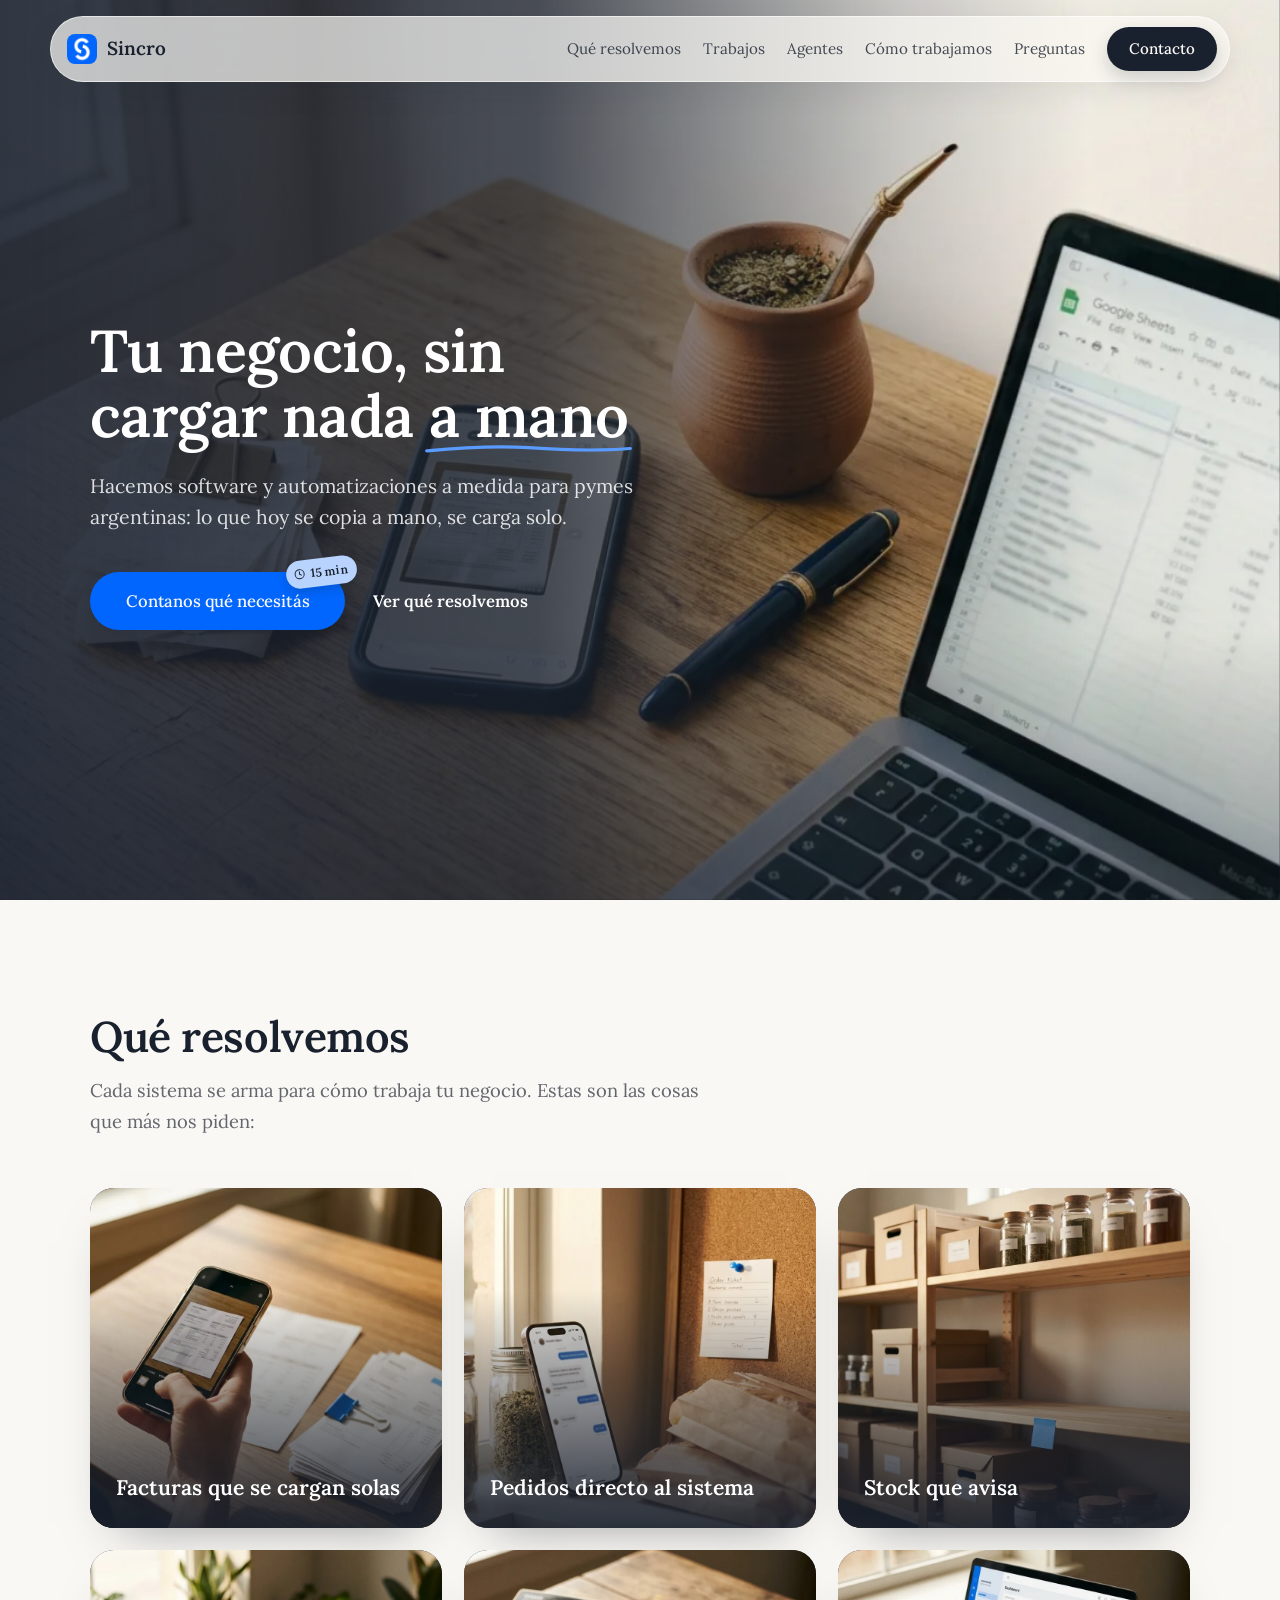
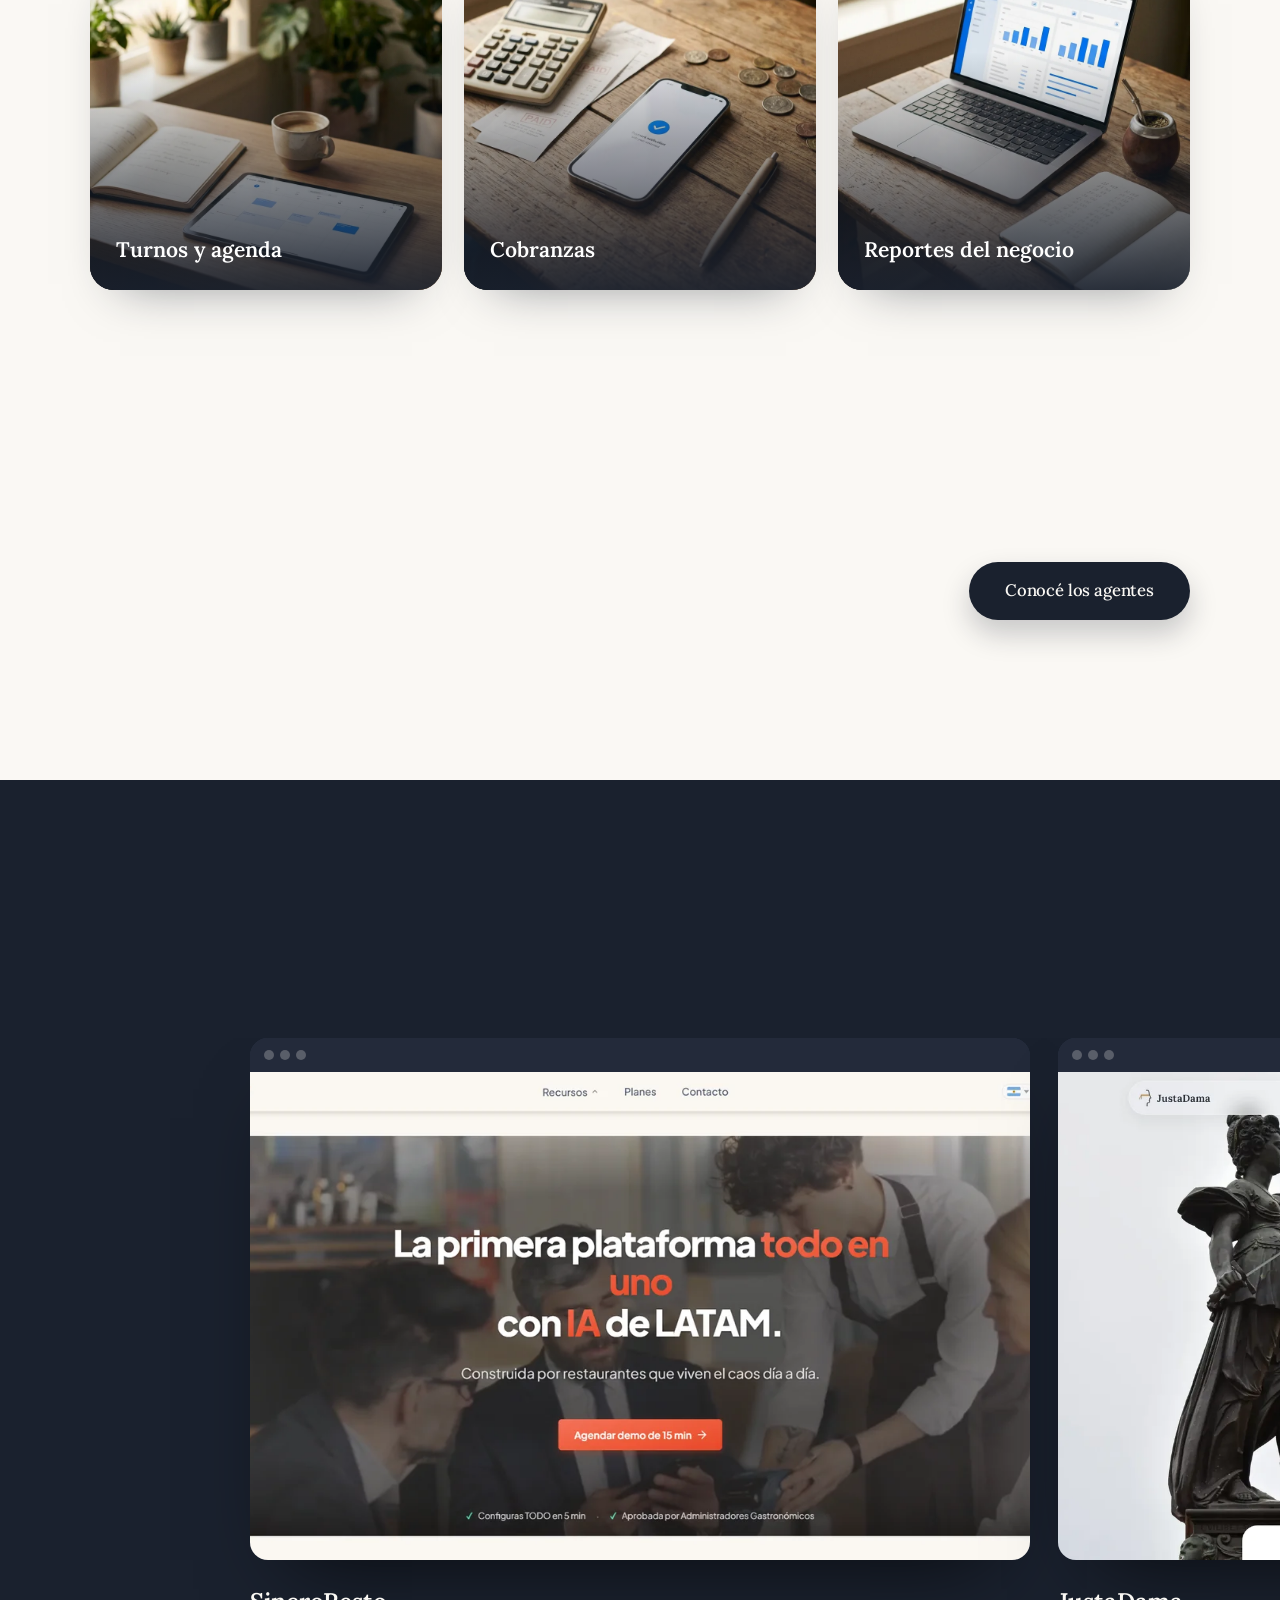
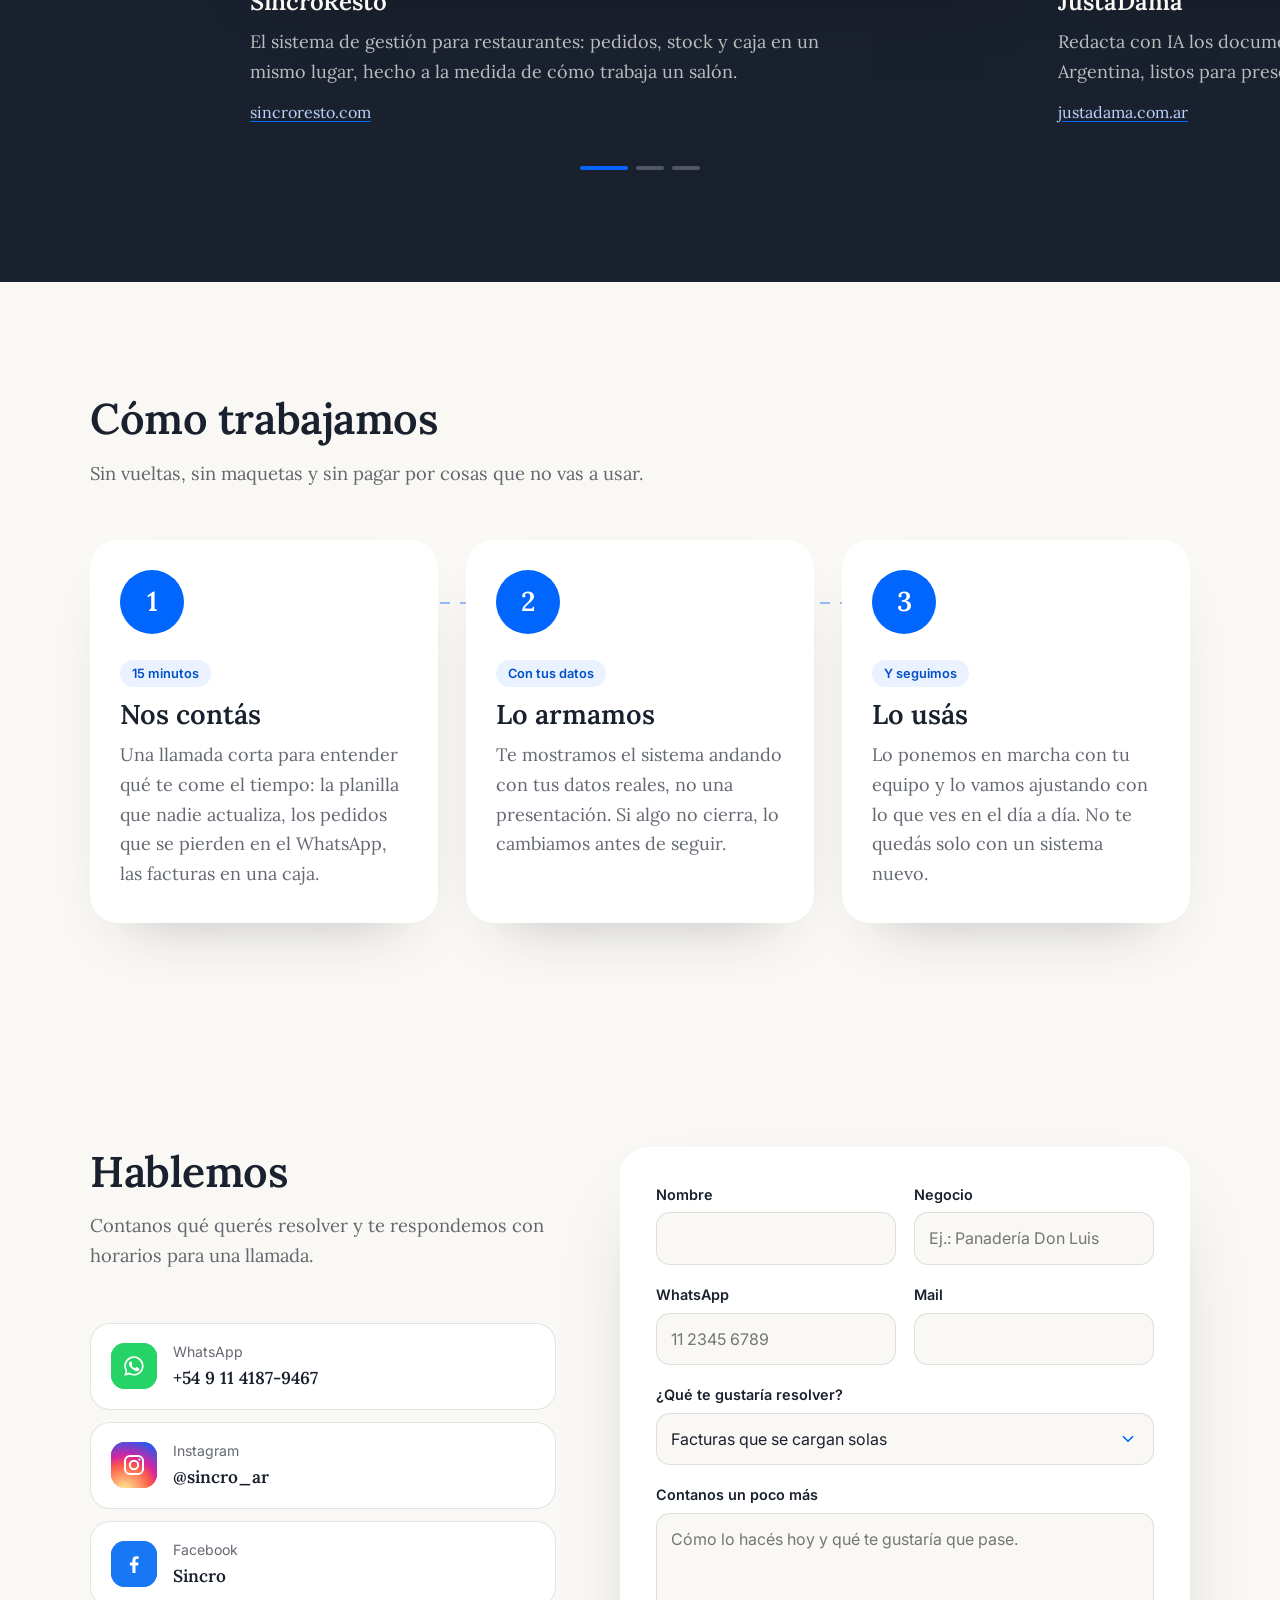
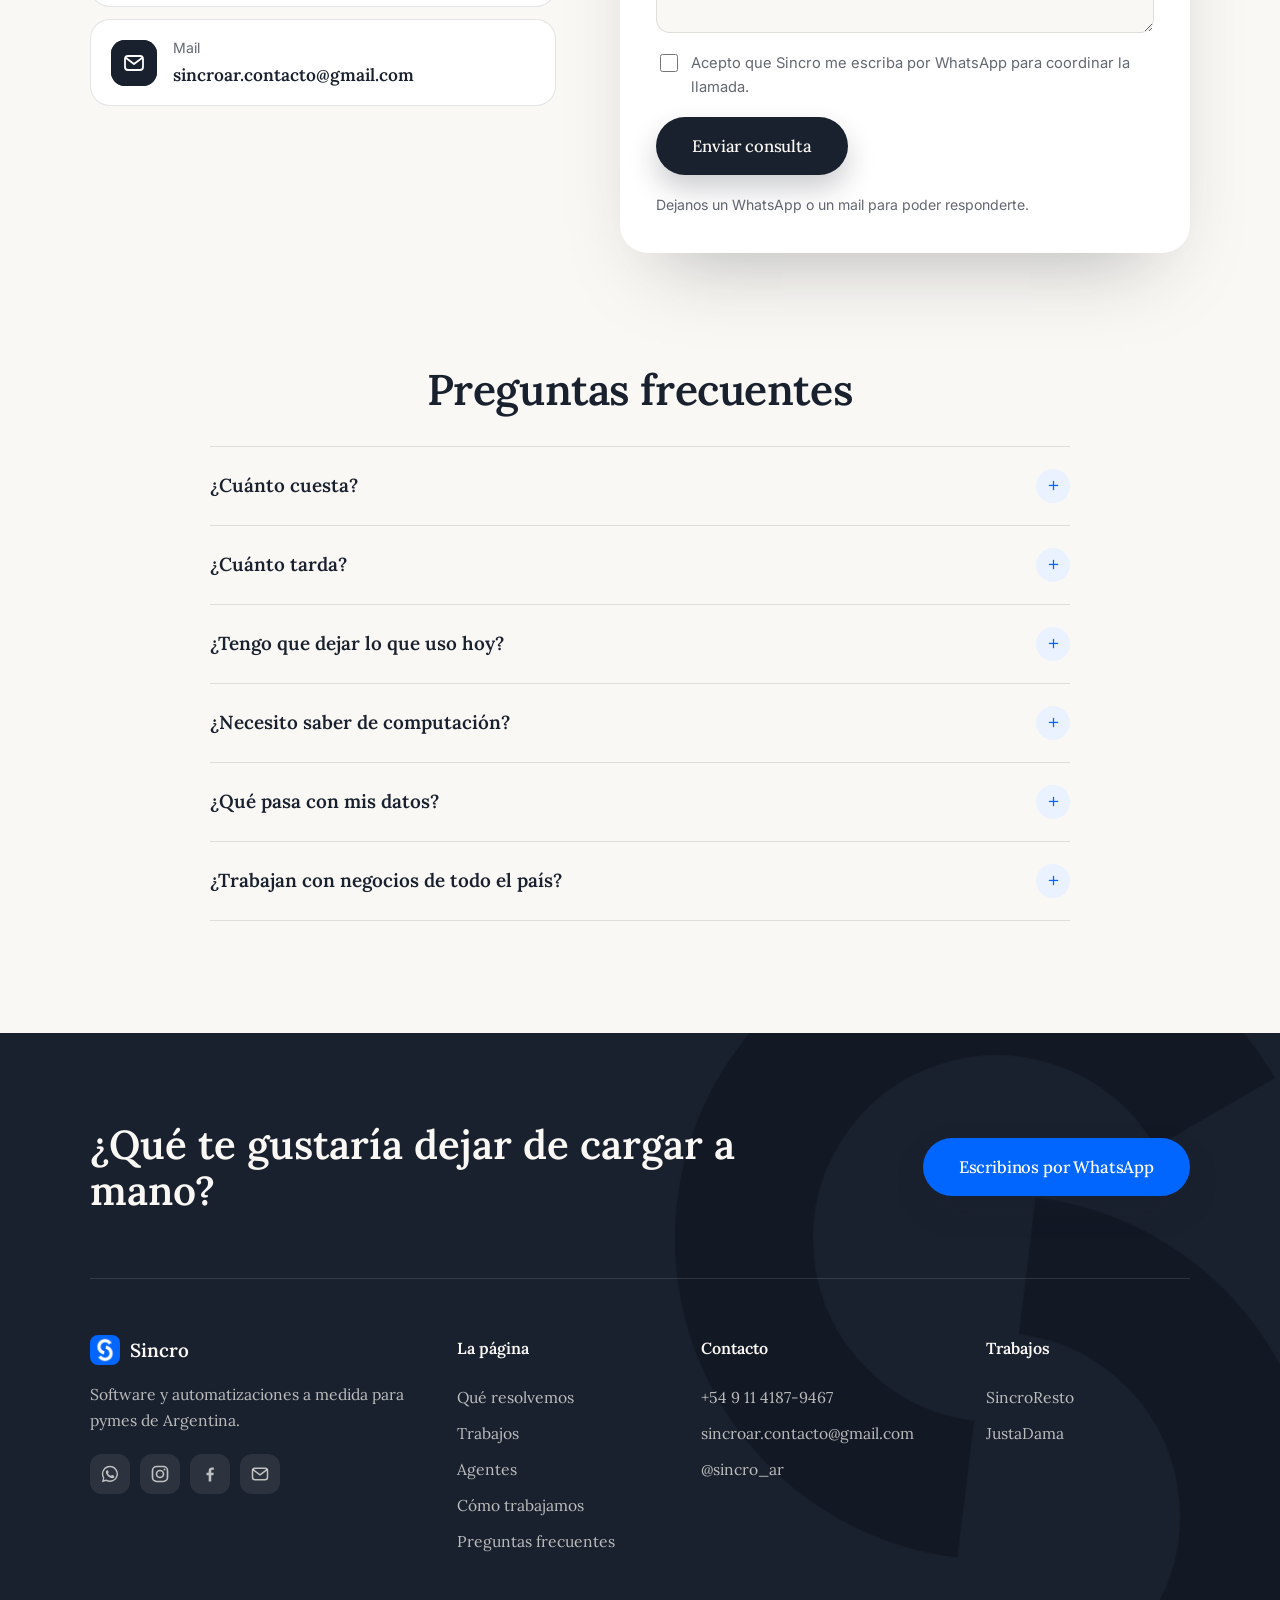
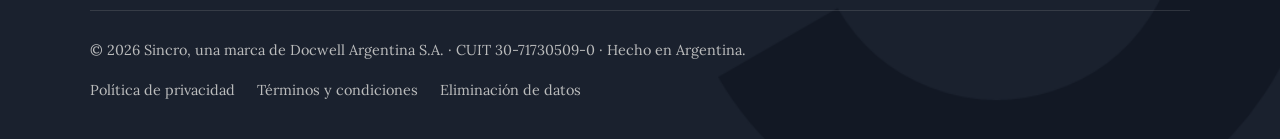
==== index.html @ 7d00ec8a "web: sección Agentes (página nueva, link en nav y pie, adelanto en el inicio) Co-Authored-By: claude" ====
<!doctype html>
<html lang="es-AR">
<head>
<meta charset="utf-8">
<meta name="viewport" content="width=device-width, initial-scale=1">
<title>Sincro, software a medida para pymes</title>
<meta name="description" content="Sincro hace software y automatizaciones a medida para pymes argentinas: facturas que se cargan solas, pedidos desde WhatsApp, stock, turnos y cobranzas.">
<link rel="icon" href="logo.png">
<link rel="preconnect" href="https://fonts.googleapis.com">
<link rel="preconnect" href="https://fonts.gstatic.com" crossorigin>
<link href="https://fonts.googleapis.com/css2?family=Inter:wght@400;500;600&family=Lora:wght@400;500;600&display=swap" rel="stylesheet">
<link rel="stylesheet" href="estilo.css?v=3">
<script>document.documentElement.classList.add("js")</script>
<style>
  /* ---- Hero: la foto a todo el ancho y el texto encima ---- */
  .hero { position: relative; min-height: min(100svh, 900px); display: flex; align-items: center; color: #fff; overflow: hidden; background: var(--tinta); }
  .hero picture, .hero .foto { position: absolute; inset: 0; width: 100%; height: 100%; }
  .hero .foto { object-fit: cover; object-position: 60% 50%; }
  .hero::after {
    content: ''; position: absolute; inset: 0; pointer-events: none;
    background:
      linear-gradient(90deg, rgba(26, 33, 46, 0.9) 0%, rgba(26, 33, 46, 0.78) 42%, rgba(26, 33, 46, 0.2) 70%, rgba(26, 33, 46, 0) 85%),
      linear-gradient(0deg, rgba(26, 33, 46, 0.35) 0%, rgba(26, 33, 46, 0) 30%);
  }
  .hero .contenedor { position: relative; z-index: 1; width: 100%; padding-top: 120px; padding-bottom: 72px; }
  .hero-texto { max-width: 580px; }
  .hero h1 {
    margin: 0 0 22px; font-weight: 600; letter-spacing: -0.01em; line-height: 1.1;
    font-size: clamp(2.4rem, 4vw + 0.5rem, 3.9rem);
  }
  .trazo { position: relative; display: inline-block; }
  .trazo::after {
    content: ''; position: absolute; left: -2%; right: -2%; bottom: -0.1em; height: 0.16em; pointer-events: none;
    background: url("data:image/svg+xml,%3Csvg xmlns='http://www.w3.org/2000/svg' viewBox='0 0 300 20' preserveAspectRatio='none'%3E%3Cpath d='M3 13.5C55 7 110 4 150 7.5C195 11.5 245 15 297 9' fill='none' stroke='%235a9bff' stroke-width='6' stroke-linecap='round'/%3E%3C/svg%3E") no-repeat center / 100% 100%;
  }
  .bajada { margin: 0 0 40px; font-size: clamp(1.04rem, 1vw + 0.7rem, 1.22rem); line-height: 1.6; color: rgba(255, 255, 255, 0.84); max-width: 30em; }
  .acciones { display: flex; align-items: center; gap: 28px; flex-wrap: wrap; }
  .hero .boton { background: var(--azul); }
  .hero .boton::before { background: #fff; }
  .hero .boton::after { background: #0150c8; }
  .hero .enlace { color: #fff; }

  /* ---- Secciones ---- */
  .bloque { padding: 112px 0; }
  .bloque h2 { margin: 0 0 14px; font-weight: 600; letter-spacing: -0.01em; line-height: 1.15; font-size: clamp(2rem, 2.6vw + 0.6rem, 2.75rem); }
  .intro { margin: 0 0 52px; font-size: 1.15rem; color: var(--tinta-suave); max-width: 34em; }

  /* Que resolvemos: seis fotos; la que esta debajo del mouse se agranda y cuenta mas */
  .resolvemos { list-style: none; padding: 0; margin: 0; display: grid; grid-template-columns: repeat(3, 1fr); gap: 22px; }
  .resolvemos li {
    position: relative; aspect-ratio: 4 / 5; border-radius: 24px; overflow: hidden; color: #fff;
    isolation: isolate; background: linear-gradient(160deg, #2a3a5c, var(--tinta));
    box-shadow: 0 24px 48px -30px rgba(26, 33, 46, 0.5);
    transition: transform 0.45s cubic-bezier(0.2, 0.8, 0.2, 1), box-shadow 0.45s ease;
  }
  .resolvemos li::before {
    content: ''; position: absolute; inset: 0; z-index: -1;
    background: var(--foto, none) center / cover;
    transition: transform 0.9s cubic-bezier(0.22, 1, 0.36, 1), filter 0.6s ease;
  }
  .resolvemos li::after {
    content: ''; position: absolute; inset: 0;
    background: linear-gradient(0deg, rgba(26, 33, 46, 0.92) 0%, rgba(26, 33, 46, 0.35) 45%, rgba(26, 33, 46, 0) 70%);
  }
  .resolvemos .texto { position: absolute; left: 0; right: 0; bottom: 0; z-index: 1; padding: 26px 26px 28px; }
  .resolvemos b { display: block; font-size: 1.32rem; font-weight: 600; line-height: 1.2; }
  .resolvemos span { display: block; color: rgba(255, 255, 255, 0.86); font-size: 1rem; line-height: 1.5; max-height: 0; opacity: 0; overflow: hidden; transition: max-height 0.45s ease, opacity 0.3s ease, margin 0.45s ease; }
  .resolvemos li:hover span { max-height: 9em; opacity: 1; margin-top: 10px; }
  /* Con mouse: la tarjeta de abajo crece y empuja a las demas, pero la seccion no cambia:
     la grilla mide siempre 702px de alto y el ancho del contenedor, y las tarjetas se reparten ese lugar */
  @media (min-width: 901px) and (hover: hover) {
    .resolvemos {
      height: 702px; grid-template-columns: minmax(0, 1fr) minmax(0, 1fr) minmax(0, 1fr); grid-template-rows: minmax(0, 1fr) minmax(0, 1fr);
      transition: grid-template-columns 0.8s cubic-bezier(0.22, 1, 0.36, 1), grid-template-rows 0.8s cubic-bezier(0.22, 1, 0.36, 1);
    }
    .resolvemos li { aspect-ratio: auto; min-width: 0; min-height: 0; transition: box-shadow 0.6s ease, opacity 0.9s ease, transform 1s cubic-bezier(0.22, 1, 0.36, 1); }
    .resolvemos:has(li:nth-child(3n+1):hover) { grid-template-columns: minmax(0, 2.4fr) minmax(0, 0.8fr) minmax(0, 0.8fr); }
    .resolvemos:has(li:nth-child(3n+2):hover) { grid-template-columns: minmax(0, 0.8fr) minmax(0, 2.4fr) minmax(0, 0.8fr); }
    .resolvemos:has(li:nth-child(3n):hover) { grid-template-columns: minmax(0, 0.8fr) minmax(0, 0.8fr) minmax(0, 2.4fr); }
    .resolvemos:has(li:nth-child(-n+3):hover) { grid-template-rows: minmax(0, 2fr) minmax(0, 1fr); }
    .resolvemos:has(li:nth-child(n+4):hover) { grid-template-rows: minmax(0, 1fr) minmax(0, 2fr); }
    .resolvemos li:hover::before { transform: scale(1.06); }
    .resolvemos:has(li:hover) li:not(:hover)::before { filter: brightness(0.75) saturate(0.8); }
    .resolvemos li:hover { box-shadow: 0 40px 70px -30px rgba(26, 33, 46, 0.6); }
    .resolvemos b { transition: font-size 0.7s cubic-bezier(0.22, 1, 0.36, 1); }
    .resolvemos li:hover b { font-size: 1.7rem; }
    .resolvemos span { transition: max-height 0.6s cubic-bezier(0.22, 1, 0.36, 1) 0.1s, opacity 0.45s ease 0.18s, margin 0.6s cubic-bezier(0.22, 1, 0.36, 1); }
  }
  /* En el celular no hay mouse: la descripcion queda a la vista */
  @media (hover: none) { .resolvemos span { max-height: none; opacity: 1; margin-top: 8px; } }
  @media (prefers-reduced-motion: reduce) { .resolvemos li, .resolvemos span { transition: none; } }

  /* Ya funcionando: un carrusel con lo que hicimos */
  .caso { background: var(--tinta); color: var(--papel); overflow: hidden; }
  .caso h2 { color: var(--papel); }
  .caso .intro { color: rgba(250, 248, 244, 0.72); }
  .caso-cabeza { display: flex; justify-content: space-between; align-items: end; gap: 24px; flex-wrap: wrap; }
  .flechas { display: flex; gap: 10px; margin-bottom: 52px; }
  .flechas button {
    width: 52px; height: 52px; border-radius: 50%; border: 1px solid rgba(250, 248, 244, 0.3); background: transparent; color: var(--papel);
    display: grid; place-items: center; cursor: pointer; transition: background 0.2s ease, border-color 0.2s ease;
  }
  .flechas button:hover:not(:disabled) { background: var(--azul); border-color: var(--azul); }
  .flechas button:disabled { opacity: 0.35; cursor: default; }
  .flechas svg { width: 20px; height: 20px; }
  .pista { display: grid; grid-auto-flow: column; grid-auto-columns: var(--obra); gap: 28px; overflow-x: auto; scroll-snap-type: x mandatory; scrollbar-width: none; padding-bottom: 4px; }
  /* Los trabajos siguen hasta el borde de la pantalla */
  /* Los trabajos van de borde a borde de la pantalla: el que pasa sigue a la vista a la izquierda */
  .caso { --borde: calc(clamp(20px, 5vw, 40px) + max(0px, (100vw - var(--ancho)) / 2)); }
  .pista { --obra: min(780px, 82vw); margin: 0 calc(-1 * var(--borde)); padding: 0 calc((100vw - var(--obra)) / 2) 4px; }
  .pista::-webkit-scrollbar { display: none; }
  .pista:focus-visible { outline: 2px solid var(--azul); outline-offset: 6px; border-radius: 18px; }
  .obra { scroll-snap-align: center; display: grid; gap: 22px; align-content: start; }
  .ventana { border-radius: 18px; overflow: hidden; background: #2a3245; box-shadow: 0 40px 80px -40px rgba(0, 0, 0, 0.7); }
  .ventana .puntos { display: flex; gap: 6px; padding: 12px 14px; background: #232a3a; }
  .ventana .puntos i { width: 10px; height: 10px; border-radius: 50%; background: rgba(250, 248, 244, 0.25); }
  .ventana img { display: block; width: 100%; height: auto; aspect-ratio: 16 / 10; object-fit: cover; object-position: top; }
  .ventana .pronto { aspect-ratio: 16 / 10; display: grid; place-items: center; font-size: 2.4rem; font-weight: 600; color: rgba(250, 248, 244, 0.55); background: radial-gradient(circle at 30% 30%, #1d4fa8, #232a3a 70%); }
  .obra h3 { margin: 0 0 6px; font-size: 1.5rem; font-weight: 600; }
  .obra p { margin: 0 0 10px; color: rgba(250, 248, 244, 0.72); max-width: 34em; }
  .obra a { color: var(--azul-claro); font-size: 1rem; }
  .indicador { display: flex; justify-content: center; gap: 8px; margin-top: 36px; }
  .indicador button { width: 28px; height: 4px; border-radius: 4px; border: 0; padding: 0; background: rgba(250, 248, 244, 0.25); cursor: pointer; transition: background 0.2s ease, width 0.3s ease; }
  .indicador button[aria-current="true"] { background: var(--azul); width: 48px; }

  /* Como trabajamos: tres pasos grandes, unidos por una linea */
  .pasos { list-style: none; padding: 0; margin: 0; display: grid; grid-template-columns: repeat(3, 1fr); gap: 28px; position: relative; }
  .pasos::before { content: ''; position: absolute; top: 62px; left: 10%; right: 10%; height: 2px; background: repeating-linear-gradient(90deg, var(--azul) 0 10px, transparent 10px 20px); opacity: 0.4; }
  .pasos li { position: relative; background: #fff; border-radius: 28px; padding: 30px 30px 34px; box-shadow: 0 30px 60px -40px rgba(26, 33, 46, 0.35); }
  .pasos .num {
    display: grid; place-items: center; width: 64px; height: 64px; margin-bottom: 26px; border-radius: 50%;
    background: var(--azul); color: #fff; font-size: 1.7rem; font-weight: 600; box-shadow: 0 0 0 8px #fff;
  }
  .pasos .cuando { display: block; width: fit-content; margin-bottom: 12px; padding: 3px 12px; border-radius: 999px; background: #eaf2ff; color: #0150c8; font-family: var(--ui); font-size: 0.8rem; font-weight: 600; }
  .pasos b { display: block; font-size: 1.7rem; font-weight: 600; line-height: 1.15; margin-bottom: 10px; }
  .pasos p { margin: 0; color: var(--tinta-suave); }

  /* Hablemos: el formulario, las redes y las preguntas */
  .contacto-grilla { display: grid; grid-template-columns: 0.9fr 1.1fr; gap: 64px; align-items: start; }
  .form { background: #fff; border-radius: 28px; padding: 36px; box-shadow: 0 40px 80px -40px rgba(26, 33, 46, 0.35); display: grid; grid-template-columns: 1fr 1fr; gap: 18px; font-family: var(--ui); }
  .campo { display: grid; gap: 6px; align-content: start; }
  .campo.ancho, .consentimiento, .form .enviar, .form .nota { grid-column: 1 / -1; }
  .campo label { font-size: 0.9rem; font-weight: 600; }
  .campo input, .campo select, .campo textarea {
    font: inherit; font-size: 1rem; color: var(--tinta); background: var(--papel);
    border: 1px solid var(--linea); border-radius: 14px; padding: 12px 14px; width: 100%;
    transition: border-color 0.2s ease, box-shadow 0.2s ease;
  }
  .campo textarea { min-height: 120px; resize: vertical; }
  .campo input:focus, .campo select:focus, .campo textarea:focus { outline: none; border-color: var(--azul); box-shadow: 0 0 0 4px rgba(1, 102, 254, 0.15); }
  /* El select: cerrado con flecha propia en todos los navegadores; abierto, con la lista
     estilada en los que ya dejan (Chrome y Edge, appearance: base-select) */
  .campo select {
    appearance: none; -webkit-appearance: none; cursor: pointer; padding-right: 46px;
    background: var(--papel) url("data:image/svg+xml,%3Csvg xmlns='http://www.w3.org/2000/svg' viewBox='0 0 24 24' fill='none' stroke='%230166fe' stroke-width='2.2' stroke-linecap='round' stroke-linejoin='round'%3E%3Cpath d='M6 9l6 6 6-6'/%3E%3C/svg%3E") no-repeat right 16px center / 18px;
  }
  .campo select:hover { border-color: var(--azul); }
  .campo option { background: #fff; color: var(--tinta); }
  @supports (appearance: base-select) {
    .campo select, .campo ::picker(select) { appearance: base-select; }
    .campo select { display: flex; align-items: center; background-image: none; padding-right: 14px; }
    .campo select::picker-icon { content: ''; width: 18px; height: 18px; margin-left: auto; background: url("data:image/svg+xml,%3Csvg xmlns='http://www.w3.org/2000/svg' viewBox='0 0 24 24' fill='none' stroke='%230166fe' stroke-width='2.2' stroke-linecap='round' stroke-linejoin='round'%3E%3Cpath d='M6 9l6 6 6-6'/%3E%3C/svg%3E") no-repeat center / contain; transition: transform 0.3s ease; }
    .campo select:open::picker-icon { transform: rotate(180deg); }
    .campo ::picker(select) {
      border: 1px solid var(--linea); border-radius: 18px; padding: 6px; margin-top: 6px;
      background: #fff; box-shadow: 0 24px 48px -20px rgba(26, 33, 46, 0.35);
      opacity: 0; transform: translateY(-6px);
      transition: opacity 0.2s ease, transform 0.25s ease, overlay 0.25s allow-discrete, display 0.25s allow-discrete;
    }
    .campo ::picker(select):popover-open { opacity: 1; transform: none; }
    @starting-style { .campo ::picker(select):popover-open { opacity: 0; transform: translateY(-6px); } }
    .campo option { padding: 10px 14px; border-radius: 12px; font-size: 0.98rem; transition: background 0.15s ease; }
    .campo option:hover, .campo option:focus-visible { background: #eaf2ff; outline: none; }
    .campo option:checked { background: var(--azul); color: #fff; font-weight: 600; }
    .campo option::checkmark { display: none; }
  }
  .trampa { position: absolute; left: -9999px; width: 1px; height: 1px; overflow: hidden; }
  .form .enviar:disabled { opacity: 0.6; cursor: wait; }
  .consentimiento { display: flex; gap: 10px; align-items: flex-start; font-size: 0.92rem; color: var(--tinta-suave); }
  .consentimiento input { margin-top: 3px; accent-color: var(--azul); width: 18px; height: 18px; flex: none; }
  .form .enviar { justify-self: start; border: 0; cursor: pointer; font-family: var(--serif); }
  .form .nota { margin: 0; font-size: 0.88rem; color: var(--tinta-suave); }
  .form .nota[data-estado="ok"] { color: #0150c8; font-weight: 600; }

  .redes { display: grid; gap: 12px; }
  .red {
    display: flex; align-items: center; gap: 16px; padding: 16px 20px; border-radius: 20px; text-decoration: none;
    background: #fff; border: 1px solid var(--linea); transition: transform 0.2s ease, border-color 0.2s ease, box-shadow 0.2s ease;
  }
  .red:hover { transform: translateY(-2px); border-color: var(--azul); box-shadow: 0 16px 30px -20px rgba(1, 102, 254, 0.5); }
  .red:focus-visible { border-radius: 20px; }
  /* El icono late y cada tanto pasa un brillo por la tarjeta, para que se note */
  .red { position: relative; overflow: hidden; isolation: isolate; }
  .red::after {
    content: ''; position: absolute; top: 0; bottom: 0; left: -60%; width: 40%; pointer-events: none;
    background: linear-gradient(100deg, transparent, rgba(1, 102, 254, 0.12), transparent); transform: skewX(-18deg);
  }
  .red .icono { position: relative; }
  .red .icono::before { content: ''; position: absolute; inset: 0; border-radius: inherit; background: inherit; z-index: -1; }
  @media (prefers-reduced-motion: no-preference) {
    .red.wa::after, .red.ig::after, .red.fb::after { animation: brillo 4.5s ease-in-out infinite; }
    .red.ig::after { animation-delay: 0.3s; }
    .red.fb::after { animation-delay: 0.6s; }
    .red.wa .icono::before, .red.ig .icono::before, .red.fb .icono::before { animation: late 2.4s ease-out infinite; }
    .red.ig .icono::before { animation-delay: 0.6s; }
    .red.fb .icono::before { animation-delay: 1.2s; }
    .red:hover .icono { animation: sacude 0.6s ease; }
  }
  @keyframes brillo { 0%, 60% { left: -60%; } 85%, 100% { left: 130%; } }
  @keyframes late { 0% { transform: scale(1); opacity: 0.55; } 100% { transform: scale(1.7); opacity: 0; } }
  @keyframes sacude { 0%, 100% { transform: rotate(0); } 25% { transform: rotate(-12deg) scale(1.1); } 60% { transform: rotate(9deg) scale(1.1); } }
  .red .icono { flex: none; width: 46px; height: 46px; border-radius: 14px; display: grid; place-items: center; color: #fff; }
  .red .icono svg { width: 24px; height: 24px; }
  .red.ig .icono { background: radial-gradient(circle at 30% 107%, #fdf497 0%, #fd5949 45%, #d6249f 60%, #285aeb 90%); }
  .red.fb .icono { background: #1877f2; }
  .red.wa .icono { background: #25d366; }
  .red.mail .icono { background: var(--tinta); }
  .red small { display: block; color: var(--tinta-suave); font-size: 0.88rem; font-family: var(--ui); }
  .red b { font-size: 1.08rem; font-weight: 600; overflow-wrap: anywhere; }

  .faq { margin: 112px auto 0; max-width: 860px; }
  .faq h2 { margin: 0 0 32px; text-align: center; }
  .faq details { border-top: 1px solid var(--linea); }
  .faq details:last-child { border-bottom: 1px solid var(--linea); }
  .faq summary { list-style: none; cursor: pointer; display: flex; justify-content: space-between; align-items: center; gap: 20px; padding: 22px 0; font-size: 1.18rem; font-weight: 600; }
  .faq summary::-webkit-details-marker { display: none; }
  .faq summary::after { content: '+'; flex: none; width: 34px; height: 34px; border-radius: 50%; display: grid; place-items: center; background: #eaf2ff; color: var(--azul); font-size: 1.3rem; font-weight: 500; transition: transform 0.25s ease; }
  .faq details[open] summary::after { transform: rotate(45deg); }
  .faq summary:focus-visible { outline: 2px solid var(--azul); outline-offset: 2px; border-radius: 8px; }
  .faq details p { margin: 0; padding-bottom: 24px; color: var(--tinta-suave); max-width: 40em; }
  .faq .respuesta { overflow: hidden; }

  /* ---- Al scrollear: cada seccion entra a su manera ---- */
  @media (prefers-reduced-motion: no-preference) {
    .js [data-aparece] { opacity: 0; transform: translateY(36px); transition: opacity 0.9s ease, transform 1s cubic-bezier(0.22, 1, 0.36, 1); transition-delay: calc(var(--orden, 0) * 120ms); }
    .js [data-aparece="izq"] { transform: translateX(-48px); }
    .js [data-aparece="der"] { transform: translateX(80px); }
    .js [data-aparece="zoom"] { transform: scale(0.94); }
    .js [data-aparece].visto { opacity: 1; transform: none; }
    /* las tarjetas de Que resolvemos: apenas vistas, el hover vuelve a ser inmediato */
    .js .resolvemos li[data-aparece] { transition: box-shadow 0.6s ease, opacity 0.9s ease calc(var(--orden, 0) * 120ms), transform 1s cubic-bezier(0.22, 1, 0.36, 1) calc(var(--orden, 0) * 120ms); }
    /* la linea punteada de los pasos se dibuja de izquierda a derecha y los numeros saltan */
    .js .pasos::before { transform: scaleX(0); transform-origin: left; transition: transform 1.6s cubic-bezier(0.22, 1, 0.36, 1) 0.4s; }
    .js .pasos.visto::before { transform: scaleX(1); }
    .js .pasos .num { transform: scale(0); transition: transform 0.7s cubic-bezier(0.34, 1.56, 0.64, 1); transition-delay: calc(var(--orden, 0) * 260ms + 0.5s); }
    .js .pasos.visto .num { transform: scale(1); }
    /* el hero entra al cargar */
    .hero .foto { animation: acerca 2.4s cubic-bezier(0.22, 1, 0.36, 1) both; }
    .hero-texto > * { animation: sube 1s cubic-bezier(0.22, 1, 0.36, 1) both; }
    .hero-texto > :nth-child(2) { animation-delay: 0.15s; }
    .hero-texto > :nth-child(3) { animation-delay: 0.3s; }
  }
  @keyframes acerca { from { transform: scale(1.08); } to { transform: none; } }
  @keyframes sube { from { opacity: 0; transform: translateY(24px); } to { opacity: 1; transform: none; } }

  @media (max-width: 900px) {
    .hero { align-items: flex-end; min-height: 100svh; }
    .hero .foto { object-position: 45% 50%; }
    .hero::after { background: linear-gradient(0deg, rgba(26, 33, 46, 0.94) 0%, rgba(26, 33, 46, 0.75) 45%, rgba(26, 33, 46, 0.1) 80%); }
    .resolvemos { grid-template-columns: 1fr 1fr; gap: 14px; }
    .resolvemos .texto { padding: 18px; }
    .resolvemos b { font-size: 1.08rem; }
    .resolvemos span { font-size: 0.9rem; }
    .pasos, .contacto-grilla { grid-template-columns: 1fr; }
    .pasos::before { display: none; }
    .contacto-grilla { gap: 32px; }
    .faq { margin-top: 80px; }
    .faq h2 { text-align: left; }
    .form { grid-template-columns: 1fr; padding: 26px; }
    .bloque { padding: 80px 0; }
  }
  @media (max-width: 560px) { .resolvemos { grid-template-columns: 1fr; } .resolvemos li { aspect-ratio: 5 / 4; } }
</style>
</head>
<body>
<header class="barra">
  <div class="barra-adentro">
    <a class="marca" href="#"><img src="logo.png" alt="">Sincro</a>
    <nav aria-label="Principal">
      <a href="#resolvemos">Qué resolvemos</a>
      <a href="#trabajos">Trabajos</a>
      <a href="agentes.html">Agentes</a>
      <a href="#como">Cómo trabajamos</a>
      <a href="#preguntas">Preguntas</a>
      <a class="pildora" href="#contacto">Contacto</a>
    </nav>
  </div>
</header>

<main>
  <section class="hero">
    <picture>
      <source type="image/webp" srcset="hero-800.webp 800w, hero.webp 1376w" sizes="100vw">
      <img class="foto" src="hero.jpg" width="1376" height="768" fetchpriority="high" alt="">
    </picture>
    <div class="contenedor">
      <div class="hero-texto">
        <h1>Tu negocio, sin cargar nada <span class="trazo">a mano</span></h1>
        <p class="bajada">Hacemos software y automatizaciones a medida para pymes argentinas: lo que hoy se copia a mano, se carga solo.</p>
        <div class="acciones">
          <div class="boton-envuelto">
            <span class="etiqueta" aria-hidden="true">
              <svg viewBox="0 0 24 24" fill="none" stroke="currentColor" stroke-width="1.8"><circle cx="12" cy="12" r="8.4"/><path d="M12 7.6v4.6l3.1 1.9" stroke-linecap="round" stroke-linejoin="round"/></svg>
              15 min
            </span>
            <a class="boton" href="#contacto">Contanos qué necesitás</a>
          </div>
          <a class="enlace" href="#resolvemos">Ver qué resolvemos</a>
        </div>
      </div>
    </div>
  </section>

  <section class="bloque" id="resolvemos">
    <div class="contenedor">
      <h2 data-aparece>Qué resolvemos</h2>
      <p class="intro">Cada sistema se arma para cómo trabaja tu negocio. Estas son las cosas que más nos piden:</p>
      <ul class="resolvemos">
        <li style="--foto: url(resuelve-facturas.webp); --orden: 0" data-aparece><div class="texto"><b>Facturas que se cargan solas</b><span>Nos reenviás la foto o el PDF por WhatsApp o mail y queda cargada con proveedor, monto y vencimiento. Sin tipear nada.</span></div></li>
        <li style="--foto: url(resuelve-pedidos.webp); --orden: 1" data-aparece><div class="texto"><b>Pedidos directo al sistema</b><span>Los pedidos que entran por WhatsApp o mail se registran solos, con cliente y productos, listos para preparar.</span></div></li>
        <li style="--foto: url(resuelve-stock.webp); --orden: 2" data-aparece><div class="texto"><b>Stock que avisa</b><span>Te enterás cuando algo se está por terminar o por vencer, antes de quedarte sin.</span></div></li>
        <li style="--foto: url(resuelve-turnos.webp); --orden: 3" data-aparece><div class="texto"><b>Turnos y agenda</b><span>Tus clientes reservan solos, les llega el recordatorio y las cancelaciones liberan el lugar. Chau cuaderno.</span></div></li>
        <li style="--foto: url(resuelve-cobranzas.webp); --orden: 4" data-aparece><div class="texto"><b>Cobranzas</b><span>Recordatorios de pago automáticos y una lista clara de quién debe, cuánto y desde cuándo.</span></div></li>
        <li style="--foto: url(resuelve-reportes.webp); --orden: 5" data-aparece><div class="texto"><b>Reportes del negocio</b><span>Ventas, gastos, lo que se debe y lo que se cobra, en una pantalla que se actualiza sola.</span></div></li>
      </ul>
    </div>
  </section>

  <section class="bloque" id="agentes">
    <div class="contenedor agentes-teaser">
      <div data-aparece>
        <h2>Agentes</h2>
        <p class="intro">Asistentes que trabajan dentro de tu sistema: uno para marketing, otro para contenido y pronto uno que atiende tus mensajes. Vos elegís cuánto hacen solos.</p>
      </div>
      <a class="boton" href="agentes.html">Conocé los agentes</a>
    </div>
  </section>

  <section class="bloque caso" id="trabajos">
    <div class="contenedor">
      <div class="caso-cabeza" data-aparece="izq">
        <div>
          <h2>Ya funcionando</h2>
          <p class="intro">Sistemas que hicimos y que se usan todos los días.</p>
        </div>
        <div class="flechas">
          <button type="button" data-ir="-1" aria-label="Trabajo anterior"><svg viewBox="0 0 24 24" fill="none" stroke="currentColor" stroke-width="2" stroke-linecap="round" stroke-linejoin="round"><path d="M15 5l-7 7 7 7"/></svg></button>
          <button type="button" data-ir="1" aria-label="Trabajo siguiente"><svg viewBox="0 0 24 24" fill="none" stroke="currentColor" stroke-width="2" stroke-linecap="round" stroke-linejoin="round"><path d="M9 5l7 7-7 7"/></svg></button>
        </div>
      </div>
      <div class="pista" tabindex="0" aria-label="Trabajos" data-aparece="der" style="--orden: 1">
        <article class="obra">
          <div class="ventana"><div class="puntos"><i></i><i></i><i></i></div><img src="caso-sincroresto.webp" width="1200" height="750" loading="lazy" alt="Inicio de SincroResto"></div>
          <div><h3>SincroResto</h3><p>El sistema de gestión para restaurantes: pedidos, stock y caja en un mismo lugar, hecho a la medida de cómo trabaja un salón.</p><a href="https://sincroresto.com" target="_blank" rel="noopener">sincroresto.com</a></div>
        </article>
        <article class="obra">
          <div class="ventana"><div class="puntos"><i></i><i></i><i></i></div><img src="caso-justadama.webp" width="1200" height="750" loading="lazy" alt="Inicio de JustaDama"></div>
          <div><h3>JustaDama</h3><p>Redacta con IA los documentos para constituir una sociedad en Argentina, listos para presentar.</p><a href="https://justadama.com.ar" target="_blank" rel="noopener">justadama.com.ar</a></div>
        </article>
        <article class="obra">
          <div class="ventana"><div class="puntos"><i></i><i></i><i></i></div><div class="pronto" role="img" aria-label="Tokeo">Tokeo</div></div>
          <div><h3>Tokeo</h3><p>Muy pronto.</p></div>
        </article>
      </div>
      <div class="indicador" aria-label="Elegir trabajo"></div>
    </div>
  </section>

  <section class="bloque" id="como">
    <div class="contenedor">
      <h2 data-aparece>Cómo trabajamos</h2>
      <p class="intro">Sin vueltas, sin maquetas y sin pagar por cosas que no vas a usar.</p>
      <ol class="pasos" data-solo-marca>
        <li style="--orden: 0" data-aparece><span class="num" aria-hidden="true">1</span><span class="cuando">15 minutos</span><b>Nos contás</b><p>Una llamada corta para entender qué te come el tiempo: la planilla que nadie actualiza, los pedidos que se pierden en el WhatsApp, las facturas en una caja.</p></li>
        <li style="--orden: 1" data-aparece><span class="num" aria-hidden="true">2</span><span class="cuando">Con tus datos</span><b>Lo armamos</b><p>Te mostramos el sistema andando con tus datos reales, no una presentación. Si algo no cierra, lo cambiamos antes de seguir.</p></li>
        <li style="--orden: 2" data-aparece><span class="num" aria-hidden="true">3</span><span class="cuando">Y seguimos</span><b>Lo usás</b><p>Lo ponemos en marcha con tu equipo y lo vamos ajustando con lo que ves en el día a día. No te quedás solo con un sistema nuevo.</p></li>
      </ol>
    </div>
  </section>

  <section class="bloque" id="contacto">
    <div class="contenedor">
      <div class="contacto-grilla">
        <div>
          <h2 data-aparece>Hablemos</h2>
          <p class="intro">Contanos qué querés resolver y te respondemos con horarios para una llamada.</p>
          <div class="redes">
            <a class="red wa" style="--orden: 0" data-aparece="izq" href="https://wa.me/5491141879467?text=Hola%20Sincro%2C%20quiero%20consultar%20por%20un%20sistema%20para%20mi%20negocio" target="_blank" rel="noopener">
              <span class="icono" aria-hidden="true"><svg viewBox="0 0 24 24" fill="currentColor"><path d="M12 2.2a9.7 9.7 0 0 0-8.4 14.6L2.3 21.8l5.1-1.3A9.7 9.7 0 1 0 12 2.2zm0 17.7c-1.5 0-3-.4-4.2-1.2l-.3-.2-3 .8.8-2.9-.2-.3A8 8 0 1 1 12 19.9zm4.4-6c-.2-.1-1.4-.7-1.7-.8-.2-.1-.4-.1-.5.1l-.8.9c-.1.2-.3.2-.5.1-.2-.1-1-.4-1.9-1.2-.7-.6-1.2-1.4-1.3-1.6-.1-.2 0-.4.1-.5l.4-.4.2-.4v-.4l-.8-1.8c-.2-.5-.4-.4-.5-.4h-.5c-.2 0-.4.1-.7.3-.2.3-.9.9-.9 2.1s.9 2.4 1 2.6c.1.2 1.8 2.8 4.4 3.9.6.3 1.1.4 1.5.5.6.2 1.2.2 1.6.1.5-.1 1.4-.6 1.6-1.1.2-.6.2-1 .1-1.1l-.3-.2z"/></svg></span>
              <span><small>WhatsApp</small><b>+54 9 11 4187-9467</b></span>
            </a>
            <a class="red ig" style="--orden: 1" data-aparece="izq" href="https://www.instagram.com/sincro_ar/" target="_blank" rel="noopener">
              <span class="icono" aria-hidden="true"><svg viewBox="0 0 24 24" fill="none" stroke="currentColor" stroke-width="2"><rect x="3" y="3" width="18" height="18" rx="5"/><circle cx="12" cy="12" r="4.2"/><circle cx="17.4" cy="6.6" r="1.1" fill="currentColor" stroke="none"/></svg></span>
              <span><small>Instagram</small><b>@sincro_ar</b></span>
            </a>
            <a class="red fb" style="--orden: 2" data-aparece="izq" href="https://www.facebook.com/profile.php?id=61595291607526" target="_blank" rel="noopener">
              <span class="icono" aria-hidden="true"><svg viewBox="0 0 24 24" fill="currentColor"><path d="M13.5 21v-7.6h2.6l.4-3h-3V8.5c0-.9.3-1.5 1.5-1.5h1.6V4.3c-.3 0-1.2-.1-2.3-.1-2.3 0-3.9 1.4-3.9 4v2.2H7.8v3h2.6V21h3.1z"/></svg></span>
              <span><small>Facebook</small><b>Sincro</b></span>
            </a>
            <a class="red mail" style="--orden: 3" data-aparece="izq" href="mailto:sincroar.contacto@gmail.com?subject=Consulta%20desde%20la%20web">
              <span class="icono" aria-hidden="true"><svg viewBox="0 0 24 24" fill="none" stroke="currentColor" stroke-width="1.8" stroke-linejoin="round"><rect x="3" y="5" width="18" height="14" rx="3"/><path d="M4 7l8 6 8-6" stroke-linecap="round"/></svg></span>
              <span><small>Mail</small><b>sincroar.contacto@gmail.com</b></span>
            </a>
          </div>
        </div>

        <form class="form" id="form-contacto" novalidate data-aparece="zoom" style="--orden: 1">
          <div class="campo"><label for="f-nombre">Nombre</label><input id="f-nombre" name="nombre" autocomplete="name" required></div>
          <div class="campo"><label for="f-negocio">Negocio</label><input id="f-negocio" name="negocio" autocomplete="organization" placeholder="Ej.: Panadería Don Luis"></div>
          <div class="campo"><label for="f-whatsapp">WhatsApp</label><input id="f-whatsapp" name="whatsapp" type="tel" autocomplete="tel" inputmode="tel" placeholder="11 2345 6789"></div>
          <div class="campo"><label for="f-mail">Mail</label><input id="f-mail" name="mail" type="email" autocomplete="email"></div>
          <div class="campo ancho"><label for="f-tema">¿Qué te gustaría resolver?</label>
            <select id="f-tema" name="tema">
              <option>Facturas que se cargan solas</option>
              <option>Pedidos directo al sistema</option>
              <option>Stock que avisa</option>
              <option>Turnos y agenda</option>
              <option>Cobranzas</option>
              <option>Reportes del negocio</option>
              <option>Otra cosa</option>
            </select>
          </div>
          <div class="campo ancho"><label for="f-mensaje">Contanos un poco más</label><textarea id="f-mensaje" name="mensaje" placeholder="Cómo lo hacés hoy y qué te gustaría que pase."></textarea></div>
          <div class="trampa" aria-hidden="true"><label>Tu sitio web <input name="sitio" tabindex="-1" autocomplete="off"></label></div>
          <label class="consentimiento"><input type="checkbox" name="acepta_whatsapp">Acepto que Sincro me escriba por WhatsApp para coordinar la llamada.</label>
          <button class="boton enviar" type="submit">Enviar consulta</button>
          <p class="nota" aria-live="polite">Dejanos un WhatsApp o un mail para poder responderte.</p>
        </form>
      </div>

      <div class="faq" id="preguntas">
        <h2 data-aparece>Preguntas frecuentes</h2>
        <div>
          <details data-aparece><summary>¿Cuánto cuesta?</summary><div class="respuesta"><p>Depende de lo que haya que armar. Después de la llamada te pasamos un presupuesto por escrito, antes de empezar, y no pagás por funciones que no vas a usar.</p></div></details>
          <details data-aparece><summary>¿Cuánto tarda?</summary><div class="respuesta"><p>Depende del sistema. En la llamada te decimos plazos concretos, y en el camino te vamos mostrando avances andando con tus datos.</p></div></details>
          <details data-aparece><summary>¿Tengo que dejar lo que uso hoy?</summary><div class="respuesta"><p>No. Nos adaptamos a lo que ya usás: tu WhatsApp, tus planillas, tu mail o tu sistema de facturación. La idea es sacarte trabajo, no sumarte otro programa.</p></div></details>
          <details data-aparece><summary>¿Necesito saber de computación?</summary><div class="respuesta"><p>No. Lo armamos para que lo use cualquiera de tu equipo, y te acompañamos en la puesta en marcha.</p></div></details>
          <details data-aparece><summary>¿Qué pasa con mis datos?</summary><div class="respuesta"><p>Tus datos son tuyos y se usan solo para que el sistema funcione. Podés leer el detalle en la <a href="privacidad.html">política de privacidad</a>.</p></div></details>
          <details data-aparece><summary>¿Trabajan con negocios de todo el país?</summary><div class="respuesta"><p>Sí. Las llamadas y la puesta en marcha se hacen a distancia, así que da igual dónde esté tu negocio.</p></div></details>
        </div>
      </div>
    </div>
  </section>
</main>

<footer class="pie">
  <div class="contenedor">
    <div class="pie-llamado">
      <p>¿Qué te gustaría dejar de cargar a mano?</p>
      <a class="boton" href="https://wa.me/5491141879467?text=Hola%20Sincro%2C%20quiero%20consultar%20por%20un%20sistema%20para%20mi%20negocio" target="_blank" rel="noopener">Escribinos por WhatsApp</a>
    </div>
    <div class="pie-columnas">
      <div class="pie-marca">
        <a class="marca" href="#"><img src="logo.png" alt="">Sincro</a>
        <p>Software y automatizaciones a medida para pymes de Argentina.</p>
        <div class="pie-redes">
          <a href="https://wa.me/5491141879467?text=Hola%20Sincro%2C%20quiero%20consultar%20por%20un%20sistema%20para%20mi%20negocio" target="_blank" rel="noopener" aria-label="WhatsApp"><svg viewBox="0 0 24 24" fill="currentColor"><path d="M12 2.2a9.7 9.7 0 0 0-8.4 14.6L2.3 21.8l5.1-1.3A9.7 9.7 0 1 0 12 2.2zm0 17.7c-1.5 0-3-.4-4.2-1.2l-.3-.2-3 .8.8-2.9-.2-.3A8 8 0 1 1 12 19.9zm4.4-6c-.2-.1-1.4-.7-1.7-.8-.2-.1-.4-.1-.5.1l-.8.9c-.1.2-.3.2-.5.1-.2-.1-1-.4-1.9-1.2-.7-.6-1.2-1.4-1.3-1.6-.1-.2 0-.4.1-.5l.4-.4.2-.4v-.4l-.8-1.8c-.2-.5-.4-.4-.5-.4h-.5c-.2 0-.4.1-.7.3-.2.3-.9.9-.9 2.1s.9 2.4 1 2.6c.1.2 1.8 2.8 4.4 3.9.6.3 1.1.4 1.5.5.6.2 1.2.2 1.6.1.5-.1 1.4-.6 1.6-1.1.2-.6.2-1 .1-1.1l-.3-.2z"/></svg></a>
          <a href="https://www.instagram.com/sincro_ar/" target="_blank" rel="noopener" aria-label="Instagram"><svg viewBox="0 0 24 24" fill="none" stroke="currentColor" stroke-width="2"><rect x="3" y="3" width="18" height="18" rx="5"/><circle cx="12" cy="12" r="4.2"/><circle cx="17.4" cy="6.6" r="1.1" fill="currentColor" stroke="none"/></svg></a>
          <a href="https://www.facebook.com/profile.php?id=61595291607526" target="_blank" rel="noopener" aria-label="Facebook"><svg viewBox="0 0 24 24" fill="currentColor"><path d="M13.5 21v-7.6h2.6l.4-3h-3V8.5c0-.9.3-1.5 1.5-1.5h1.6V4.3c-.3 0-1.2-.1-2.3-.1-2.3 0-3.9 1.4-3.9 4v2.2H7.8v3h2.6V21h3.1z"/></svg></a>
          <a href="mailto:sincroar.contacto@gmail.com" aria-label="Mail"><svg viewBox="0 0 24 24" fill="none" stroke="currentColor" stroke-width="1.8" stroke-linejoin="round"><rect x="3" y="5" width="18" height="14" rx="3"/><path d="M4 7l8 6 8-6" stroke-linecap="round"/></svg></a>
        </div>
      </div>
      <nav aria-label="Secciones">
        <h3>La página</h3>
        <a href="#resolvemos">Qué resolvemos</a>
        <a href="#trabajos">Trabajos</a>
        <a href="agentes.html">Agentes</a>
        <a href="#como">Cómo trabajamos</a>
        <a href="#preguntas">Preguntas frecuentes</a>
      </nav>
      <div>
        <h3>Contacto</h3>
        <a href="https://wa.me/5491141879467?text=Hola%20Sincro%2C%20quiero%20consultar%20por%20un%20sistema%20para%20mi%20negocio" target="_blank" rel="noopener">+54 9 11 4187-9467</a>
        <a href="mailto:sincroar.contacto@gmail.com">sincroar.contacto@gmail.com</a>
        <a href="https://www.instagram.com/sincro_ar/" target="_blank" rel="noopener">@sincro_ar</a>
      </div>
      <div>
        <h3>Trabajos</h3>
        <a href="https://sincroresto.com" target="_blank" rel="noopener">SincroResto</a>
        <a href="https://justadama.com.ar" target="_blank" rel="noopener">JustaDama</a>
      </div>
    </div>
    <div class="pie-final">
      <span>© 2026 Sincro, una marca de Docwell Argentina S.A. · CUIT 30-71730509-0 · Hecho en Argentina.</span>
      <nav class="pie-legal" aria-label="Legales">
        <a href="privacidad.html">Política de privacidad</a>
        <a href="terminos.html">Términos y condiciones</a>
        <a href="eliminacion-de-datos.html">Eliminación de datos</a>
      </nav>
    </div>
  </div>
</footer>

<script>
  // Al scrollear: lo que entra en pantalla aparece (una sola vez).
  (function () {
    const cosas = document.querySelectorAll('[data-aparece], [data-solo-marca]');
    if (!('IntersectionObserver' in window)) { cosas.forEach((c) => c.classList.add('visto')); return; }
    const ojo = new IntersectionObserver((entradas) => {
      entradas.forEach((e) => { if (e.isIntersecting) { e.target.classList.add('visto'); ojo.unobserve(e.target); } });
    }, { threshold: 0.15, rootMargin: '0px 0px -40px 0px' });
    cosas.forEach((c) => ojo.observe(c));
  })();

  // Carrusel: flechas, rayitas y cual se esta viendo.
  (function () {
    const pista = document.querySelector('.pista');
    const obras = [...pista.children];
    const indicador = document.querySelector('.indicador');
    const flechas = document.querySelectorAll('.flechas button');
    const paso = () => obras[1].offsetLeft - obras[0].offsetLeft;
    const ir = (i) => pista.scrollTo({ left: Math.max(0, Math.min(obras.length - 1, i)) * paso(), behavior: 'smooth' });
    const rayas = obras.map((obra, i) => {
      const b = document.createElement('button');
      b.type = 'button';
      b.setAttribute('aria-label', obra.querySelector('h3').textContent);
      b.addEventListener('click', () => ir(i));
      indicador.append(b);
      return b;
    });
    const marcar = () => {
      const fin = pista.scrollLeft + pista.clientWidth >= pista.scrollWidth - 4;
      const i = fin ? obras.length - 1 : Math.round(pista.scrollLeft / paso());
      rayas.forEach((r, j) => r.setAttribute('aria-current', String(j === i)));
      flechas[0].disabled = pista.scrollLeft <= 4;
      flechas[1].disabled = fin;
    };
    flechas.forEach((f) => f.addEventListener('click', () => ir(Math.round(pista.scrollLeft / paso()) + Number(f.dataset.ir))));
    pista.addEventListener('scroll', marcar, { passive: true });
    marcar();

    // Pasa solo cada 5 segundos, pero recien cuando llegas a esta seccion.
    // Se frena con el mouse encima de un trabajo y vuelve a contar si lo moves a mano.
    if (!matchMedia('(prefers-reduced-motion: reduce)').matches) {
      let visible = false;
      let encima = false;
      let reloj;
      const contar = () => {
        clearTimeout(reloj);
        if (!visible || encima) return;
        reloj = setTimeout(() => {
          if (document.hidden) return contar();
          const fin = pista.scrollLeft + pista.clientWidth >= pista.scrollWidth - 4;
          ir(fin ? 0 : Math.round(pista.scrollLeft / paso()) + 1);
          contar();
        }, 5000);
      };
      new IntersectionObserver(([e]) => { visible = e.isIntersecting; contar(); }, { threshold: 0.5 }).observe(pista);
      pista.addEventListener('mouseenter', () => { encima = true; contar(); });
      pista.addEventListener('mouseleave', () => { encima = false; contar(); });
      pista.addEventListener('touchstart', () => clearTimeout(reloj), { passive: true });
      pista.addEventListener('touchend', contar, { passive: true });
      document.querySelectorAll('.flechas button').forEach((f) => f.addEventListener('click', contar));
      indicador.addEventListener('click', contar);
    }
  })();

  // FAQ: la respuesta se despliega en vez de aparecer de golpe.
  (function () {
    const suave = !matchMedia('(prefers-reduced-motion: reduce)').matches;
    document.querySelectorAll('.faq details').forEach((d) => {
      const caja = d.querySelector('.respuesta');
      d.querySelector('summary').addEventListener('click', (e) => {
        if (!suave) return;
        e.preventDefault();
        if (d.dataset.moviendo) return;
        d.dataset.moviendo = '1';
        const abrir = !d.open;
        if (abrir) d.open = true;
        const alto = caja.scrollHeight;
        const anim = caja.animate(
          abrir ? [{ height: '0px', opacity: 0 }, { height: alto + 'px', opacity: 1 }] : [{ height: alto + 'px', opacity: 1 }, { height: '0px', opacity: 0 }],
          { duration: abrir ? 420 : 320, easing: 'cubic-bezier(0.22, 1, 0.36, 1)' },
        );
        anim.onfinish = () => { if (!abrir) d.open = false; delete d.dataset.moviendo; };
      });
    });
  })();

  // Formulario: va al bot de WhatsApp de Sincro (que se lo pasa a Homero). Si
  // el bot no contesta, se arma el mail con lo mismo para no perder la consulta.
  const FORMULARIO = 'https://wa.apps.punchi.dev/formulario';
  document.getElementById('form-contacto').addEventListener('submit', async (e) => {
    e.preventDefault();
    const f = e.target;
    const nota = f.querySelector('.nota');
    const boton = f.querySelector('.enviar');
    if (!f.nombre.value.trim() || (!f.whatsapp.value.trim() && !f.mail.value.trim())) {
      nota.dataset.estado = '';
      nota.textContent = 'Falta tu nombre y un WhatsApp o mail para poder responderte.';
      return;
    }
    const datos = {
      nombre: f.nombre.value,
      negocio: f.negocio.value,
      whatsapp: f.whatsapp.value,
      mail: f.mail.value,
      tema: f.tema.value,
      mensaje: f.mensaje.value,
      acepta_whatsapp: f.acepta_whatsapp.checked,
      sitio: f.sitio.value,
    };
    boton.disabled = true;
    nota.dataset.estado = '';
    nota.textContent = 'Enviando…';
    try {
      const r = await fetch(FORMULARIO, {
        method: 'POST',
        headers: { 'content-type': 'application/json' },
        body: JSON.stringify(datos),
        signal: AbortSignal.timeout(15000),
      });
      if (r.ok) {
        f.reset();
        nota.dataset.estado = 'ok';
        nota.textContent = datos.acepta_whatsapp
          ? '¡Listo! Te escribimos por WhatsApp en unos minutos.'
          : '¡Listo! Te respondemos en el día hábil.';
        return;
      }
      const { code } = await r.json().catch(() => ({}));
      if (code === 'demasiados_envios') {
        nota.textContent = 'Ya recibimos varias consultas desde acá. Probá en unos minutos o escribinos por WhatsApp.';
        return;
      }
      if (code === 'falta_contacto') {
        nota.textContent = 'Revisá el WhatsApp o el mail: no parecen válidos.';
        return;
      }
      throw new Error(code || String(r.status));
    } catch {
      const cuerpo = [
        'Nombre: ' + datos.nombre,
        'Negocio: ' + datos.negocio,
        'WhatsApp: ' + datos.whatsapp + (datos.acepta_whatsapp ? ' (acepta que le escriban por WhatsApp)' : ''),
        'Mail: ' + datos.mail,
        'Quiere resolver: ' + datos.tema,
        '',
        datos.mensaje,
      ].join('\n');
      location.href = 'mailto:sincroar.contacto@gmail.com?subject=' + encodeURIComponent('Consulta de ' + datos.nombre) + '&body=' + encodeURIComponent(cuerpo);
      nota.dataset.estado = 'ok';
      nota.textContent = 'No pudimos enviarla desde acá: se abrió tu mail con la consulta armada, solo falta tocar Enviar.';
    } finally {
      boton.disabled = false;
    }
  });
</script>
</body>
</html>
---- estilo.css ----
/* Sincro, con el lenguaje de JustaDama: papel, tinta y el azul del logo, todo en Lora. */
:root {
  --tinta: #1a212e;
  --tinta-suave: rgba(26, 33, 46, 0.68);
  --azul: #0166fe;
  --azul-claro: #b9d3ff;
  --papel: #faf8f4;
  --niebla: #d6d5d1;
  --linea: rgba(26, 33, 46, 0.12);
  --serif: 'Lora', Georgia, 'Times New Roman', serif;
  --ui: 'Inter', system-ui, -apple-system, 'Segoe UI', Roboto, Helvetica, Arial, sans-serif;
  --ancho: 1180px;
}

* { box-sizing: border-box; }
html { scroll-behavior: smooth; }
@media (prefers-reduced-motion: reduce) { html { scroll-behavior: auto; } }
body {
  margin: 0;
  background: var(--papel);
  color: var(--tinta);
  font-family: var(--serif);
  font-size: 18px;
  line-height: 1.65;
  -webkit-font-smoothing: antialiased;
}
a { color: var(--tinta); text-decoration-color: var(--azul); text-underline-offset: 3px; }
a:focus-visible, button:focus-visible { outline: 2px solid var(--azul); outline-offset: 4px; border-radius: 999px; }
.contenedor { max-width: var(--ancho); margin: 0 auto; padding: 0 clamp(20px, 5vw, 40px); }

/* ---- La barra: una pildora de vidrio que flota arriba ---- */
.barra {
  position: fixed; top: 16px; left: 0; right: 0; z-index: 50;
  display: flex; justify-content: center; padding: 0 16px;
}
.barra-adentro {
  display: flex; align-items: center; justify-content: space-between; gap: 24px;
  width: 100%; max-width: var(--ancho);
  padding: 10px 12px 10px 16px; border-radius: 999px;
  background: rgba(250, 248, 244, 0.72);
  border: 1px solid rgba(255, 255, 255, 0.6);
  box-shadow: 0 8px 30px rgba(26, 33, 46, 0.08);
  backdrop-filter: blur(18px) saturate(160%);
  -webkit-backdrop-filter: blur(18px) saturate(160%);
}
.marca { display: flex; align-items: center; gap: 10px; text-decoration: none; color: var(--tinta); font-size: 1.18rem; font-weight: 600; }
.marca img { width: 30px; height: 30px; border-radius: 8px; }
.barra nav { display: flex; align-items: center; gap: 22px; }
.barra nav a:not(.pildora) { text-decoration: none; font-size: 0.95rem; opacity: 0.8; }
.barra nav a:not(.pildora):hover { opacity: 1; }

/* ---- Botones ---- */
.pildora {
  position: relative; display: inline-flex; align-items: center;
  height: 44px; padding: 0 22px; border-radius: 999px;
  background: var(--tinta); color: var(--papel); text-decoration: none;
  font-size: 0.95rem; font-weight: 500;
  box-shadow: 0 8px 18px rgba(26, 33, 46, 0.18);
  transition: transform 0.25s ease, box-shadow 0.25s ease;
}
.pildora:hover { transform: translateY(-2px); box-shadow: 0 12px 24px rgba(26, 33, 46, 0.24); }

/* El boton grande: al pasar el mouse lo llena el azul, como en JustaDama */
.boton-envuelto { position: relative; display: inline-flex; }
.etiqueta {
  position: absolute; top: -14px; right: -12px; z-index: 3;
  display: inline-flex; align-items: center; gap: 4px;
  font-size: 0.74rem; font-weight: 600; letter-spacing: 0.02em;
  color: var(--tinta); background: var(--azul-claro);
  padding: 4px 10px 4px 7px; border-radius: 999px;
  transform: rotate(-7deg);
  box-shadow: 0 4px 10px rgba(26, 33, 46, 0.2);
  pointer-events: none;
}
.etiqueta svg { width: 13px; height: 13px; }
.boton {
  position: relative; display: inline-flex; align-items: center;
  height: 58px; padding: 0 36px; border-radius: 999px; overflow: hidden;
  background: var(--tinta); color: var(--papel); text-decoration: none;
  font-size: 1.04rem; font-weight: 500; letter-spacing: -0.01em;
  box-shadow: 0 14px 28px rgba(26, 33, 46, 0.22);
  transition: transform 0.25s ease, box-shadow 0.25s ease;
  isolation: isolate;
}
.boton::before, .boton::after {
  content: ''; position: absolute; left: 50%; top: 50%; z-index: -1;
  width: 150%; aspect-ratio: 1; border-radius: 50%;
  transform: translate(-50%, -50%) scale(0);
}
.boton::before { background: var(--azul); }
.boton::after { background: #2a3245; }
.boton:hover { transform: translateY(-2px); box-shadow: 0 18px 32px rgba(26, 33, 46, 0.28); }
@media (prefers-reduced-motion: no-preference) {
  .boton:hover::before { transform: translate(-50%, -50%) scale(1); transition: transform 1.1s cubic-bezier(0.19, 1, 0.22, 1); }
  .boton:hover::after { transform: translate(-50%, -50%) scale(1); transition: transform 1.1s cubic-bezier(0.19, 1, 0.22, 1) 0.15s; }
}

/* El link secundario: subrayado que crece desde el centro */
.enlace {
  position: relative; text-decoration: none; font-size: 1.04rem; font-weight: 600; color: var(--tinta);
}
.enlace::after {
  content: ''; position: absolute; left: 50%; bottom: -3px; width: 0; height: 2px;
  background: var(--azul); transition: width 0.3s ease, left 0.3s ease;
}
.enlace:hover::after, .enlace:focus-visible::after { width: 100%; left: 0; }

/* ---- Pie: un ultimo llamado, columnas y la linea final ---- */
.pie { background: var(--tinta); color: rgba(250, 248, 244, 0.72); font-size: 0.98rem; padding: 88px 0 36px; }
/* La S del logo, enorme de fondo y apenas mas oscura que el pie */
.pie { position: relative; overflow: hidden; isolation: isolate; }
.pie::before {
  content: ''; position: absolute; z-index: -1; right: -3vw; bottom: -14%; pointer-events: none;
  height: clamp(520px, 72vw, 1000px); aspect-ratio: 522 / 748;
  background: #121824;
  -webkit-mask: url(logo-s.png) center / contain no-repeat; mask: url(logo-s.png) center / contain no-repeat;
}
.pie a { color: rgba(250, 248, 244, 0.72); text-decoration: none; transition: color 0.2s ease; }
.pie a:hover { color: #fff; }
.pie-llamado { display: flex; justify-content: space-between; align-items: center; gap: 32px; flex-wrap: wrap; padding-bottom: 64px; border-bottom: 1px solid rgba(250, 248, 244, 0.12); }
.pie-llamado p { margin: 0; color: var(--papel); font-size: clamp(1.7rem, 2.4vw + 0.6rem, 2.6rem); font-weight: 600; line-height: 1.15; max-width: 16em; }
.pie-llamado .boton { background: var(--azul); color: #fff; }
.pie-llamado .boton::before { background: #fff; }
.pie-llamado .boton::after { background: #0150c8; }
.pie-columnas { display: grid; grid-template-columns: 1.6fr 1fr 1.2fr 1fr; gap: 40px; padding: 56px 0; }
.pie-columnas h3 { margin: 0 0 14px; color: var(--papel); font-size: 1rem; font-weight: 600; }
.pie-columnas > div, .pie-columnas nav { display: flex; flex-direction: column; gap: 10px; align-items: flex-start; }
.pie .marca { color: var(--papel); }
.pie-marca p { margin: 6px 0 10px; max-width: 22em; }
.pie-redes { display: flex; gap: 10px; }
.pie-redes a { width: 40px; height: 40px; border-radius: 12px; display: grid; place-items: center; background: rgba(250, 248, 244, 0.08); transition: background 0.2s ease, transform 0.2s ease; }
.pie-redes a:hover { background: var(--azul); transform: translateY(-2px); }
.pie-redes svg { width: 20px; height: 20px; }
.pie-final { display: flex; justify-content: space-between; gap: 16px; flex-wrap: wrap; padding-top: 28px; border-top: 1px solid rgba(250, 248, 244, 0.12); font-size: 0.9rem; }
@media (max-width: 900px) {
  .pie { padding-top: 64px; }
  .pie-columnas { grid-template-columns: 1fr 1fr; }
  .pie-marca { grid-column: 1 / -1; }
}

/* ---- Paginas legales ---- */
.legal { max-width: 760px; margin: 0 auto; padding: 140px clamp(20px, 5vw, 40px) 96px; }
.legal h1 { font-size: clamp(2.2rem, 3vw + 0.6rem, 3rem); font-weight: 600; letter-spacing: -0.01em; line-height: 1.12; margin: 0 0 10px; }
.legal h2 { font-size: 1.35rem; font-weight: 600; margin: 48px 0 10px; }
.legal p, .legal li { color: var(--tinta-suave); max-width: 38em; }
.legal li { margin-bottom: 6px; }
.legal .fecha { margin: 0 0 40px; font-family: var(--ui); font-size: 0.92rem; }
.barra nav a[aria-current="page"] { opacity: 1; text-decoration: underline; text-decoration-color: var(--azul); text-underline-offset: 6px; }
.pie-legal { display: flex; gap: 22px; flex-wrap: wrap; }

@media (max-width: 720px) {
  .barra nav a:not(.pildora) { display: none; }
}

/* ---- Agentes ---- */
.agentes-cabeza { padding: 150px 0 24px; }
.agentes-cabeza h1 { margin: 0 0 14px; font-size: clamp(2.2rem, 3vw + 0.6rem, 3.2rem); font-weight: 600; letter-spacing: -0.01em; line-height: 1.12; }
.agentes-cabeza p { margin: 0; max-width: 36em; font-size: 1.15rem; color: var(--tinta-suave); }
.agentes-lista { list-style: none; margin: 0; padding: 32px 0 24px; display: grid; grid-template-columns: repeat(auto-fit, minmax(min(100%, 340px), 1fr)); gap: 24px; }
.agente { display: flex; flex-direction: column; gap: 14px; padding: 30px 28px; background: #fff; border: 1px solid var(--linea); border-radius: 24px; box-shadow: 0 20px 40px -28px rgba(26, 33, 46, 0.35); }
.agente h2 { margin: 0; font-size: 1.5rem; font-weight: 600; line-height: 1.2; }
.agente ul { margin: 0; padding-left: 1.2em; display: grid; gap: 8px; color: var(--tinta-suave); }
.agente li::marker { color: var(--azul); }
.agente .pildora { align-self: flex-start; margin-top: auto; }
.estado { align-self: flex-start; font-family: var(--ui); font-size: 0.78rem; font-weight: 600; letter-spacing: 0.02em; padding: 4px 12px; border-radius: 999px; }
.estado.disponible { background: var(--azul-claro); color: var(--tinta); }
.estado.proximamente { background: var(--niebla); color: var(--tinta); }
.agentes-comun { margin: 24px 0 96px; padding: 32px 28px; border-radius: 24px; background: var(--tinta); color: var(--papel); }
.agentes-comun h2 { margin: 0 0 14px; font-size: 1.4rem; font-weight: 600; }
.agentes-comun ul { margin: 0; padding-left: 1.2em; display: grid; gap: 8px; }
.agentes-comun li { color: rgba(250, 248, 244, 0.85); }
.agentes-teaser { display: flex; justify-content: space-between; align-items: center; gap: 28px; flex-wrap: wrap; }
.agentes-teaser .intro { margin-bottom: 0; }
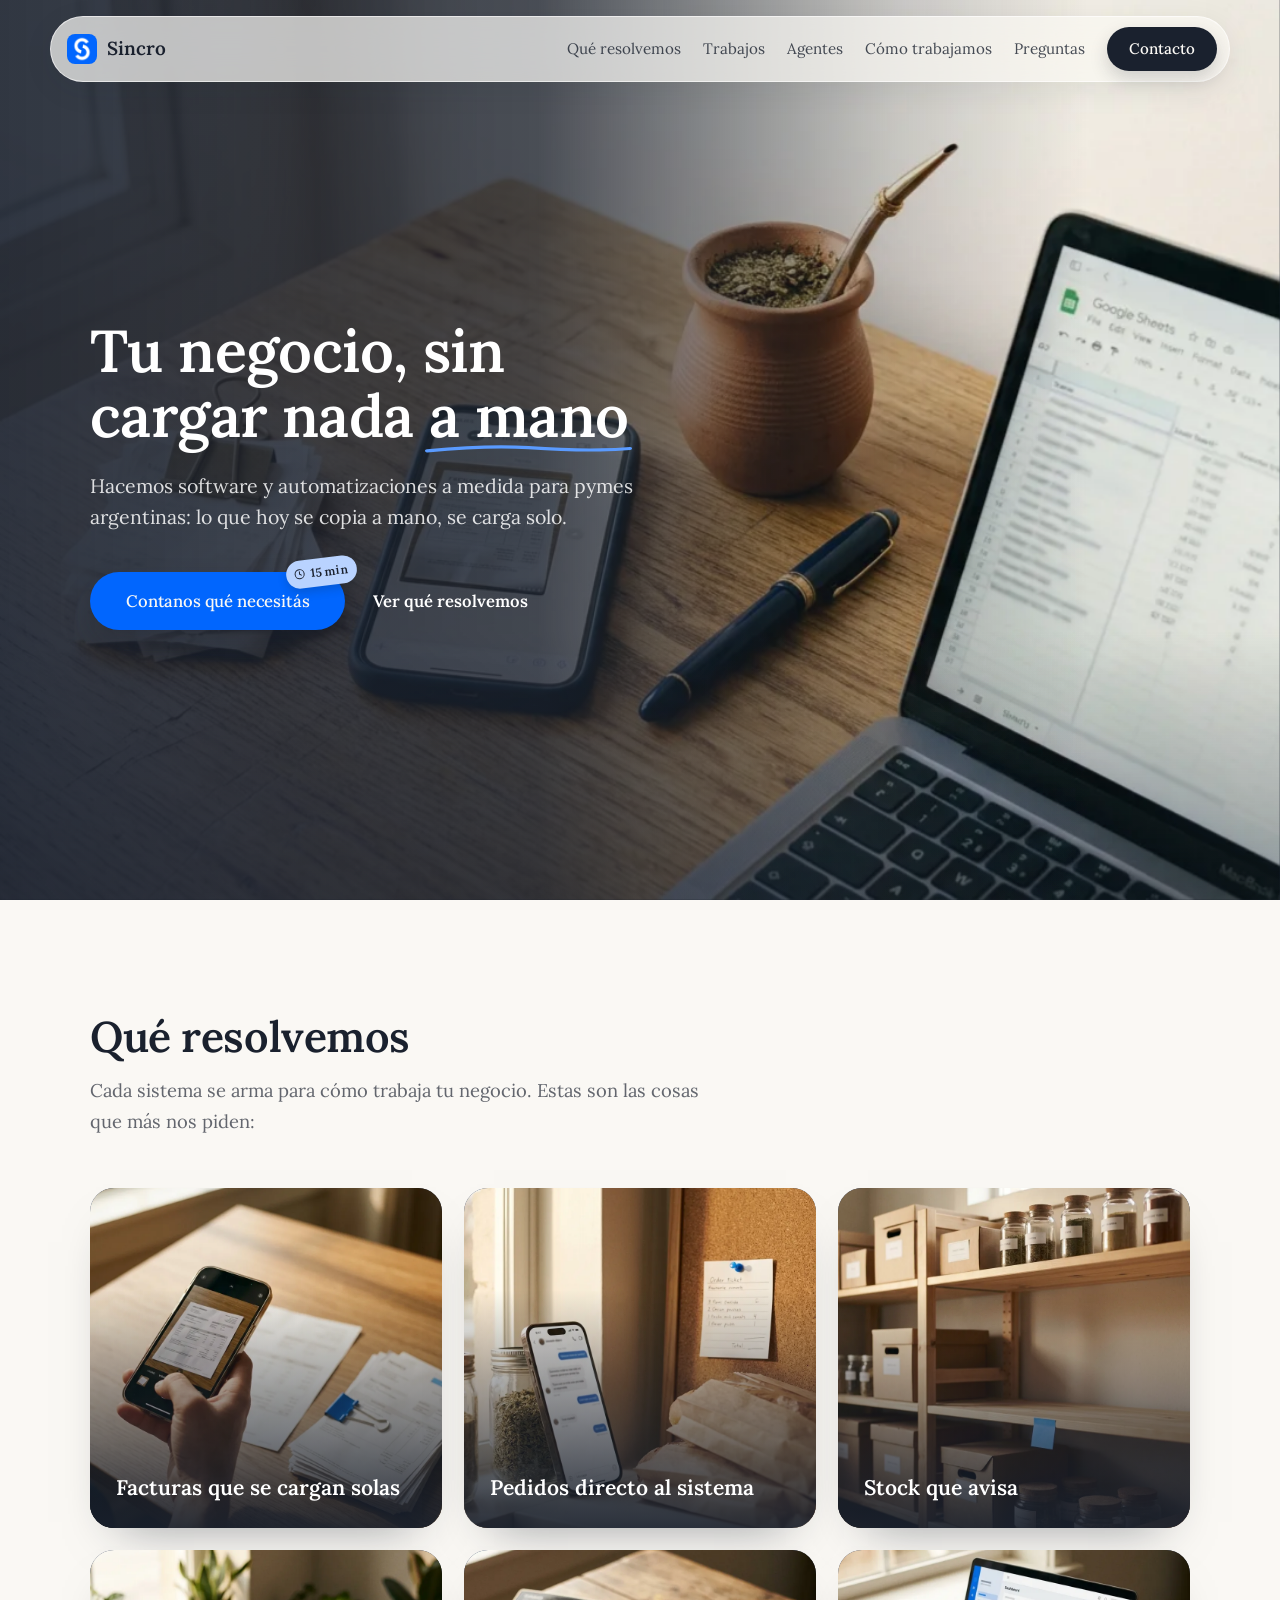
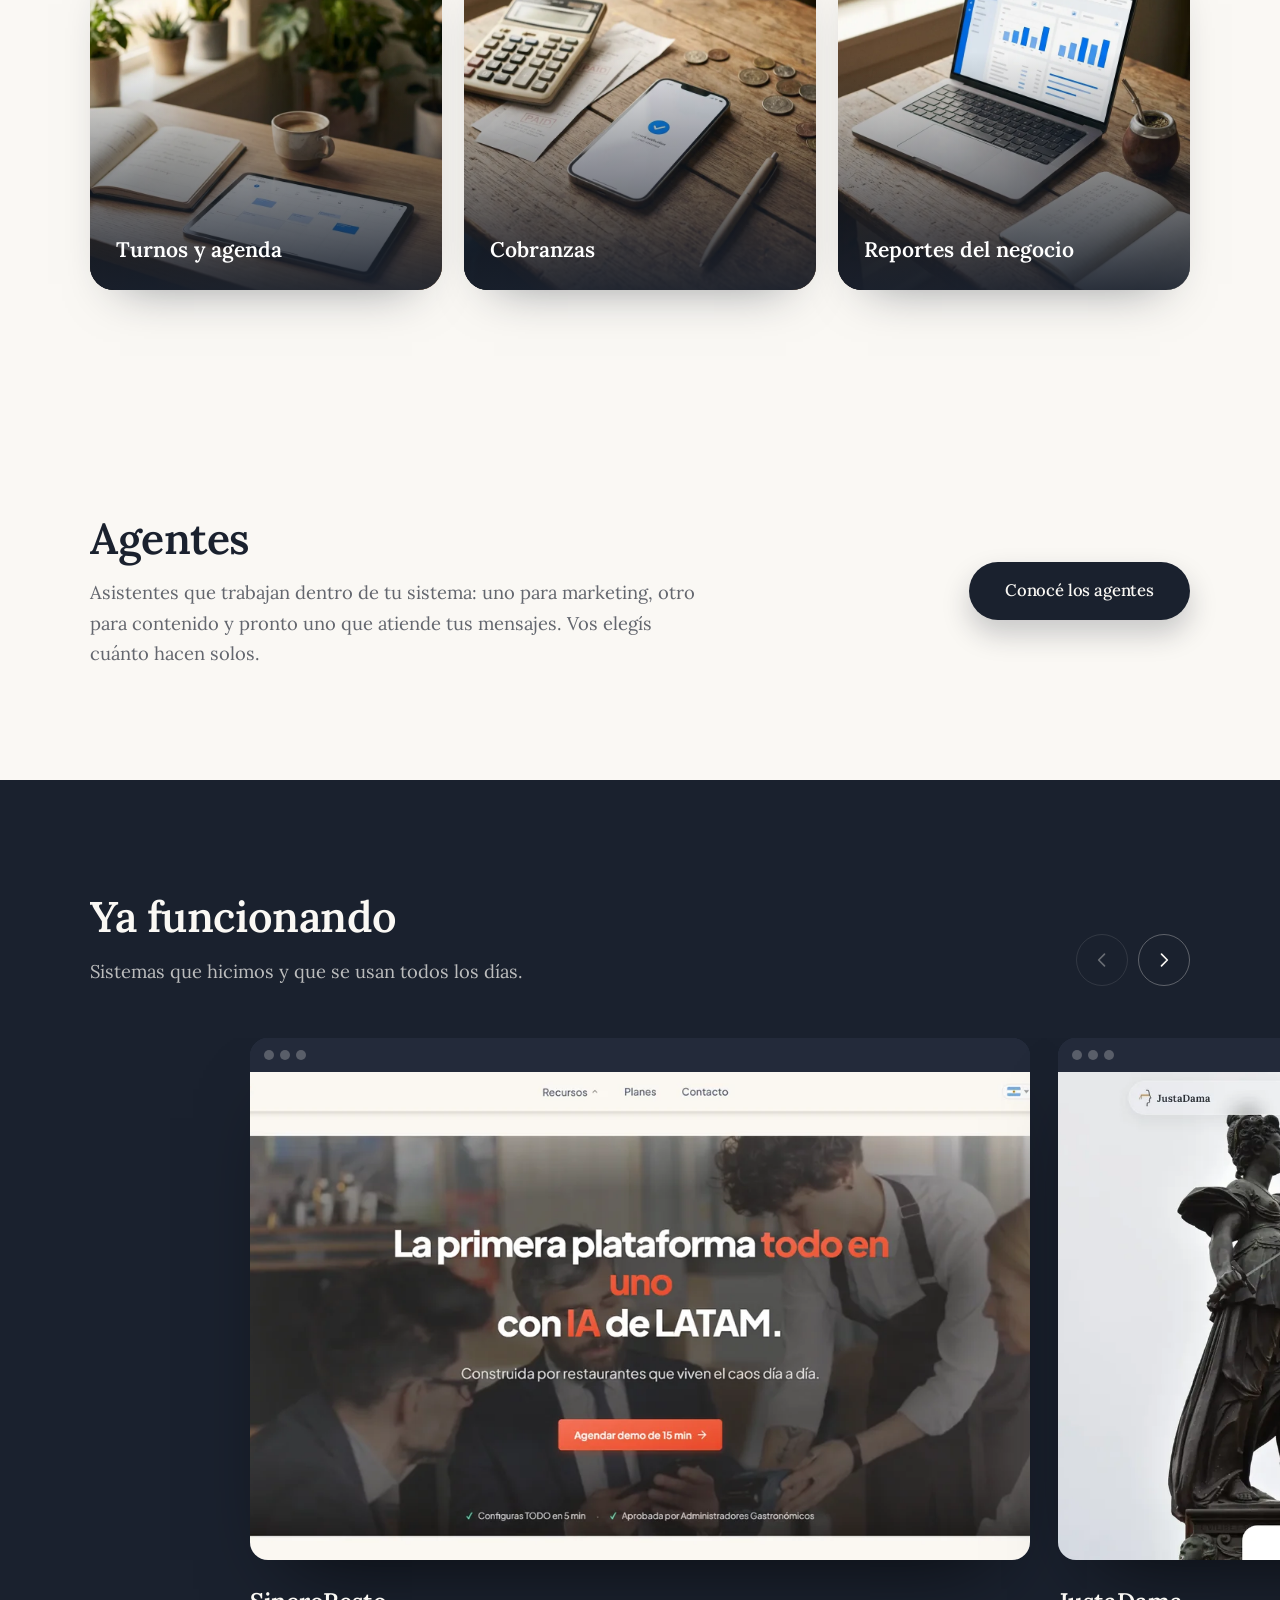
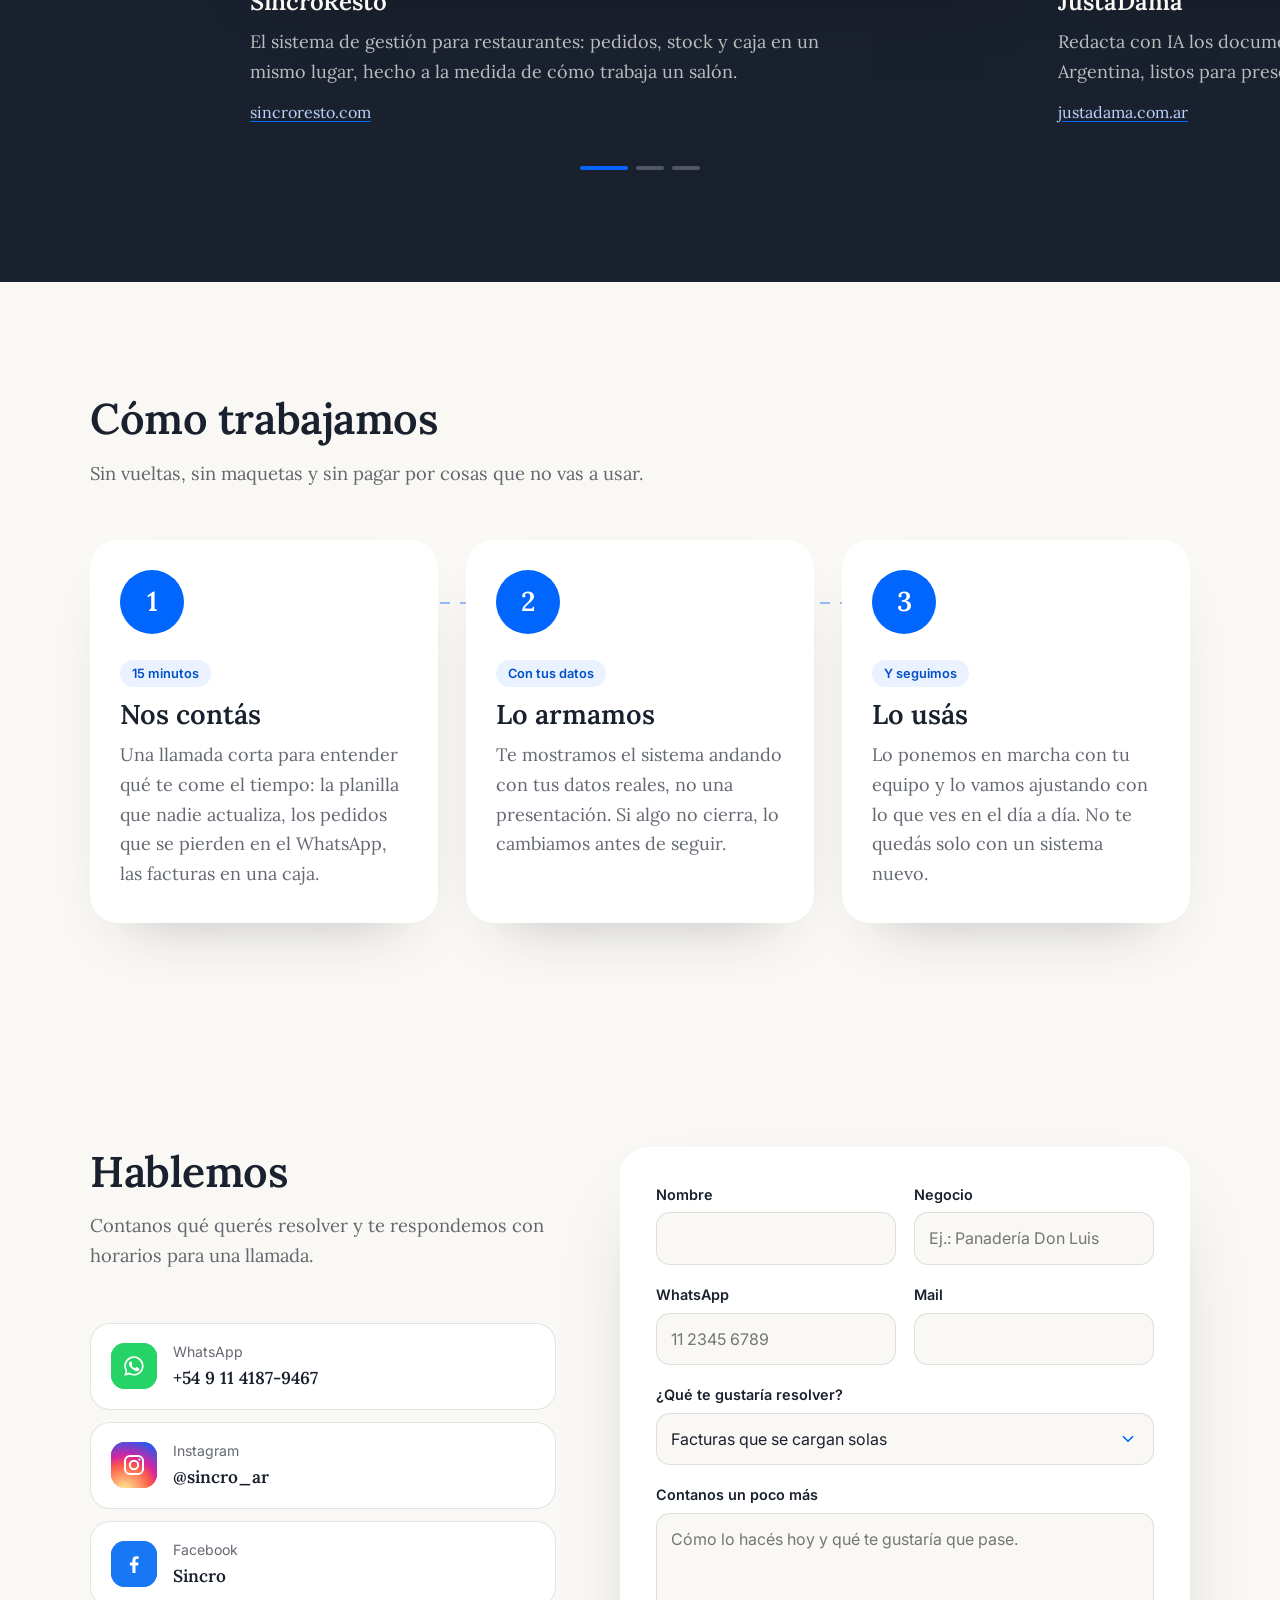
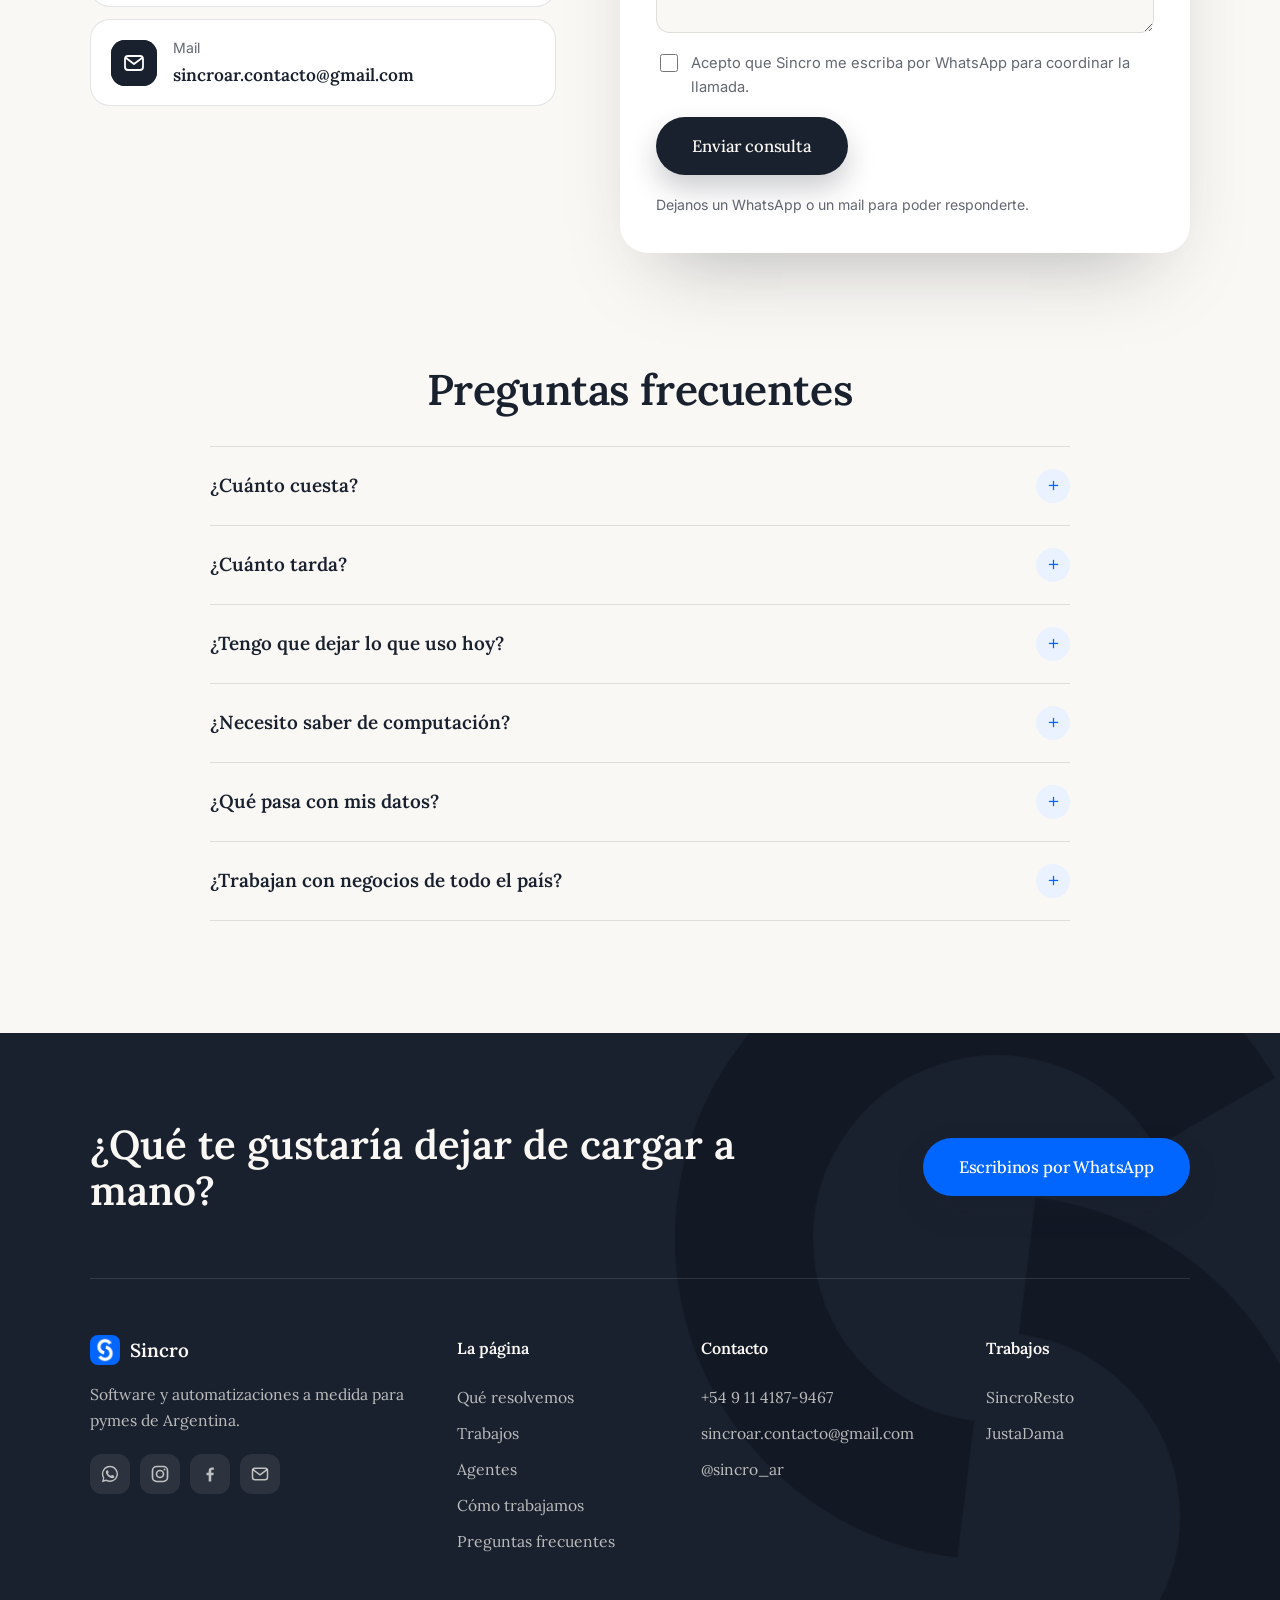
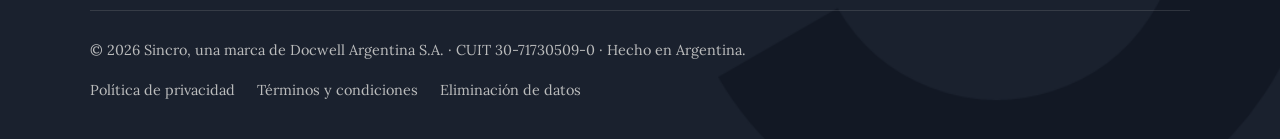
==== commit 25a35be5: "web: página Agentes visual (hero con maqueta, una sección por agente, preguntas) y Agentes en el men" ====
--- a/index.html
+++ b/index.html
@@ -9,7 +9,7 @@
 <link rel="preconnect" href="https://fonts.googleapis.com">
 <link rel="preconnect" href="https://fonts.gstatic.com" crossorigin>
 <link href="https://fonts.googleapis.com/css2?family=Inter:wght@400;500;600&family=Lora:wght@400;500;600&display=swap" rel="stylesheet">
-<link rel="stylesheet" href="estilo.css?v=3">
+<link rel="stylesheet" href="estilo.css?v=4">
 <script>document.documentElement.classList.add("js")</script>
 <style>
   /* ---- Hero: la foto a todo el ancho y el texto encima ---- */
@@ -279,7 +279,7 @@
     <nav aria-label="Principal">
       <a href="#resolvemos">Qué resolvemos</a>
       <a href="#trabajos">Trabajos</a>
-      <a href="agentes.html">Agentes</a>
+      <a class="movil-si" href="agentes.html">Agentes</a>
       <a href="#como">Cómo trabajamos</a>
       <a href="#preguntas">Preguntas</a>
       <a class="pildora" href="#contacto">Contacto</a>
--- a/estilo.css
+++ b/estilo.css
@@ -152,22 +152,10 @@
   .barra nav a:not(.pildora) { display: none; }
 }
 
-/* ---- Agentes ---- */
-.agentes-cabeza { padding: 150px 0 24px; }
-.agentes-cabeza h1 { margin: 0 0 14px; font-size: clamp(2.2rem, 3vw + 0.6rem, 3.2rem); font-weight: 600; letter-spacing: -0.01em; line-height: 1.12; }
-.agentes-cabeza p { margin: 0; max-width: 36em; font-size: 1.15rem; color: var(--tinta-suave); }
-.agentes-lista { list-style: none; margin: 0; padding: 32px 0 24px; display: grid; grid-template-columns: repeat(auto-fit, minmax(min(100%, 340px), 1fr)); gap: 24px; }
-.agente { display: flex; flex-direction: column; gap: 14px; padding: 30px 28px; background: #fff; border: 1px solid var(--linea); border-radius: 24px; box-shadow: 0 20px 40px -28px rgba(26, 33, 46, 0.35); }
-.agente h2 { margin: 0; font-size: 1.5rem; font-weight: 600; line-height: 1.2; }
-.agente ul { margin: 0; padding-left: 1.2em; display: grid; gap: 8px; color: var(--tinta-suave); }
-.agente li::marker { color: var(--azul); }
-.agente .pildora { align-self: flex-start; margin-top: auto; }
-.estado { align-self: flex-start; font-family: var(--ui); font-size: 0.78rem; font-weight: 600; letter-spacing: 0.02em; padding: 4px 12px; border-radius: 999px; }
-.estado.disponible { background: var(--azul-claro); color: var(--tinta); }
-.estado.proximamente { background: var(--niebla); color: var(--tinta); }
-.agentes-comun { margin: 24px 0 96px; padding: 32px 28px; border-radius: 24px; background: var(--tinta); color: var(--papel); }
-.agentes-comun h2 { margin: 0 0 14px; font-size: 1.4rem; font-weight: 600; }
-.agentes-comun ul { margin: 0; padding-left: 1.2em; display: grid; gap: 8px; }
-.agentes-comun li { color: rgba(250, 248, 244, 0.85); }
+/* ---- Agentes: adelanto en el inicio ---- */
 .agentes-teaser { display: flex; justify-content: space-between; align-items: center; gap: 28px; flex-wrap: wrap; }
 .agentes-teaser .intro { margin-bottom: 0; }
+@media (max-width: 720px) {
+  .barra nav a.movil-si:not(.pildora) { display: inline; }
+  .barra nav { gap: 14px; }
+}
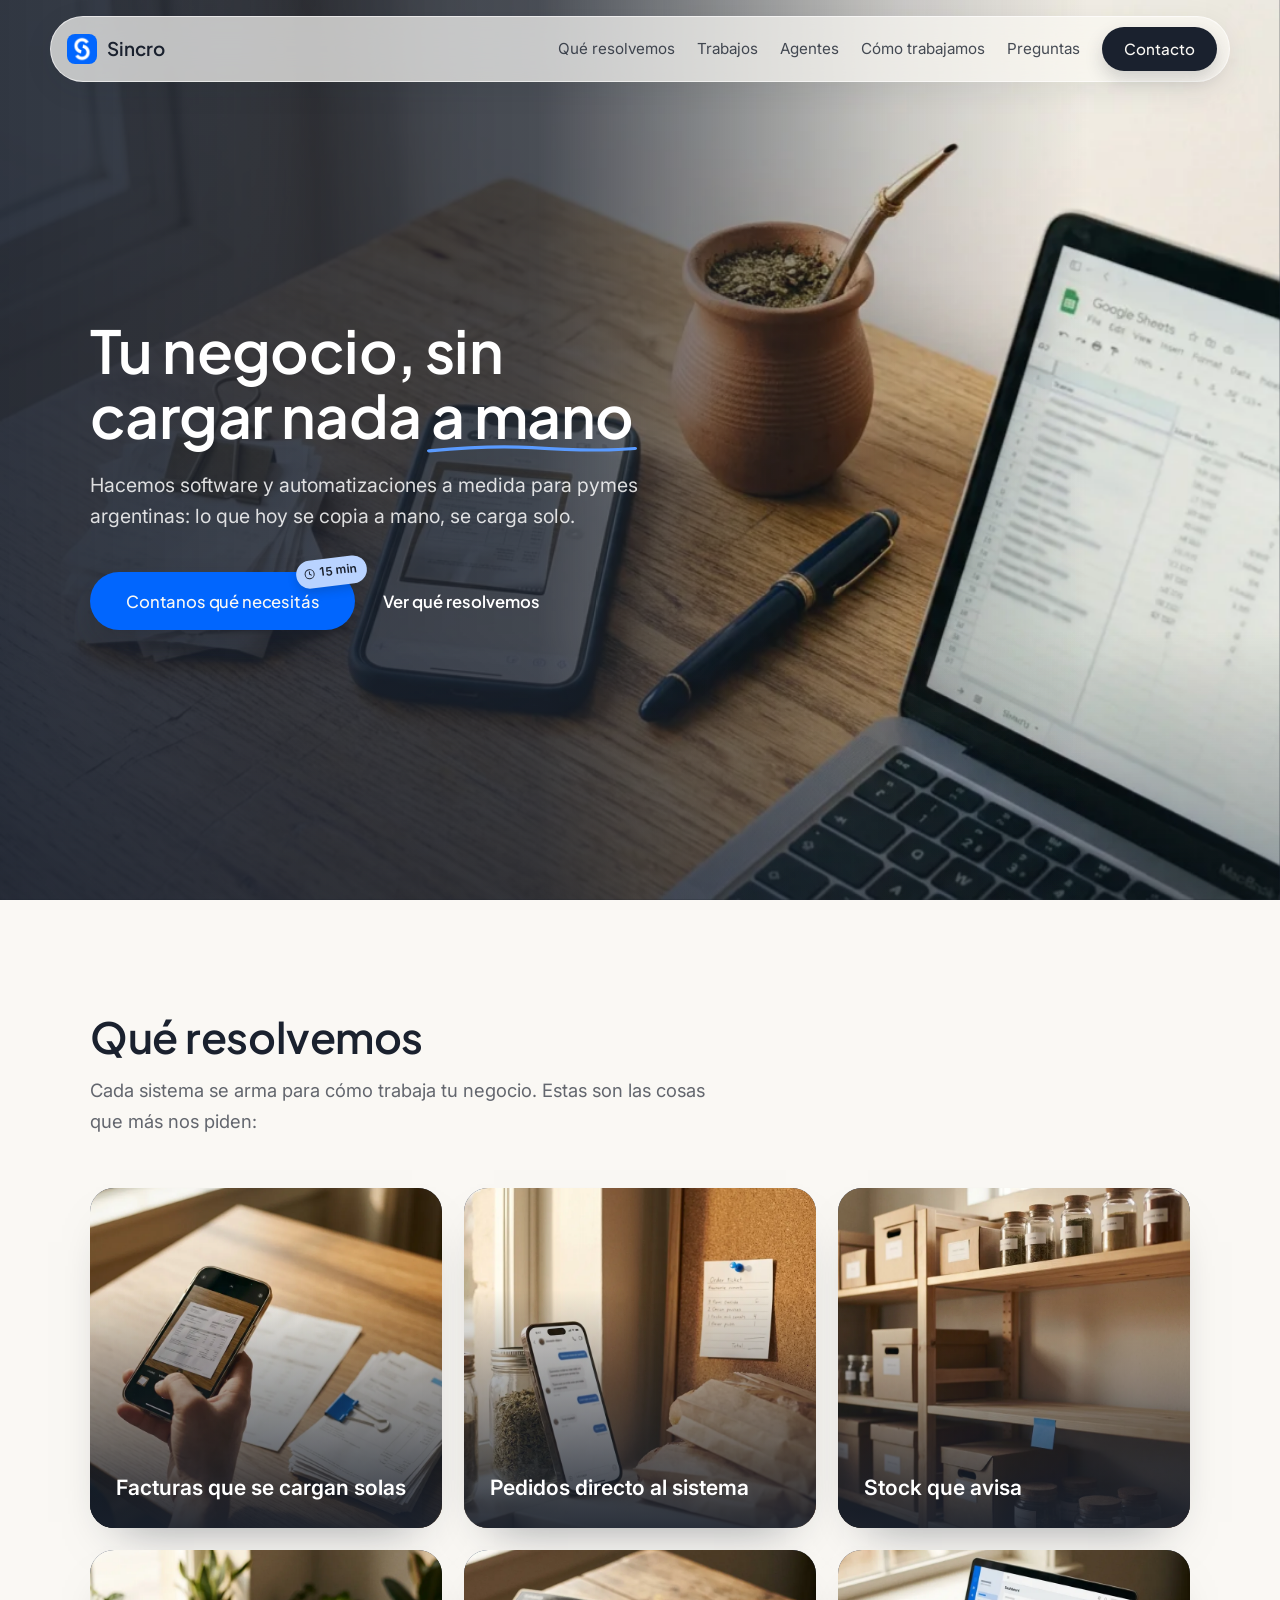
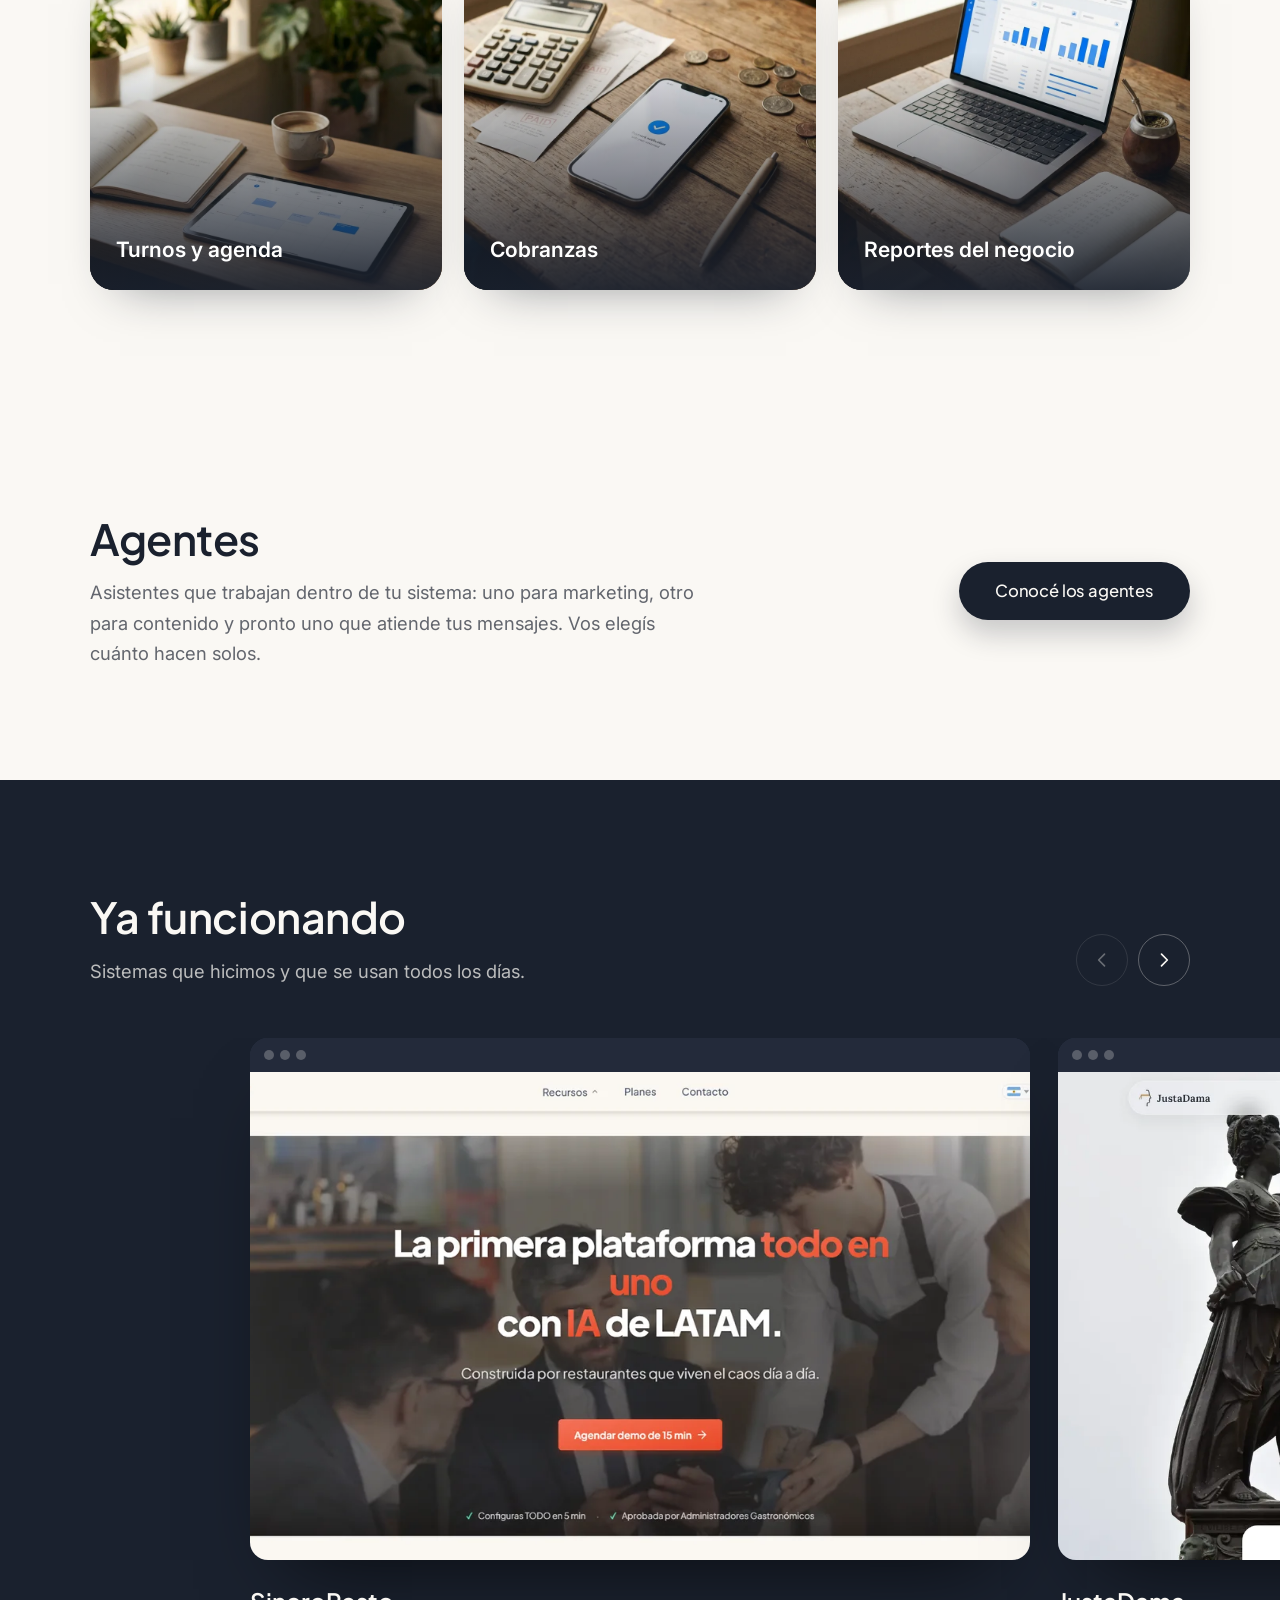
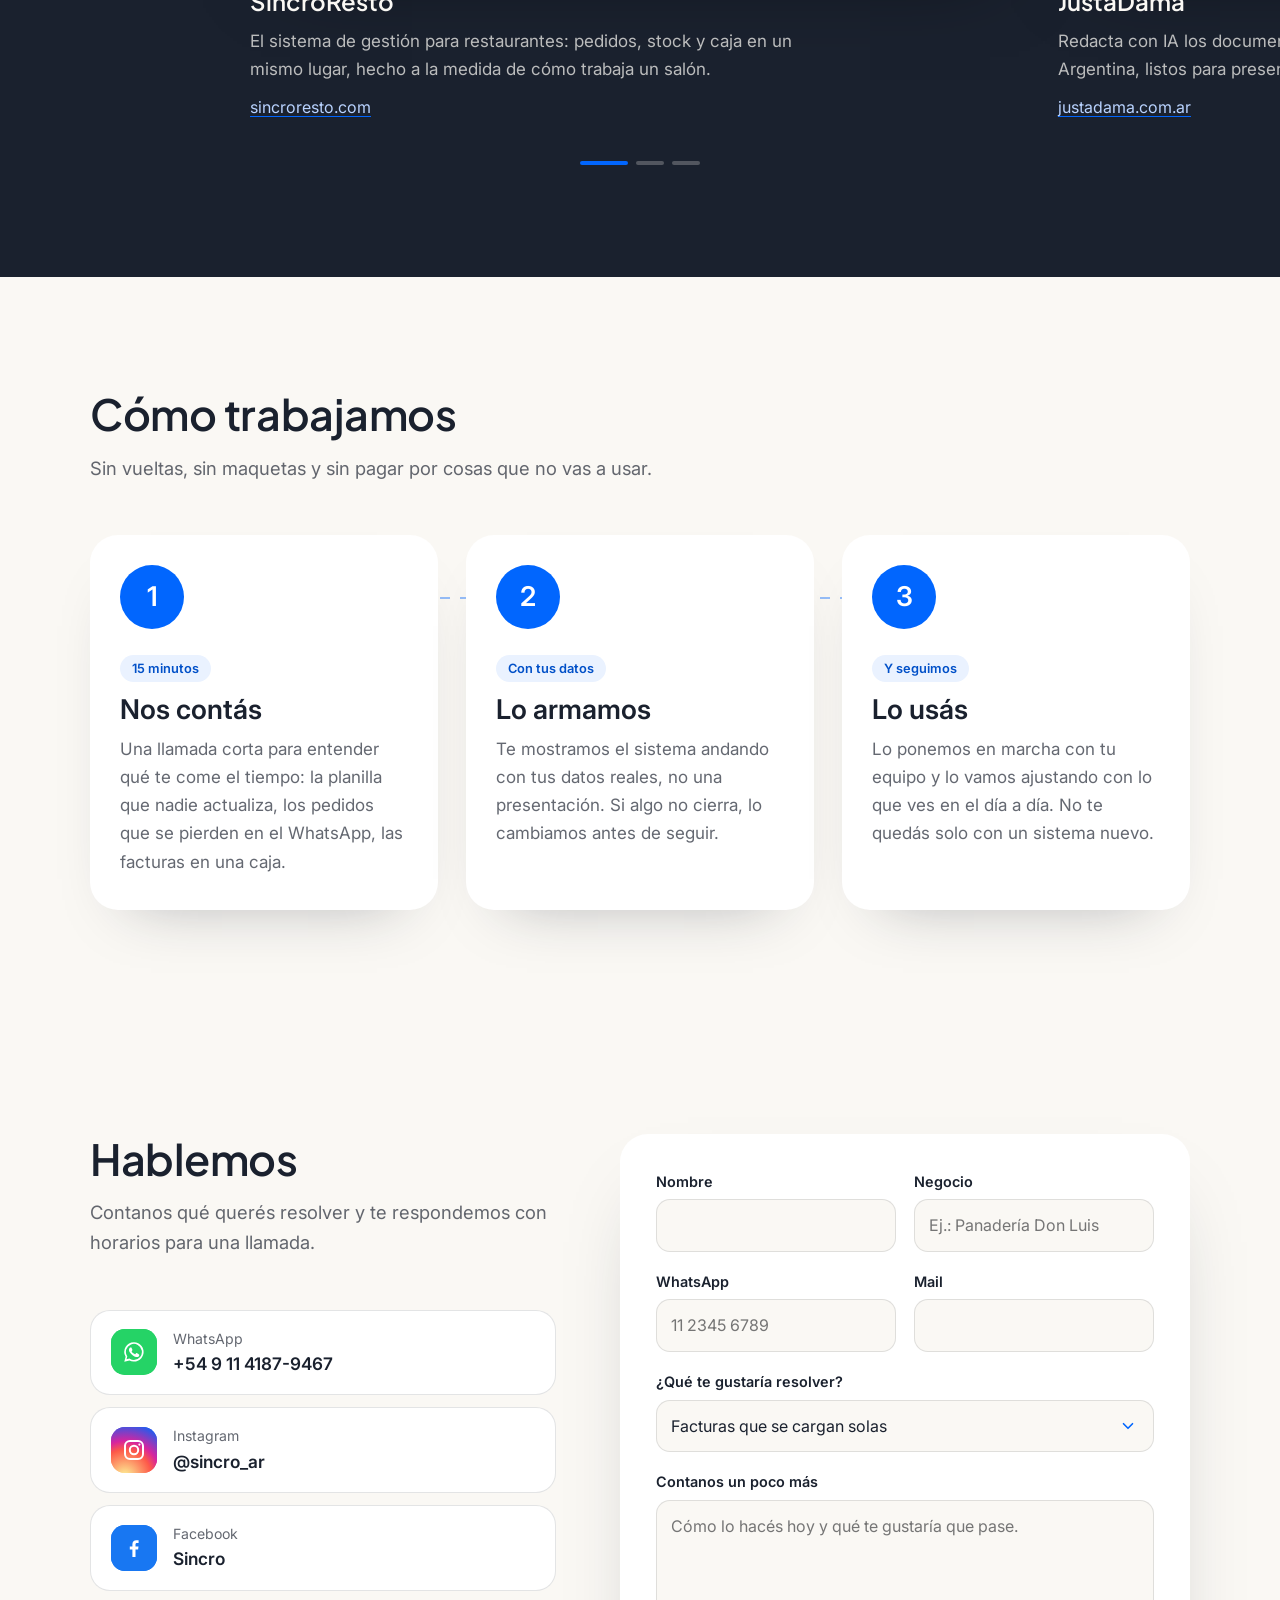
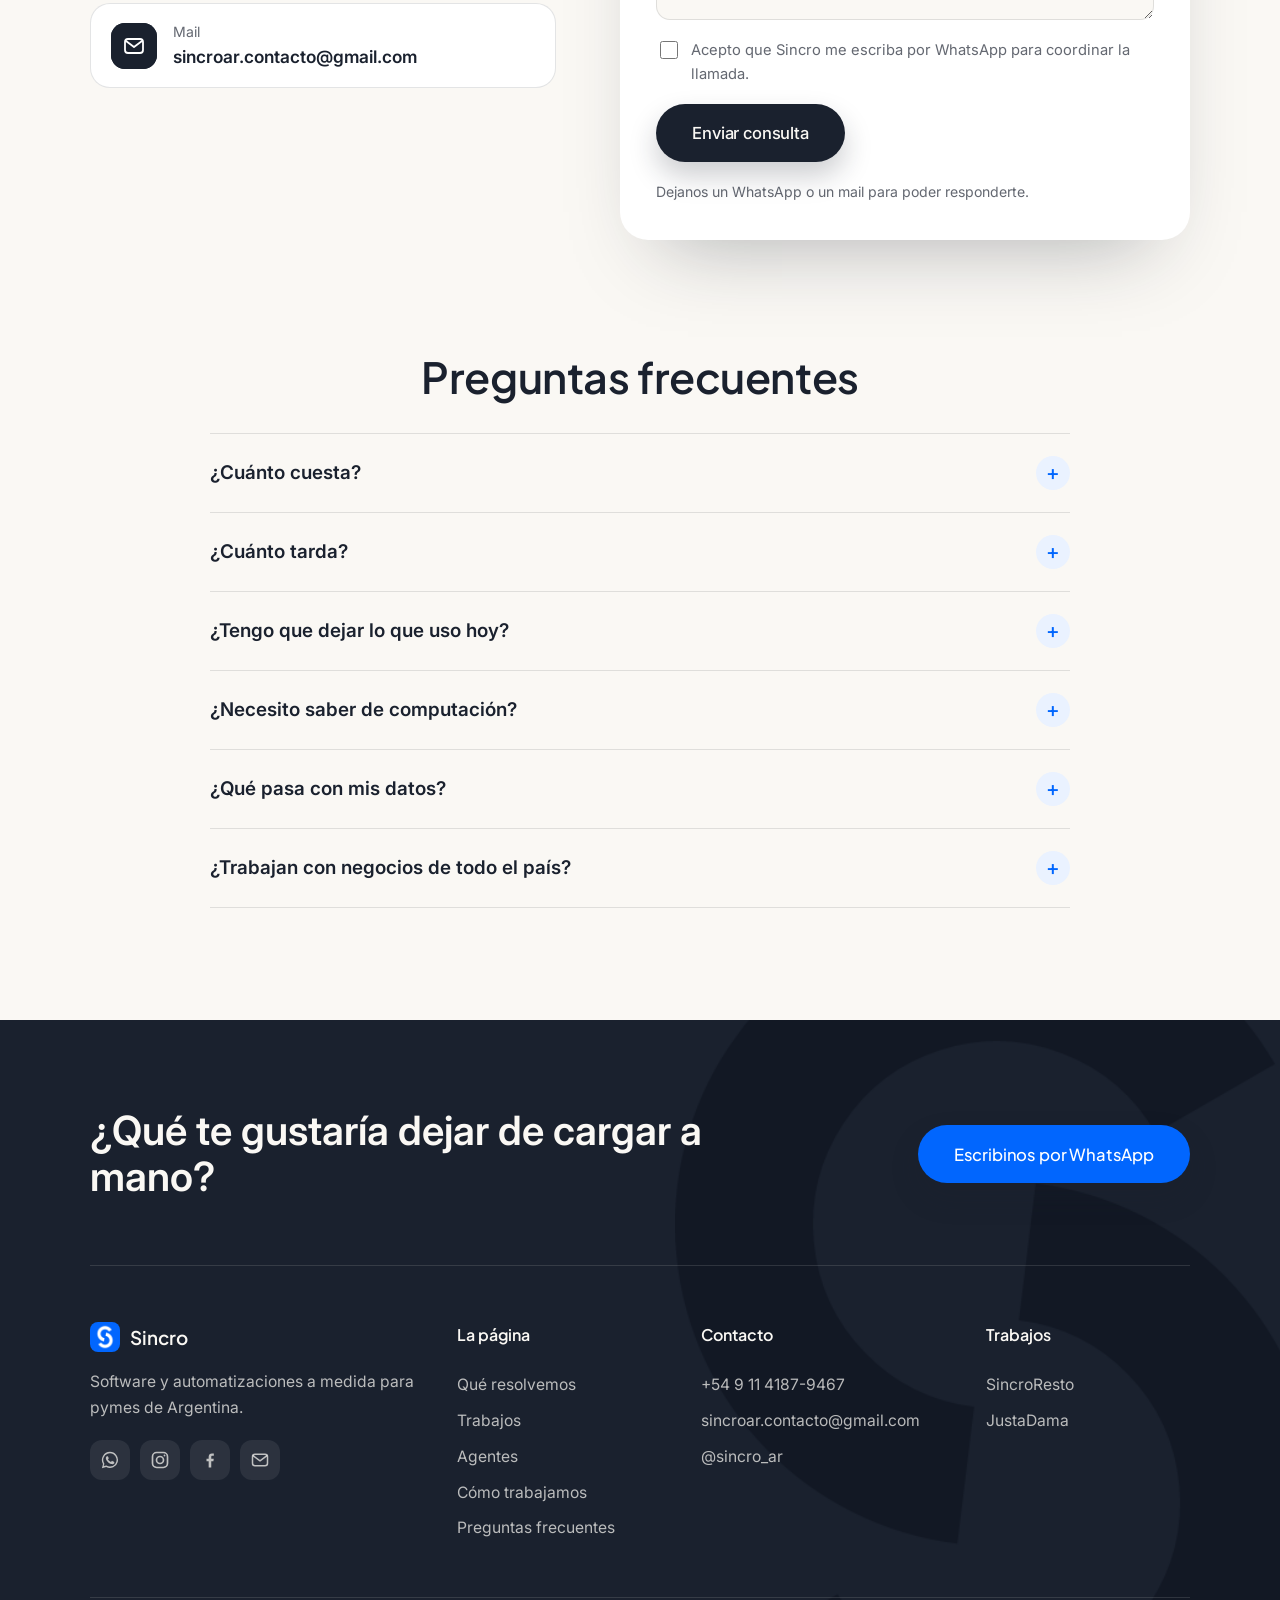
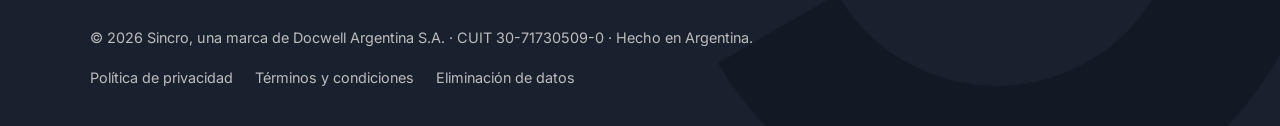
==== commit 40956a15: "web: tipografía nueva (Plus Jakarta Sans + Inter), hero oscuro con maqueta y secciones de agente más" ====
--- a/index.html
+++ b/index.html
@@ -8,8 +8,8 @@
 <link rel="icon" href="logo.png">
 <link rel="preconnect" href="https://fonts.googleapis.com">
 <link rel="preconnect" href="https://fonts.gstatic.com" crossorigin>
-<link href="https://fonts.googleapis.com/css2?family=Inter:wght@400;500;600&family=Lora:wght@400;500;600&display=swap" rel="stylesheet">
-<link rel="stylesheet" href="estilo.css?v=4">
+<link href="https://fonts.googleapis.com/css2?family=Inter:wght@400;500;600&family=Plus+Jakarta+Sans:wght@500;600;700&display=swap" rel="stylesheet">
+<link rel="stylesheet" href="estilo.css?v=5">
 <script>document.documentElement.classList.add("js")</script>
 <style>
   /* ---- Hero: la foto a todo el ancho y el texto encima ---- */
--- a/estilo.css
+++ b/estilo.css
@@ -1,4 +1,4 @@
-/* Sincro, con el lenguaje de JustaDama: papel, tinta y el azul del logo, todo en Lora. */
+/* Sincro, con el lenguaje de JustaDama: papel, tinta y el azul del logo, titulos en Plus Jakarta Sans y texto en Inter. */
 :root {
   --tinta: #1a212e;
   --tinta-suave: rgba(26, 33, 46, 0.68);
@@ -7,7 +7,8 @@
   --papel: #faf8f4;
   --niebla: #d6d5d1;
   --linea: rgba(26, 33, 46, 0.12);
-  --serif: 'Lora', Georgia, 'Times New Roman', serif;
+  --serif: 'Inter', system-ui, -apple-system, 'Segoe UI', Roboto, Helvetica, Arial, sans-serif;
+  --titulo: 'Plus Jakarta Sans', 'Inter', system-ui, -apple-system, 'Segoe UI', Roboto, Helvetica, Arial, sans-serif;
   --ui: 'Inter', system-ui, -apple-system, 'Segoe UI', Roboto, Helvetica, Arial, sans-serif;
   --ancho: 1180px;
 }
@@ -20,10 +21,11 @@
   background: var(--papel);
   color: var(--tinta);
   font-family: var(--serif);
-  font-size: 18px;
+  font-size: 17px;
   line-height: 1.65;
   -webkit-font-smoothing: antialiased;
 }
+h1, h2, h3, h4, .marca, .boton, .pildora, .enlace { font-family: var(--titulo); }
 a { color: var(--tinta); text-decoration-color: var(--azul); text-underline-offset: 3px; }
 a:focus-visible, button:focus-visible { outline: 2px solid var(--azul); outline-offset: 4px; border-radius: 999px; }
 .contenedor { max-width: var(--ancho); margin: 0 auto; padding: 0 clamp(20px, 5vw, 40px); }
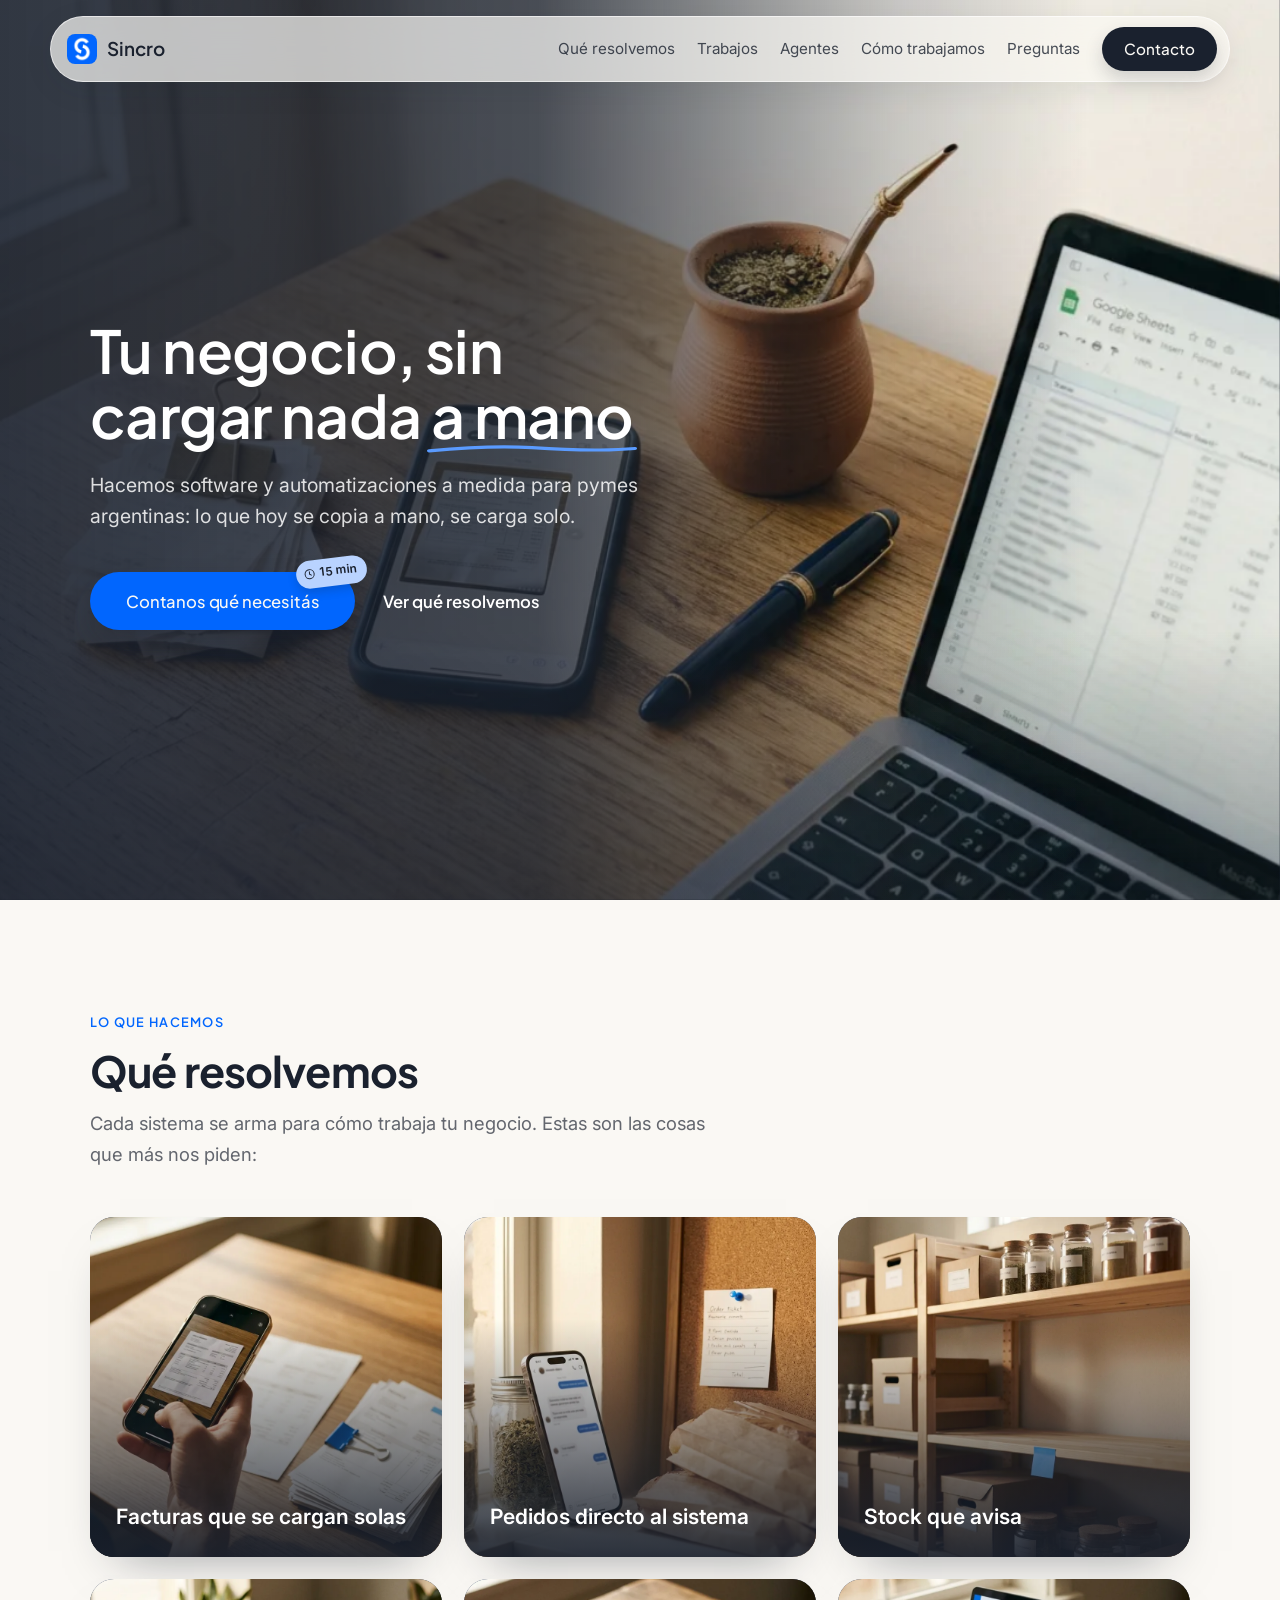
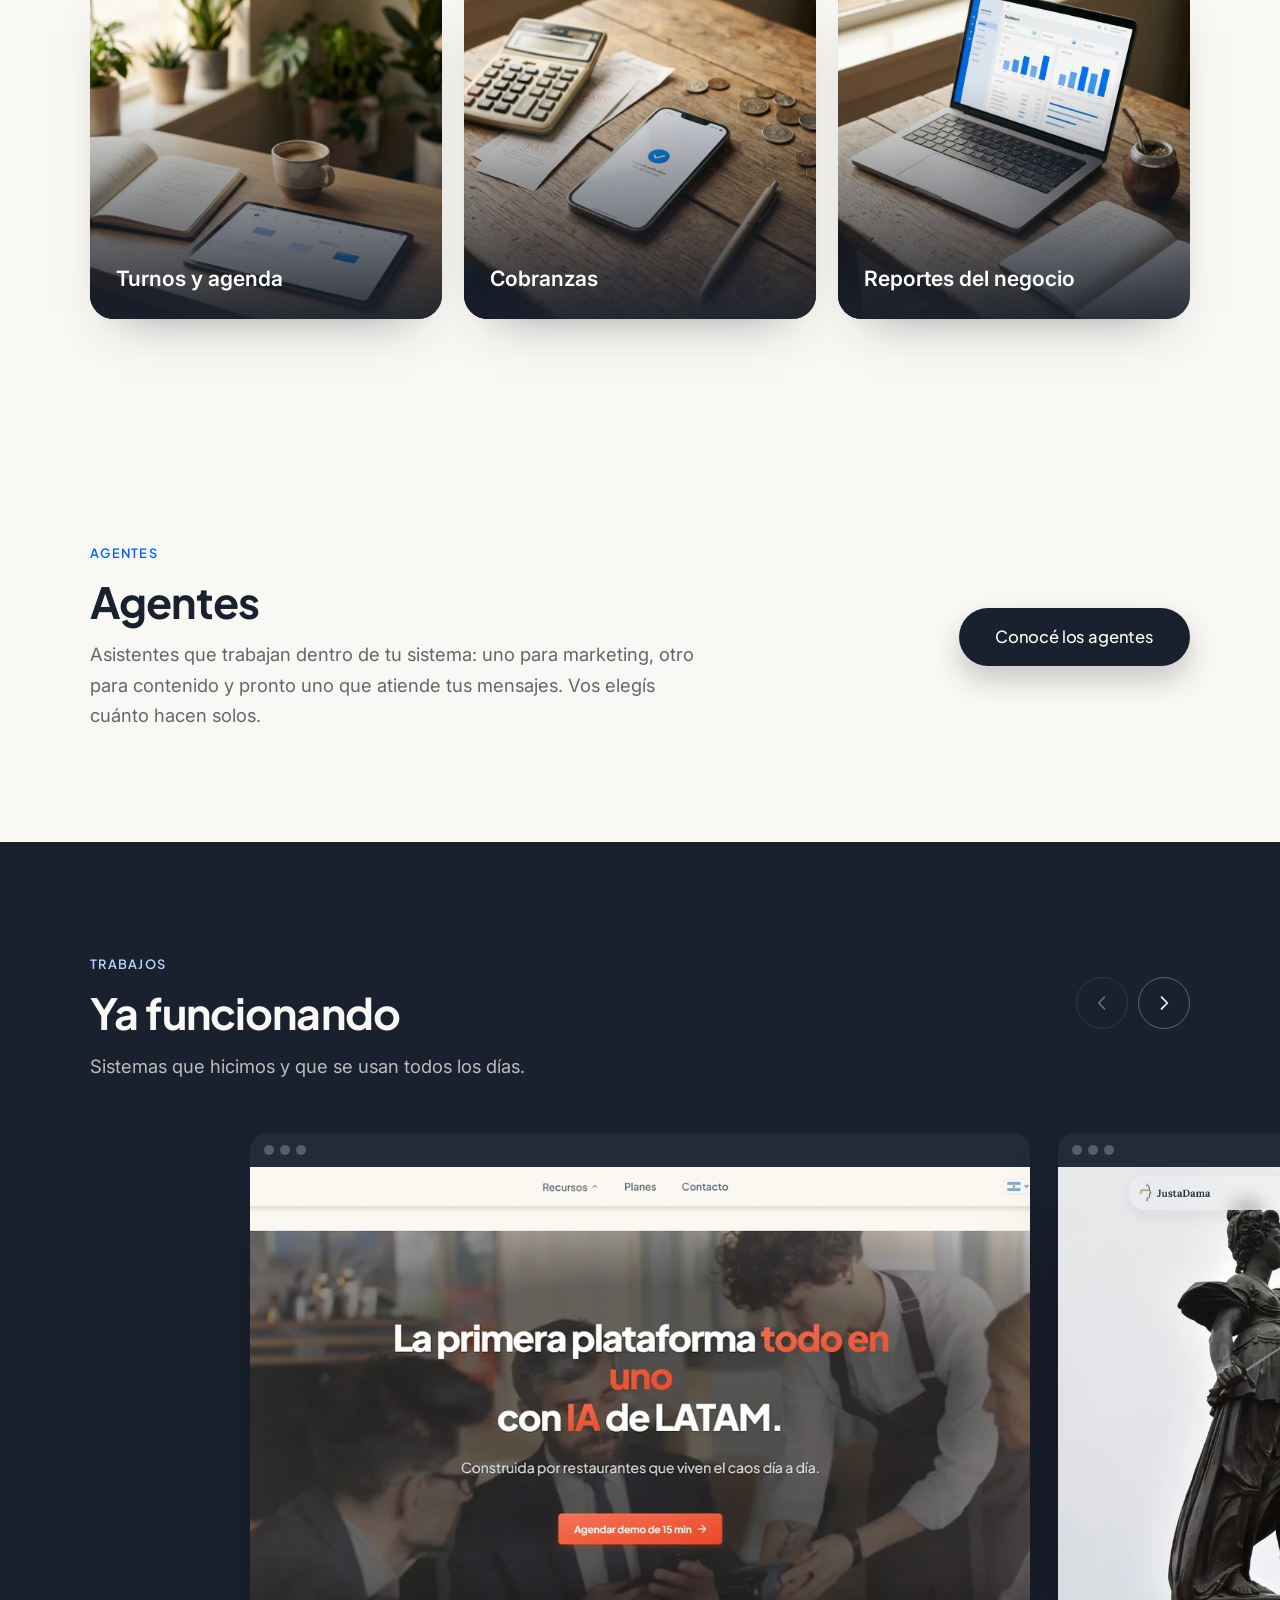
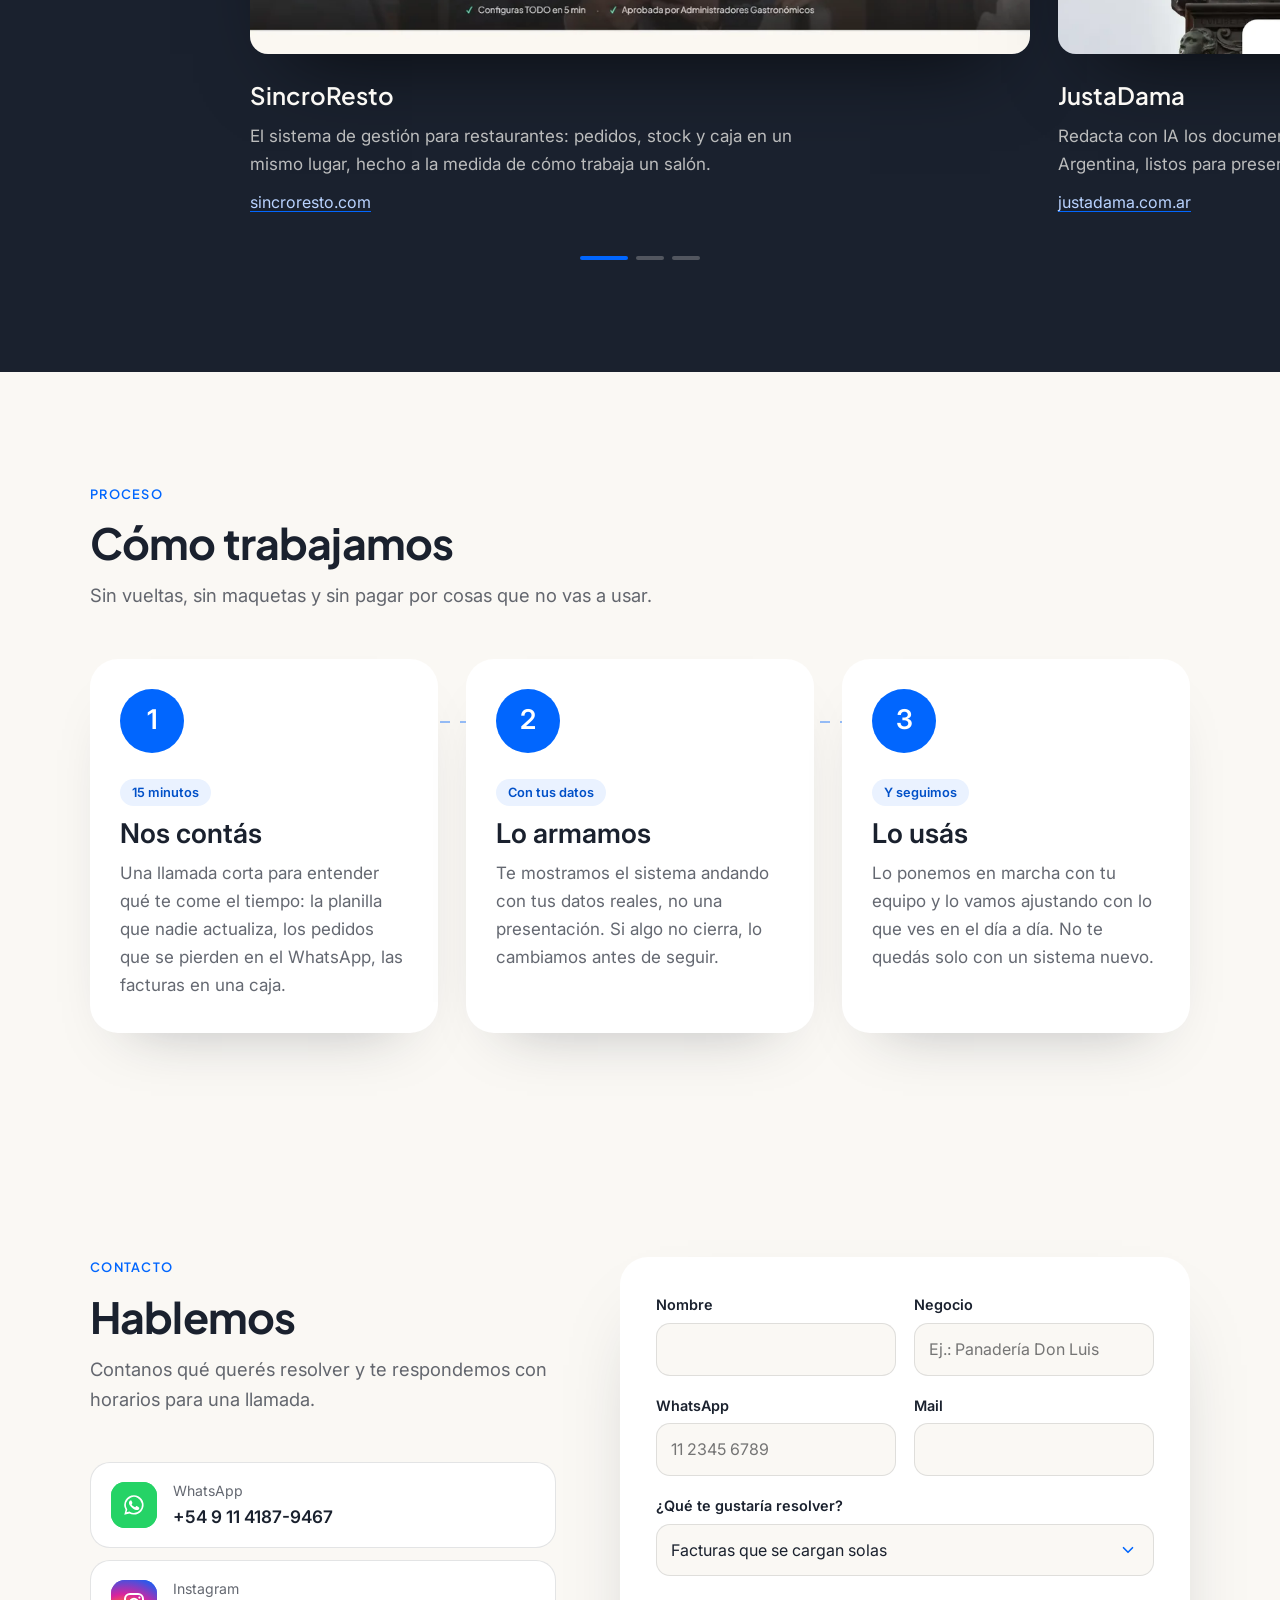
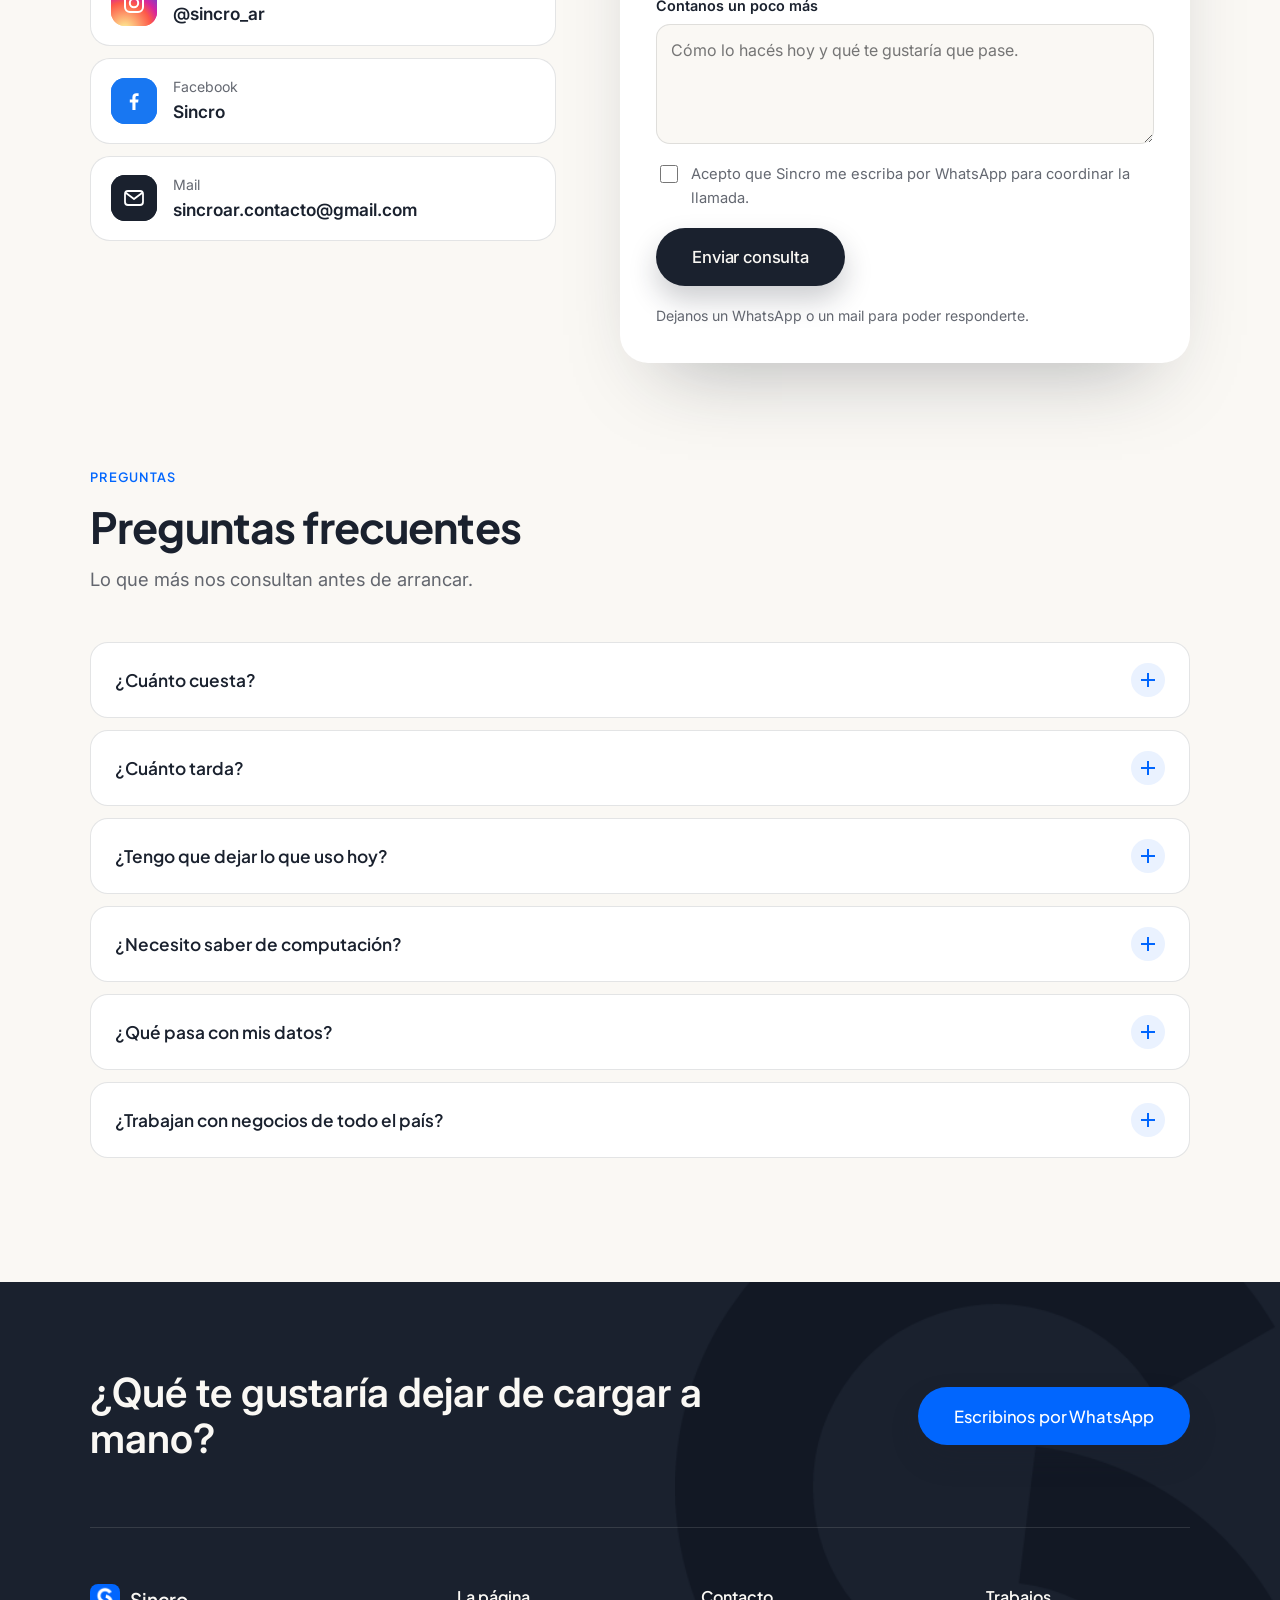
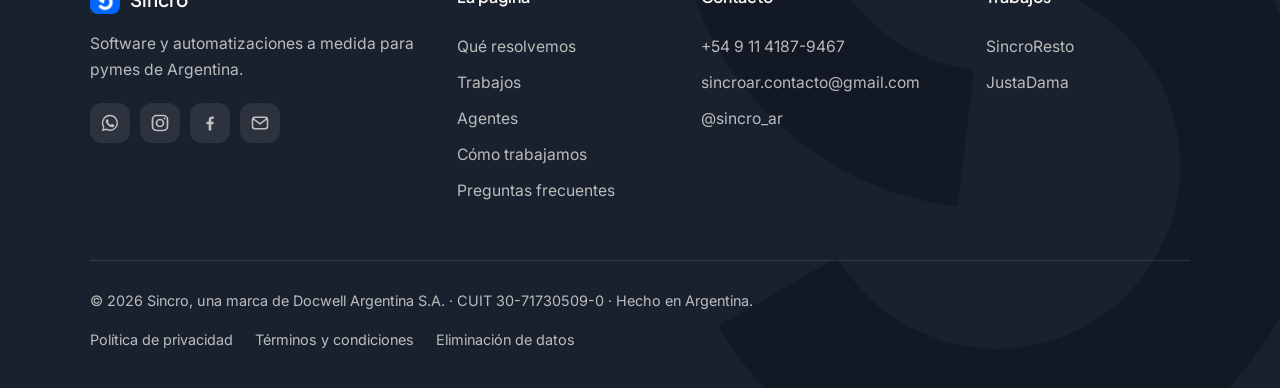
==== commit f2cfa5db: "web: hero con ilustración, menú hamburguesa, animaciones al scrollear, preguntas en tarjetas y cabec" ====
--- a/index.html
+++ b/index.html
@@ -9,7 +9,7 @@
 <link rel="preconnect" href="https://fonts.googleapis.com">
 <link rel="preconnect" href="https://fonts.gstatic.com" crossorigin>
 <link href="https://fonts.googleapis.com/css2?family=Inter:wght@400;500;600&family=Plus+Jakarta+Sans:wght@500;600;700&display=swap" rel="stylesheet">
-<link rel="stylesheet" href="estilo.css?v=5">
+<link rel="stylesheet" href="estilo.css?v=6">
 <script>document.documentElement.classList.add("js")</script>
 <style>
   /* ---- Hero: la foto a todo el ancho y el texto encima ---- */
@@ -42,8 +42,6 @@
 
   /* ---- Secciones ---- */
   .bloque { padding: 112px 0; }
-  .bloque h2 { margin: 0 0 14px; font-weight: 600; letter-spacing: -0.01em; line-height: 1.15; font-size: clamp(2rem, 2.6vw + 0.6rem, 2.75rem); }
-  .intro { margin: 0 0 52px; font-size: 1.15rem; color: var(--tinta-suave); max-width: 34em; }
 
   /* Que resolvemos: seis fotos; la que esta debajo del mouse se agranda y cuenta mas */
   .resolvemos { list-style: none; padding: 0; margin: 0; display: grid; grid-template-columns: repeat(3, 1fr); gap: 22px; }
@@ -94,7 +92,8 @@
   .caso { background: var(--tinta); color: var(--papel); overflow: hidden; }
   .caso h2 { color: var(--papel); }
   .caso .intro { color: rgba(250, 248, 244, 0.72); }
-  .caso-cabeza { display: flex; justify-content: space-between; align-items: end; gap: 24px; flex-wrap: wrap; }
+  .caso-cabeza .cabeza { margin: 0; }
+  .caso-cabeza { margin-bottom: 52px; display: flex; justify-content: space-between; align-items: end; gap: 24px; flex-wrap: wrap; }
   .flechas { display: flex; gap: 10px; margin-bottom: 52px; }
   .flechas button {
     width: 52px; height: 52px; border-radius: 50%; border: 1px solid rgba(250, 248, 244, 0.3); background: transparent; color: var(--papel);
@@ -218,26 +217,14 @@
   .red small { display: block; color: var(--tinta-suave); font-size: 0.88rem; font-family: var(--ui); }
   .red b { font-size: 1.08rem; font-weight: 600; overflow-wrap: anywhere; }
 
-  .faq { margin: 112px auto 0; max-width: 860px; }
-  .faq h2 { margin: 0 0 32px; text-align: center; }
-  .faq details { border-top: 1px solid var(--linea); }
-  .faq details:last-child { border-bottom: 1px solid var(--linea); }
-  .faq summary { list-style: none; cursor: pointer; display: flex; justify-content: space-between; align-items: center; gap: 20px; padding: 22px 0; font-size: 1.18rem; font-weight: 600; }
-  .faq summary::-webkit-details-marker { display: none; }
-  .faq summary::after { content: '+'; flex: none; width: 34px; height: 34px; border-radius: 50%; display: grid; place-items: center; background: #eaf2ff; color: var(--azul); font-size: 1.3rem; font-weight: 500; transition: transform 0.25s ease; }
-  .faq details[open] summary::after { transform: rotate(45deg); }
-  .faq summary:focus-visible { outline: 2px solid var(--azul); outline-offset: 2px; border-radius: 8px; }
-  .faq details p { margin: 0; padding-bottom: 24px; color: var(--tinta-suave); max-width: 40em; }
-  .faq .respuesta { overflow: hidden; }
+  .faq { margin: 104px 0 0; }
 
   /* ---- Al scrollear: cada seccion entra a su manera ---- */
   @media (prefers-reduced-motion: no-preference) {
-    .js [data-aparece] { opacity: 0; transform: translateY(36px); transition: opacity 0.9s ease, transform 1s cubic-bezier(0.22, 1, 0.36, 1); transition-delay: calc(var(--orden, 0) * 120ms); }
-    .js [data-aparece="izq"] { transform: translateX(-48px); }
+      .js [data-aparece="izq"] { transform: translateX(-48px); }
     .js [data-aparece="der"] { transform: translateX(80px); }
     .js [data-aparece="zoom"] { transform: scale(0.94); }
-    .js [data-aparece].visto { opacity: 1; transform: none; }
-    /* las tarjetas de Que resolvemos: apenas vistas, el hover vuelve a ser inmediato */
+      /* las tarjetas de Que resolvemos: apenas vistas, el hover vuelve a ser inmediato */
     .js .resolvemos li[data-aparece] { transition: box-shadow 0.6s ease, opacity 0.9s ease calc(var(--orden, 0) * 120ms), transform 1s cubic-bezier(0.22, 1, 0.36, 1) calc(var(--orden, 0) * 120ms); }
     /* la linea punteada de los pasos se dibuja de izquierda a derecha y los numeros saltan */
     .js .pasos::before { transform: scaleX(0); transform-origin: left; transition: transform 1.6s cubic-bezier(0.22, 1, 0.36, 1) 0.4s; }
@@ -264,8 +251,7 @@
     .pasos, .contacto-grilla { grid-template-columns: 1fr; }
     .pasos::before { display: none; }
     .contacto-grilla { gap: 32px; }
-    .faq { margin-top: 80px; }
-    .faq h2 { text-align: left; }
+    .faq { margin-top: 72px; }
     .form { grid-template-columns: 1fr; padding: 26px; }
     .bloque { padding: 80px 0; }
   }
@@ -276,14 +262,15 @@
 <header class="barra">
   <div class="barra-adentro">
     <a class="marca" href="#"><img src="logo.png" alt="">Sincro</a>
-    <nav aria-label="Principal">
+    <nav id="menu-principal" aria-label="Principal">
       <a href="#resolvemos">Qué resolvemos</a>
       <a href="#trabajos">Trabajos</a>
-      <a class="movil-si" href="agentes.html">Agentes</a>
+      <a href="agentes.html">Agentes</a>
       <a href="#como">Cómo trabajamos</a>
       <a href="#preguntas">Preguntas</a>
       <a class="pildora" href="#contacto">Contacto</a>
     </nav>
+    <button class="menu-btn" type="button" aria-expanded="false" aria-controls="menu-principal" aria-label="Abrir menú"><span></span><span></span><span></span></button>
   </div>
 </header>
 
@@ -313,8 +300,11 @@
 
   <section class="bloque" id="resolvemos">
     <div class="contenedor">
-      <h2 data-aparece>Qué resolvemos</h2>
-      <p class="intro">Cada sistema se arma para cómo trabaja tu negocio. Estas son las cosas que más nos piden:</p>
+      <div class="cabeza" data-aparece>
+        <p class="etiqueta-sec">Lo que hacemos</p>
+        <h2>Qué resolvemos</h2>
+        <p class="intro">Cada sistema se arma para cómo trabaja tu negocio. Estas son las cosas que más nos piden:</p>
+      </div>
       <ul class="resolvemos">
         <li style="--foto: url(resuelve-facturas.webp); --orden: 0" data-aparece><div class="texto"><b>Facturas que se cargan solas</b><span>Nos reenviás la foto o el PDF por WhatsApp o mail y queda cargada con proveedor, monto y vencimiento. Sin tipear nada.</span></div></li>
         <li style="--foto: url(resuelve-pedidos.webp); --orden: 1" data-aparece><div class="texto"><b>Pedidos directo al sistema</b><span>Los pedidos que entran por WhatsApp o mail se registran solos, con cliente y productos, listos para preparar.</span></div></li>
@@ -329,8 +319,11 @@
   <section class="bloque" id="agentes">
     <div class="contenedor agentes-teaser">
       <div data-aparece>
-        <h2>Agentes</h2>
-        <p class="intro">Asistentes que trabajan dentro de tu sistema: uno para marketing, otro para contenido y pronto uno que atiende tus mensajes. Vos elegís cuánto hacen solos.</p>
+        <div class="cabeza">
+          <p class="etiqueta-sec">Agentes</p>
+          <h2>Agentes</h2>
+          <p class="intro">Asistentes que trabajan dentro de tu sistema: uno para marketing, otro para contenido y pronto uno que atiende tus mensajes. Vos elegís cuánto hacen solos.</p>
+        </div>
       </div>
       <a class="boton" href="agentes.html">Conocé los agentes</a>
     </div>
@@ -340,8 +333,11 @@
     <div class="contenedor">
       <div class="caso-cabeza" data-aparece="izq">
         <div>
-          <h2>Ya funcionando</h2>
-          <p class="intro">Sistemas que hicimos y que se usan todos los días.</p>
+          <div class="cabeza">
+            <p class="etiqueta-sec">Trabajos</p>
+            <h2>Ya funcionando</h2>
+            <p class="intro">Sistemas que hicimos y que se usan todos los días.</p>
+          </div>
         </div>
         <div class="flechas">
           <button type="button" data-ir="-1" aria-label="Trabajo anterior"><svg viewBox="0 0 24 24" fill="none" stroke="currentColor" stroke-width="2" stroke-linecap="round" stroke-linejoin="round"><path d="M15 5l-7 7 7 7"/></svg></button>
@@ -368,8 +364,11 @@
 
   <section class="bloque" id="como">
     <div class="contenedor">
-      <h2 data-aparece>Cómo trabajamos</h2>
-      <p class="intro">Sin vueltas, sin maquetas y sin pagar por cosas que no vas a usar.</p>
+      <div class="cabeza" data-aparece>
+        <p class="etiqueta-sec">Proceso</p>
+        <h2>Cómo trabajamos</h2>
+        <p class="intro">Sin vueltas, sin maquetas y sin pagar por cosas que no vas a usar.</p>
+      </div>
       <ol class="pasos" data-solo-marca>
         <li style="--orden: 0" data-aparece><span class="num" aria-hidden="true">1</span><span class="cuando">15 minutos</span><b>Nos contás</b><p>Una llamada corta para entender qué te come el tiempo: la planilla que nadie actualiza, los pedidos que se pierden en el WhatsApp, las facturas en una caja.</p></li>
         <li style="--orden: 1" data-aparece><span class="num" aria-hidden="true">2</span><span class="cuando">Con tus datos</span><b>Lo armamos</b><p>Te mostramos el sistema andando con tus datos reales, no una presentación. Si algo no cierra, lo cambiamos antes de seguir.</p></li>
@@ -382,8 +381,11 @@
     <div class="contenedor">
       <div class="contacto-grilla">
         <div>
-          <h2 data-aparece>Hablemos</h2>
-          <p class="intro">Contanos qué querés resolver y te respondemos con horarios para una llamada.</p>
+          <div class="cabeza" data-aparece>
+            <p class="etiqueta-sec">Contacto</p>
+            <h2>Hablemos</h2>
+            <p class="intro">Contanos qué querés resolver y te respondemos con horarios para una llamada.</p>
+          </div>
           <div class="redes">
             <a class="red wa" style="--orden: 0" data-aparece="izq" href="https://wa.me/5491141879467?text=Hola%20Sincro%2C%20quiero%20consultar%20por%20un%20sistema%20para%20mi%20negocio" target="_blank" rel="noopener">
               <span class="icono" aria-hidden="true"><svg viewBox="0 0 24 24" fill="currentColor"><path d="M12 2.2a9.7 9.7 0 0 0-8.4 14.6L2.3 21.8l5.1-1.3A9.7 9.7 0 1 0 12 2.2zm0 17.7c-1.5 0-3-.4-4.2-1.2l-.3-.2-3 .8.8-2.9-.2-.3A8 8 0 1 1 12 19.9zm4.4-6c-.2-.1-1.4-.7-1.7-.8-.2-.1-.4-.1-.5.1l-.8.9c-.1.2-.3.2-.5.1-.2-.1-1-.4-1.9-1.2-.7-.6-1.2-1.4-1.3-1.6-.1-.2 0-.4.1-.5l.4-.4.2-.4v-.4l-.8-1.8c-.2-.5-.4-.4-.5-.4h-.5c-.2 0-.4.1-.7.3-.2.3-.9.9-.9 2.1s.9 2.4 1 2.6c.1.2 1.8 2.8 4.4 3.9.6.3 1.1.4 1.5.5.6.2 1.2.2 1.6.1.5-.1 1.4-.6 1.6-1.1.2-.6.2-1 .1-1.1l-.3-.2z"/></svg></span>
@@ -429,7 +431,11 @@
       </div>
 
       <div class="faq" id="preguntas">
-        <h2 data-aparece>Preguntas frecuentes</h2>
+        <div class="cabeza" data-aparece>
+          <p class="etiqueta-sec">Preguntas</p>
+          <h2>Preguntas frecuentes</h2>
+          <p class="intro">Lo que más nos consultan antes de arrancar.</p>
+        </div>
         <div>
           <details data-aparece><summary>¿Cuánto cuesta?</summary><div class="respuesta"><p>Depende de lo que haya que armar. Después de la llamada te pasamos un presupuesto por escrito, antes de empezar, y no pagás por funciones que no vas a usar.</p></div></details>
           <details data-aparece><summary>¿Cuánto tarda?</summary><div class="respuesta"><p>Depende del sistema. En la llamada te decimos plazos concretos, y en el camino te vamos mostrando avances andando con tus datos.</p></div></details>
@@ -492,16 +498,6 @@
 </footer>
 
 <script>
-  // Al scrollear: lo que entra en pantalla aparece (una sola vez).
-  (function () {
-    const cosas = document.querySelectorAll('[data-aparece], [data-solo-marca]');
-    if (!('IntersectionObserver' in window)) { cosas.forEach((c) => c.classList.add('visto')); return; }
-    const ojo = new IntersectionObserver((entradas) => {
-      entradas.forEach((e) => { if (e.isIntersecting) { e.target.classList.add('visto'); ojo.unobserve(e.target); } });
-    }, { threshold: 0.15, rootMargin: '0px 0px -40px 0px' });
-    cosas.forEach((c) => ojo.observe(c));
-  })();
-
   // Carrusel: flechas, rayitas y cual se esta viendo.
   (function () {
     const pista = document.querySelector('.pista');
@@ -553,28 +549,6 @@
       document.querySelectorAll('.flechas button').forEach((f) => f.addEventListener('click', contar));
       indicador.addEventListener('click', contar);
     }
-  })();
-
-  // FAQ: la respuesta se despliega en vez de aparecer de golpe.
-  (function () {
-    const suave = !matchMedia('(prefers-reduced-motion: reduce)').matches;
-    document.querySelectorAll('.faq details').forEach((d) => {
-      const caja = d.querySelector('.respuesta');
-      d.querySelector('summary').addEventListener('click', (e) => {
-        if (!suave) return;
-        e.preventDefault();
-        if (d.dataset.moviendo) return;
-        d.dataset.moviendo = '1';
-        const abrir = !d.open;
-        if (abrir) d.open = true;
-        const alto = caja.scrollHeight;
-        const anim = caja.animate(
-          abrir ? [{ height: '0px', opacity: 0 }, { height: alto + 'px', opacity: 1 }] : [{ height: alto + 'px', opacity: 1 }, { height: '0px', opacity: 0 }],
-          { duration: abrir ? 420 : 320, easing: 'cubic-bezier(0.22, 1, 0.36, 1)' },
-        );
-        anim.onfinish = () => { if (!abrir) d.open = false; delete d.dataset.moviendo; };
-      });
-    });
   })();
 
   // Formulario: va al bot de WhatsApp de Sincro (que se lo pasa a Homero). Si
@@ -646,5 +620,6 @@
     }
   });
 </script>
+<script src="sitio.js?v=1" defer></script>
 </body>
 </html>
--- a/estilo.css
+++ b/estilo.css
@@ -150,14 +150,76 @@
 .barra nav a[aria-current="page"] { opacity: 1; text-decoration: underline; text-decoration-color: var(--azul); text-underline-offset: 6px; }
 .pie-legal { display: flex; gap: 22px; flex-wrap: wrap; }
 
-@media (max-width: 720px) {
-  .barra nav a:not(.pildora) { display: none; }
-}
-
 /* ---- Agentes: adelanto en el inicio ---- */
 .agentes-teaser { display: flex; justify-content: space-between; align-items: center; gap: 28px; flex-wrap: wrap; }
-.agentes-teaser .intro { margin-bottom: 0; }
+.agentes-teaser .cabeza { margin: 0; }
+
+/* ---- Cabecera de seccion: igual en todo el sitio ---- */
+.cabeza { margin: 0 0 48px; max-width: 40em; }
+.etiqueta-sec { display: flex; align-items: center; flex-wrap: wrap; gap: 10px; margin: 0 0 14px; font-family: var(--titulo); font-size: 0.8rem; font-weight: 600; letter-spacing: 0.1em; text-transform: uppercase; color: var(--azul); }
+.cabeza h2 { margin: 0 0 14px; font-weight: 700; letter-spacing: -0.02em; line-height: 1.1; font-size: clamp(2rem, 2.6vw + 0.6rem, 2.75rem); }
+.cabeza .sub, .cabeza .intro { margin: 0; max-width: 34em; font-size: 1.15rem; color: var(--tinta-suave); }
+.caso .etiqueta-sec { color: var(--azul-claro); }
+.estado { display: inline-block; padding: 3px 11px; border-radius: 999px; font-size: 0.72rem; letter-spacing: 0.04em; text-transform: none; }
+.estado.disponible { background: var(--azul-claro); color: var(--tinta); }
+.estado.proximamente { background: var(--niebla); color: var(--tinta); }
+
+/* ---- Preguntas frecuentes: filas como tarjetas ---- */
+.faq details { background: #fff; border: 1px solid var(--linea); border-radius: 18px; margin-bottom: 12px; transition: border-color 0.3s ease, box-shadow 0.3s ease; }
+.faq details:hover { border-color: rgba(1, 102, 254, 0.3); }
+.faq details[open] { border-color: rgba(1, 102, 254, 0.4); box-shadow: 0 22px 44px -28px rgba(26, 33, 46, 0.4); }
+.faq summary { list-style: none; cursor: pointer; display: flex; justify-content: space-between; align-items: center; gap: 20px; padding: 20px 24px; border-radius: 18px; font-family: var(--titulo); font-size: 1.08rem; font-weight: 600; line-height: 1.3; }
+.faq summary::-webkit-details-marker { display: none; }
+.faq summary::after {
+  content: ''; flex: none; width: 34px; height: 34px; border-radius: 50%;
+  background: linear-gradient(var(--azul), var(--azul)) center / 14px 2px no-repeat, linear-gradient(var(--azul), var(--azul)) center / 2px 14px no-repeat, #eaf2ff;
+  transition: transform 0.45s cubic-bezier(0.22, 1, 0.36, 1), background 0.35s ease;
+}
+.faq details[open] summary::after {
+  background: linear-gradient(#fff, #fff) center / 14px 2px no-repeat, linear-gradient(#fff, #fff) center / 2px 0 no-repeat, var(--azul);
+  transform: rotate(180deg);
+}
+.faq summary:focus-visible { outline: 2px solid var(--azul); outline-offset: 3px; }
+.faq .respuesta { overflow: hidden; }
+.faq details p { margin: 0; padding: 0 24px 22px; max-width: 46em; color: var(--tinta-suave); }
+
+/* ---- Menu del celu ---- */
+.barra-adentro { position: relative; }
+.menu-btn { display: none; flex: none; width: 44px; height: 44px; border: 0; border-radius: 50%; background: var(--tinta); cursor: pointer; position: relative; }
+.menu-btn span { position: absolute; left: 13px; right: 13px; height: 2px; border-radius: 2px; background: var(--papel); transition: transform 0.35s cubic-bezier(0.22, 1, 0.36, 1), opacity 0.2s ease, top 0.35s cubic-bezier(0.22, 1, 0.36, 1); }
+.menu-btn span:nth-child(1) { top: 16px; }
+.menu-btn span:nth-child(2) { top: 21px; }
+.menu-btn span:nth-child(3) { top: 26px; }
+.menu-btn[aria-expanded="true"] span:nth-child(1) { top: 21px; transform: rotate(45deg); }
+.menu-btn[aria-expanded="true"] span:nth-child(2) { opacity: 0; }
+.menu-btn[aria-expanded="true"] span:nth-child(3) { top: 21px; transform: rotate(-45deg); }
+.menu-velo { position: fixed; inset: 0; z-index: 40; background: rgba(26, 33, 46, 0.4); opacity: 0; visibility: hidden; transition: opacity 0.3s ease, visibility 0.3s ease; }
+.menu-velo.visible { opacity: 1; visibility: visible; }
+html.menu-abierto, html.menu-abierto body { overflow: hidden; }
 @media (max-width: 720px) {
-  .barra nav a.movil-si:not(.pildora) { display: inline; }
-  .barra nav { gap: 14px; }
-}
+  .menu-btn { display: block; }
+  .barra nav {
+    position: absolute; top: calc(100% + 10px); left: 0; right: 0;
+    flex-direction: column; align-items: stretch; gap: 2px; padding: 10px;
+    border-radius: 24px; background: rgba(250, 248, 244, 0.98); border: 1px solid var(--linea);
+    box-shadow: 0 28px 60px -14px rgba(26, 33, 46, 0.38);
+    opacity: 0; visibility: hidden; transform: translateY(-10px) scale(0.98); transform-origin: top right;
+    transition: opacity 0.25s ease, transform 0.4s cubic-bezier(0.22, 1, 0.36, 1), visibility 0.25s ease;
+  }
+  .barra nav.abierto { opacity: 1; visibility: visible; transform: none; }
+  .barra nav a:not(.pildora) { display: block; padding: 14px 16px; border-radius: 14px; font-size: 1.05rem; opacity: 1; }
+  .barra nav a:not(.pildora):hover { background: rgba(26, 33, 46, 0.06); }
+  .barra nav .pildora { justify-content: center; height: 52px; margin-top: 6px; }
+}
+
+/* ---- Al scrollear: cada cosa entra a su manera (sin JS se ve todo) ---- */
+@media (prefers-reduced-motion: no-preference) {
+  .js [data-aparece] { opacity: 0; transform: translateY(36px); transition: opacity 0.9s ease, transform 1s cubic-bezier(0.22, 1, 0.36, 1); transition-delay: calc(var(--orden, 0) * 110ms); }
+  .js [data-aparece="izq"] { transform: translateX(-48px); }
+  .js [data-aparece="der"] { transform: translateX(80px); }
+  .js [data-aparece="zoom"] { transform: scale(0.94); }
+  .js [data-aparece].visto { opacity: 1; transform: none; }
+  .flota img { animation: flota 7s ease-in-out infinite alternate; }
+}
+@keyframes flota { from { transform: translateY(-7px); } to { transform: translateY(9px); } }
+[data-parallax] { display: block; transform: translate3d(0, var(--py, 0px), 0); will-change: transform; }
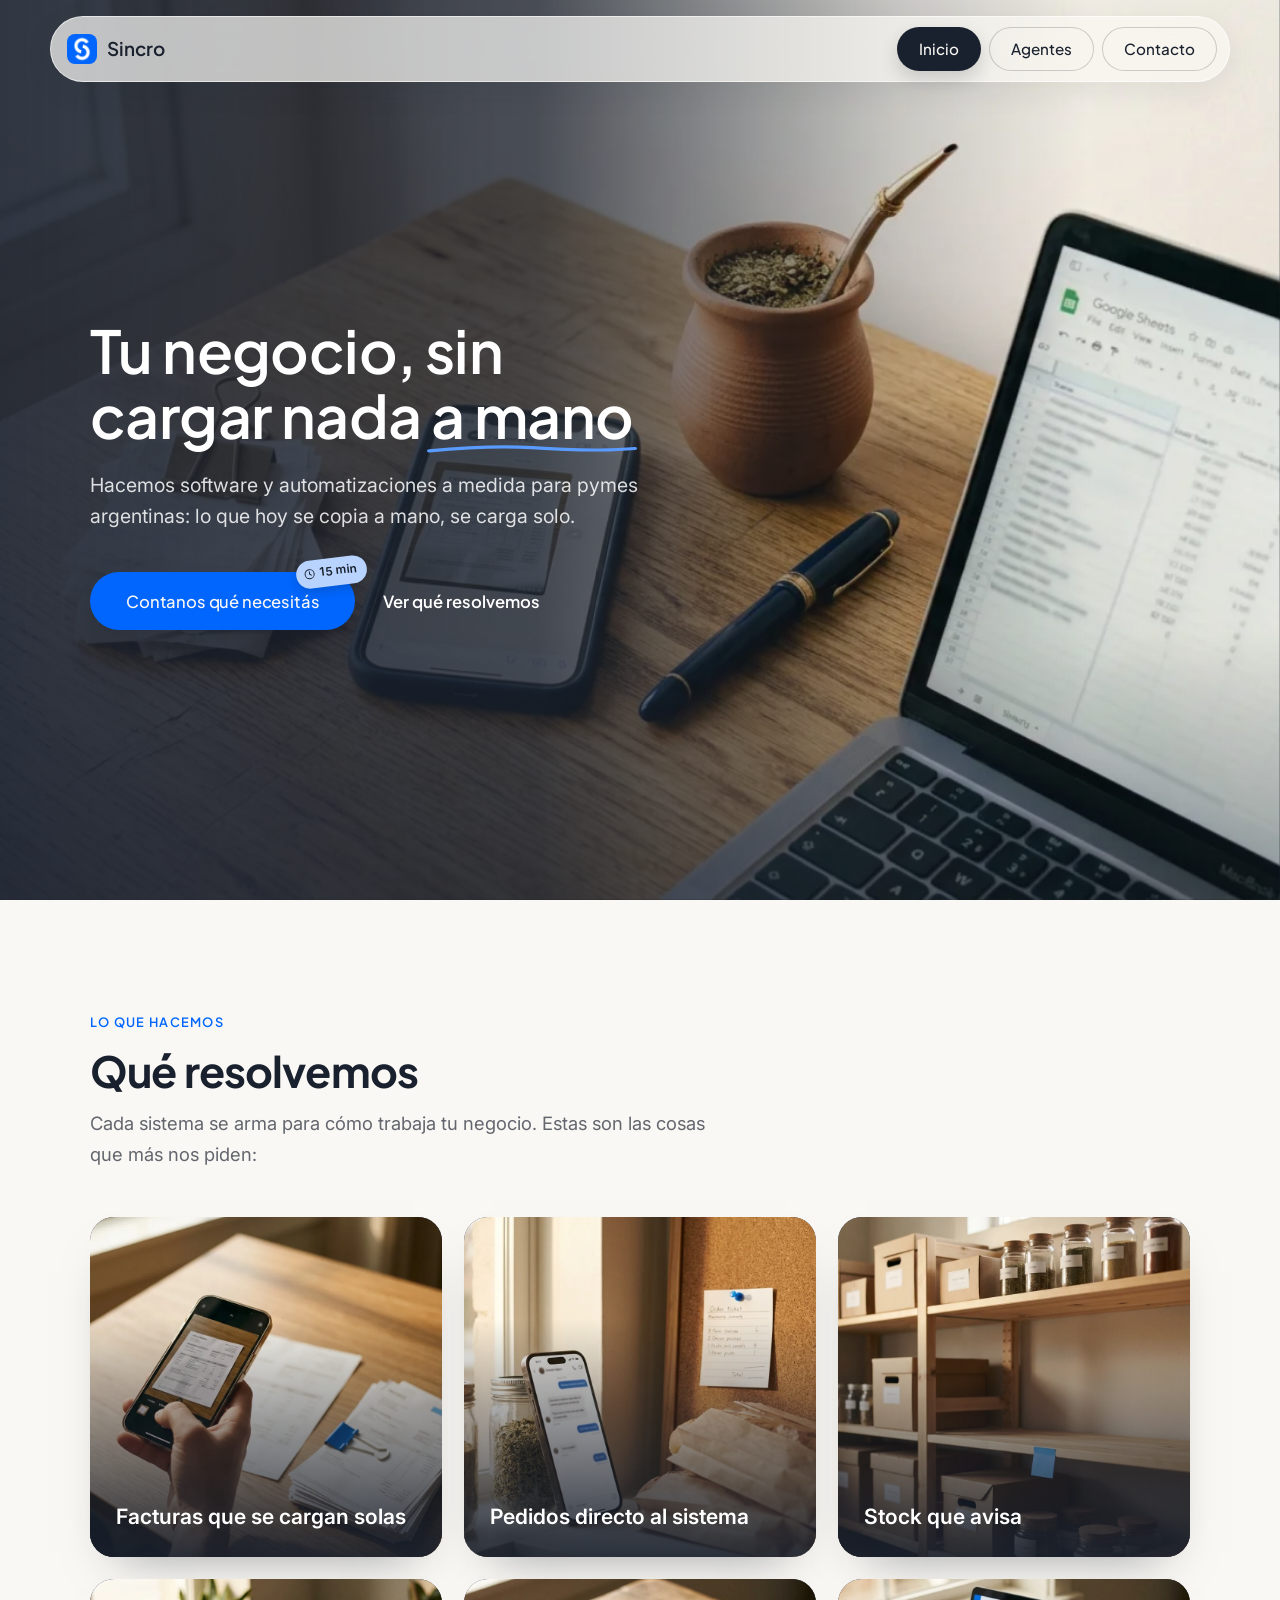
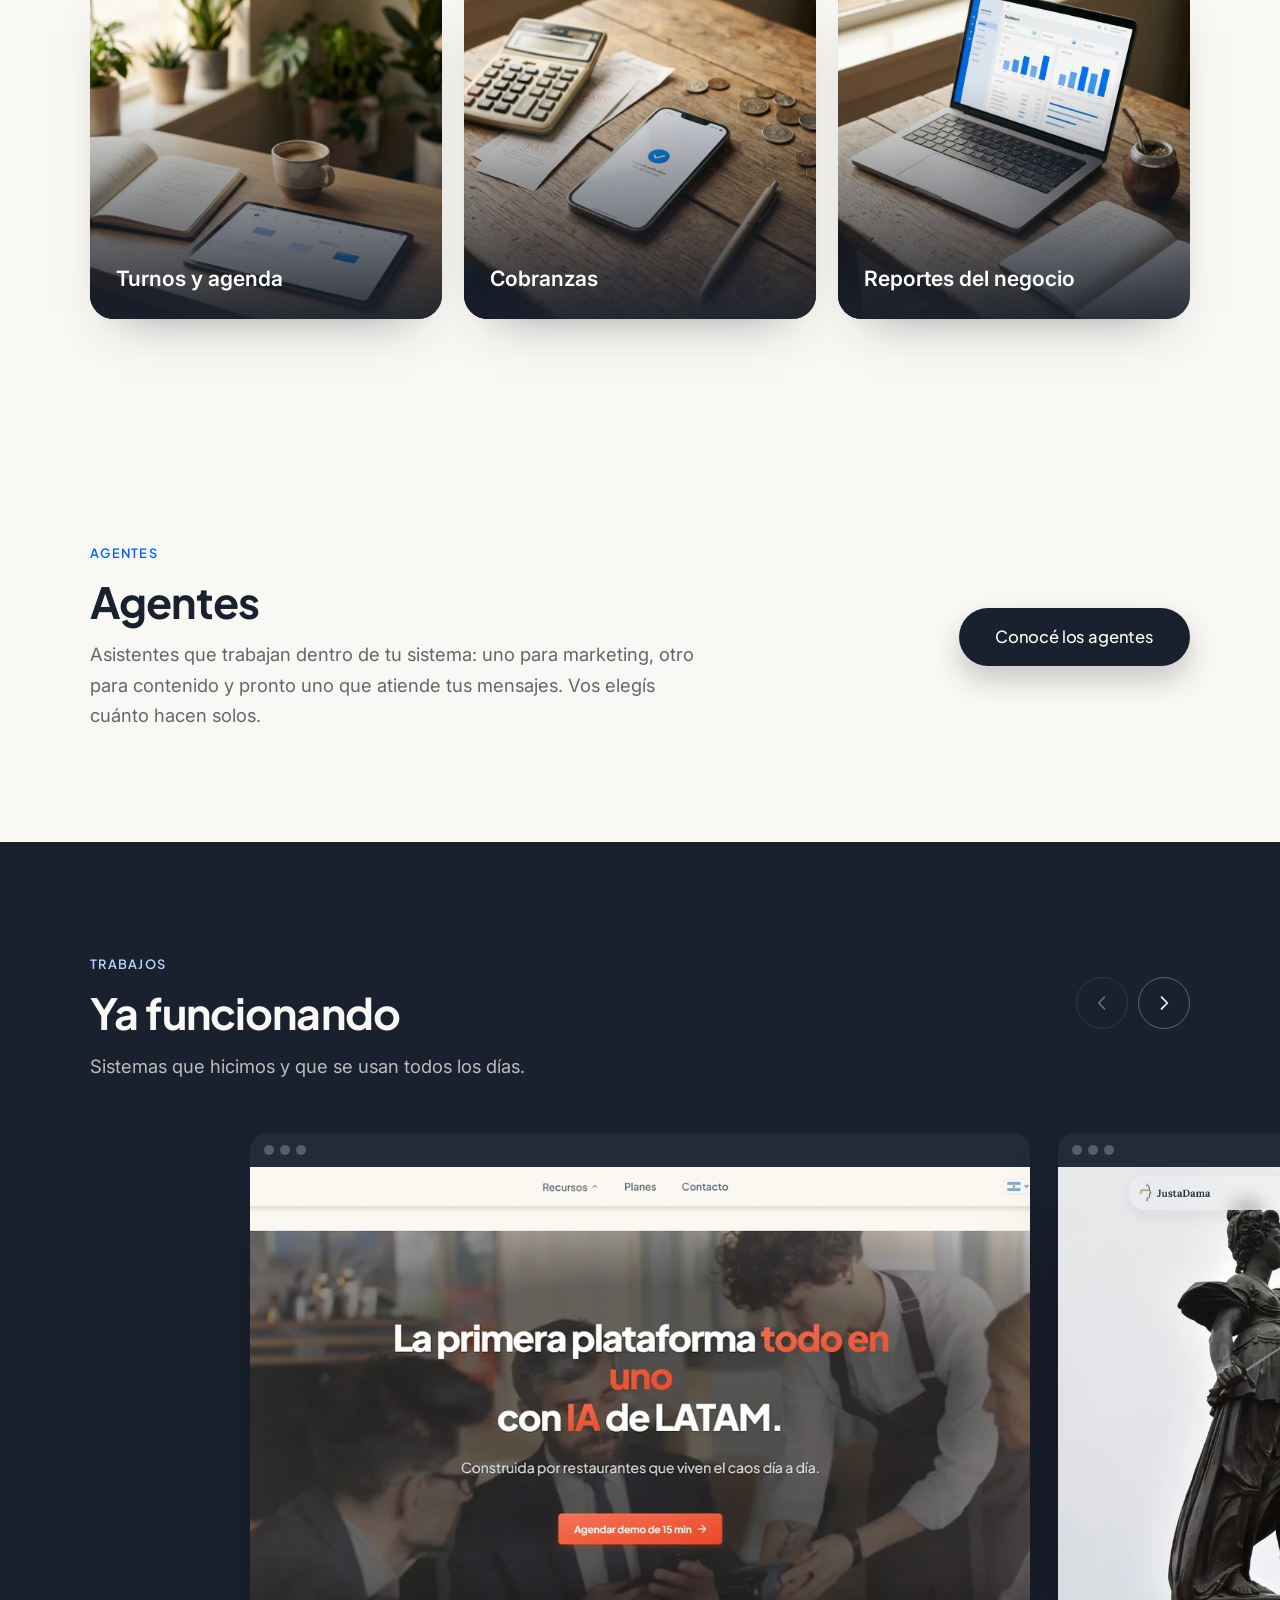
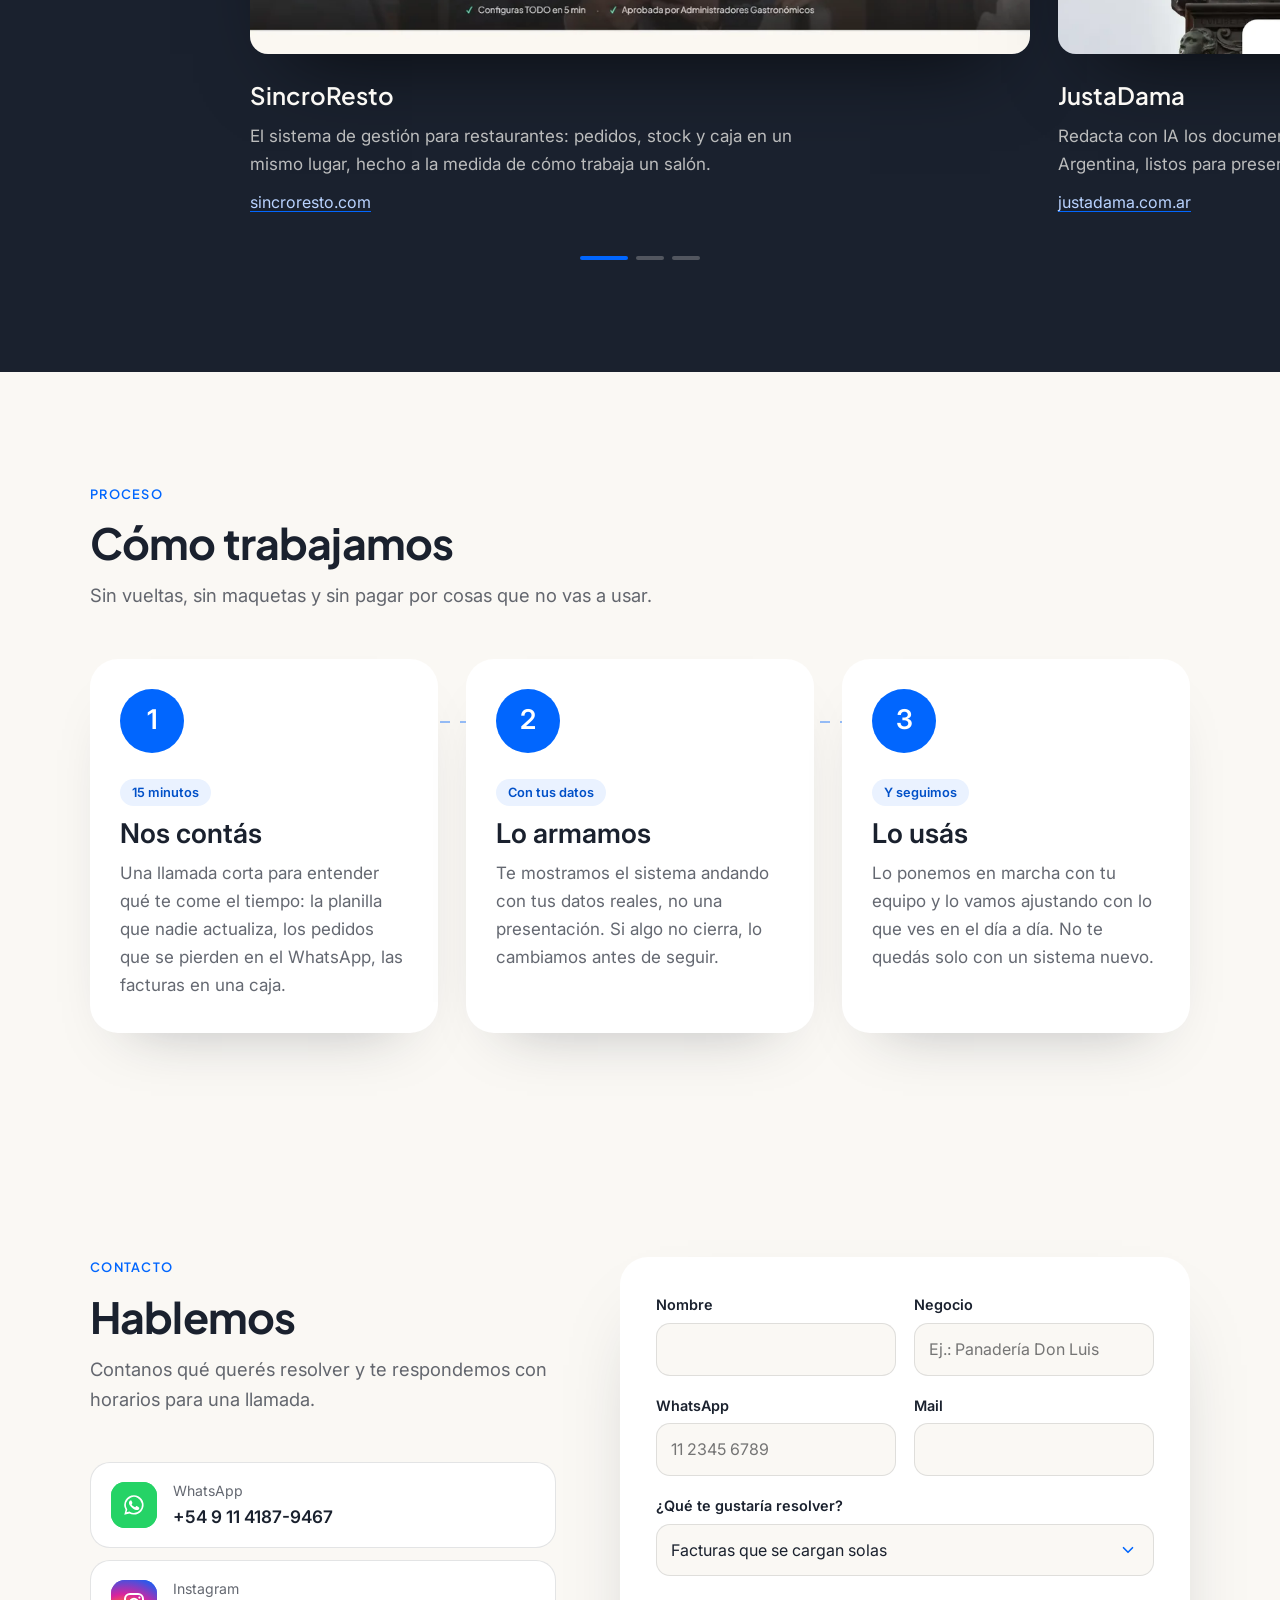
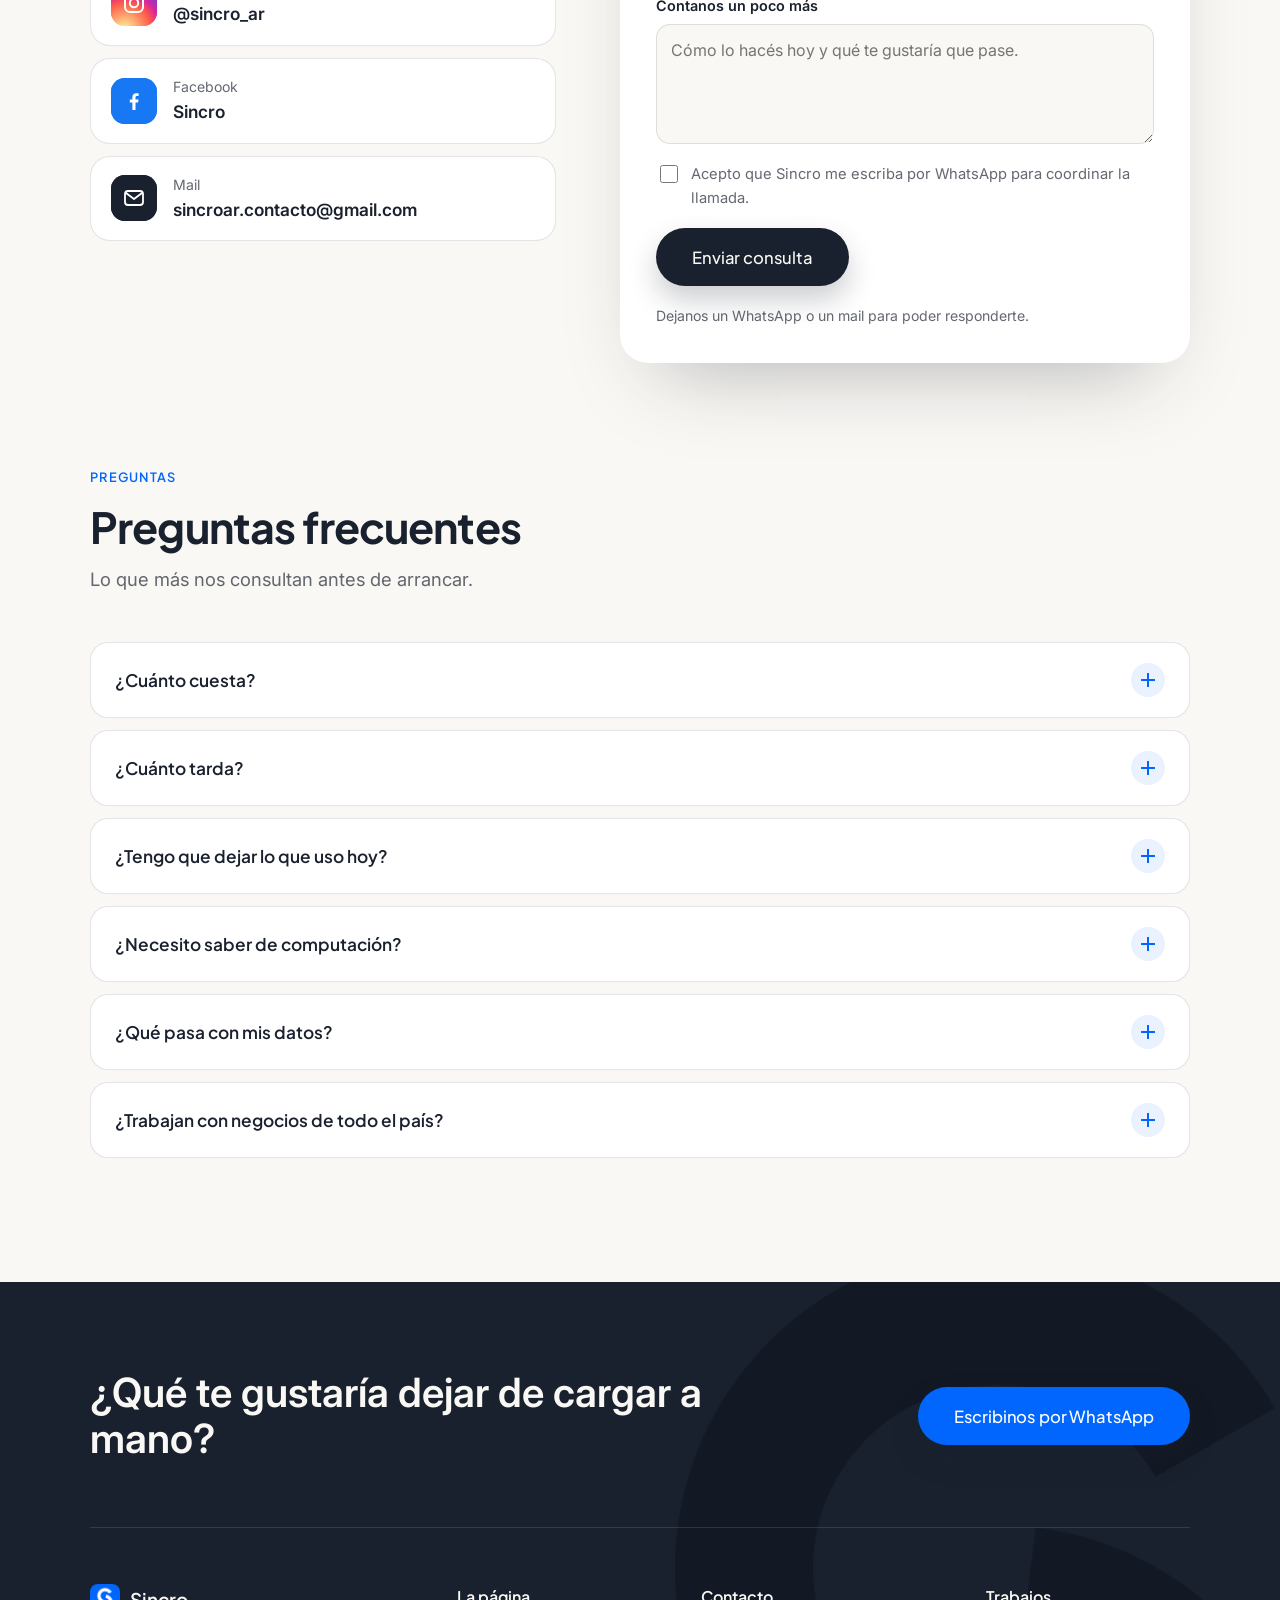
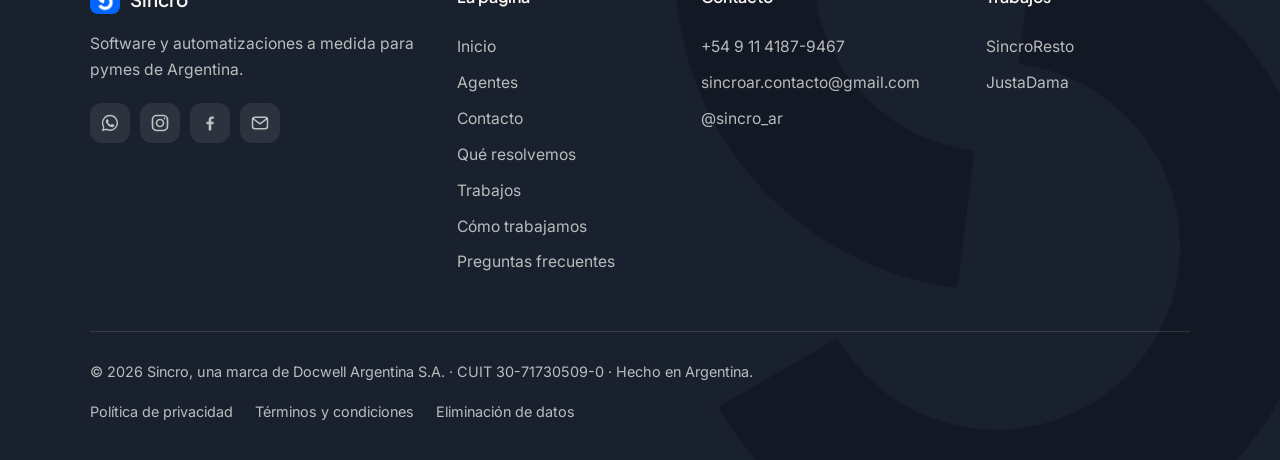
==== commit dd78ff4a: "web: menú de tres pastillas (Inicio, Agentes, Contacto) y página de contacto propia Co-Authored-By: " ====
--- a/index.html
+++ b/index.html
@@ -9,7 +9,7 @@
 <link rel="preconnect" href="https://fonts.googleapis.com">
 <link rel="preconnect" href="https://fonts.gstatic.com" crossorigin>
 <link href="https://fonts.googleapis.com/css2?family=Inter:wght@400;500;600&family=Plus+Jakarta+Sans:wght@500;600;700&display=swap" rel="stylesheet">
-<link rel="stylesheet" href="estilo.css?v=6">
+<link rel="stylesheet" href="estilo.css?v=9">
 <script>document.documentElement.classList.add("js")</script>
 <style>
   /* ---- Hero: la foto a todo el ancho y el texto encima ---- */
@@ -134,89 +134,6 @@
   .pasos b { display: block; font-size: 1.7rem; font-weight: 600; line-height: 1.15; margin-bottom: 10px; }
   .pasos p { margin: 0; color: var(--tinta-suave); }
 
-  /* Hablemos: el formulario, las redes y las preguntas */
-  .contacto-grilla { display: grid; grid-template-columns: 0.9fr 1.1fr; gap: 64px; align-items: start; }
-  .form { background: #fff; border-radius: 28px; padding: 36px; box-shadow: 0 40px 80px -40px rgba(26, 33, 46, 0.35); display: grid; grid-template-columns: 1fr 1fr; gap: 18px; font-family: var(--ui); }
-  .campo { display: grid; gap: 6px; align-content: start; }
-  .campo.ancho, .consentimiento, .form .enviar, .form .nota { grid-column: 1 / -1; }
-  .campo label { font-size: 0.9rem; font-weight: 600; }
-  .campo input, .campo select, .campo textarea {
-    font: inherit; font-size: 1rem; color: var(--tinta); background: var(--papel);
-    border: 1px solid var(--linea); border-radius: 14px; padding: 12px 14px; width: 100%;
-    transition: border-color 0.2s ease, box-shadow 0.2s ease;
-  }
-  .campo textarea { min-height: 120px; resize: vertical; }
-  .campo input:focus, .campo select:focus, .campo textarea:focus { outline: none; border-color: var(--azul); box-shadow: 0 0 0 4px rgba(1, 102, 254, 0.15); }
-  /* El select: cerrado con flecha propia en todos los navegadores; abierto, con la lista
-     estilada en los que ya dejan (Chrome y Edge, appearance: base-select) */
-  .campo select {
-    appearance: none; -webkit-appearance: none; cursor: pointer; padding-right: 46px;
-    background: var(--papel) url("data:image/svg+xml,%3Csvg xmlns='http://www.w3.org/2000/svg' viewBox='0 0 24 24' fill='none' stroke='%230166fe' stroke-width='2.2' stroke-linecap='round' stroke-linejoin='round'%3E%3Cpath d='M6 9l6 6 6-6'/%3E%3C/svg%3E") no-repeat right 16px center / 18px;
-  }
-  .campo select:hover { border-color: var(--azul); }
-  .campo option { background: #fff; color: var(--tinta); }
-  @supports (appearance: base-select) {
-    .campo select, .campo ::picker(select) { appearance: base-select; }
-    .campo select { display: flex; align-items: center; background-image: none; padding-right: 14px; }
-    .campo select::picker-icon { content: ''; width: 18px; height: 18px; margin-left: auto; background: url("data:image/svg+xml,%3Csvg xmlns='http://www.w3.org/2000/svg' viewBox='0 0 24 24' fill='none' stroke='%230166fe' stroke-width='2.2' stroke-linecap='round' stroke-linejoin='round'%3E%3Cpath d='M6 9l6 6 6-6'/%3E%3C/svg%3E") no-repeat center / contain; transition: transform 0.3s ease; }
-    .campo select:open::picker-icon { transform: rotate(180deg); }
-    .campo ::picker(select) {
-      border: 1px solid var(--linea); border-radius: 18px; padding: 6px; margin-top: 6px;
-      background: #fff; box-shadow: 0 24px 48px -20px rgba(26, 33, 46, 0.35);
-      opacity: 0; transform: translateY(-6px);
-      transition: opacity 0.2s ease, transform 0.25s ease, overlay 0.25s allow-discrete, display 0.25s allow-discrete;
-    }
-    .campo ::picker(select):popover-open { opacity: 1; transform: none; }
-    @starting-style { .campo ::picker(select):popover-open { opacity: 0; transform: translateY(-6px); } }
-    .campo option { padding: 10px 14px; border-radius: 12px; font-size: 0.98rem; transition: background 0.15s ease; }
-    .campo option:hover, .campo option:focus-visible { background: #eaf2ff; outline: none; }
-    .campo option:checked { background: var(--azul); color: #fff; font-weight: 600; }
-    .campo option::checkmark { display: none; }
-  }
-  .trampa { position: absolute; left: -9999px; width: 1px; height: 1px; overflow: hidden; }
-  .form .enviar:disabled { opacity: 0.6; cursor: wait; }
-  .consentimiento { display: flex; gap: 10px; align-items: flex-start; font-size: 0.92rem; color: var(--tinta-suave); }
-  .consentimiento input { margin-top: 3px; accent-color: var(--azul); width: 18px; height: 18px; flex: none; }
-  .form .enviar { justify-self: start; border: 0; cursor: pointer; font-family: var(--serif); }
-  .form .nota { margin: 0; font-size: 0.88rem; color: var(--tinta-suave); }
-  .form .nota[data-estado="ok"] { color: #0150c8; font-weight: 600; }
-
-  .redes { display: grid; gap: 12px; }
-  .red {
-    display: flex; align-items: center; gap: 16px; padding: 16px 20px; border-radius: 20px; text-decoration: none;
-    background: #fff; border: 1px solid var(--linea); transition: transform 0.2s ease, border-color 0.2s ease, box-shadow 0.2s ease;
-  }
-  .red:hover { transform: translateY(-2px); border-color: var(--azul); box-shadow: 0 16px 30px -20px rgba(1, 102, 254, 0.5); }
-  .red:focus-visible { border-radius: 20px; }
-  /* El icono late y cada tanto pasa un brillo por la tarjeta, para que se note */
-  .red { position: relative; overflow: hidden; isolation: isolate; }
-  .red::after {
-    content: ''; position: absolute; top: 0; bottom: 0; left: -60%; width: 40%; pointer-events: none;
-    background: linear-gradient(100deg, transparent, rgba(1, 102, 254, 0.12), transparent); transform: skewX(-18deg);
-  }
-  .red .icono { position: relative; }
-  .red .icono::before { content: ''; position: absolute; inset: 0; border-radius: inherit; background: inherit; z-index: -1; }
-  @media (prefers-reduced-motion: no-preference) {
-    .red.wa::after, .red.ig::after, .red.fb::after { animation: brillo 4.5s ease-in-out infinite; }
-    .red.ig::after { animation-delay: 0.3s; }
-    .red.fb::after { animation-delay: 0.6s; }
-    .red.wa .icono::before, .red.ig .icono::before, .red.fb .icono::before { animation: late 2.4s ease-out infinite; }
-    .red.ig .icono::before { animation-delay: 0.6s; }
-    .red.fb .icono::before { animation-delay: 1.2s; }
-    .red:hover .icono { animation: sacude 0.6s ease; }
-  }
-  @keyframes brillo { 0%, 60% { left: -60%; } 85%, 100% { left: 130%; } }
-  @keyframes late { 0% { transform: scale(1); opacity: 0.55; } 100% { transform: scale(1.7); opacity: 0; } }
-  @keyframes sacude { 0%, 100% { transform: rotate(0); } 25% { transform: rotate(-12deg) scale(1.1); } 60% { transform: rotate(9deg) scale(1.1); } }
-  .red .icono { flex: none; width: 46px; height: 46px; border-radius: 14px; display: grid; place-items: center; color: #fff; }
-  .red .icono svg { width: 24px; height: 24px; }
-  .red.ig .icono { background: radial-gradient(circle at 30% 107%, #fdf497 0%, #fd5949 45%, #d6249f 60%, #285aeb 90%); }
-  .red.fb .icono { background: #1877f2; }
-  .red.wa .icono { background: #25d366; }
-  .red.mail .icono { background: var(--tinta); }
-  .red small { display: block; color: var(--tinta-suave); font-size: 0.88rem; font-family: var(--ui); }
-  .red b { font-size: 1.08rem; font-weight: 600; overflow-wrap: anywhere; }
-
   .faq { margin: 104px 0 0; }
 
   /* ---- Al scrollear: cada seccion entra a su manera ---- */
@@ -263,12 +180,9 @@
   <div class="barra-adentro">
     <a class="marca" href="#"><img src="logo.png" alt="">Sincro</a>
     <nav id="menu-principal" aria-label="Principal">
-      <a href="#resolvemos">Qué resolvemos</a>
-      <a href="#trabajos">Trabajos</a>
-      <a href="agentes.html">Agentes</a>
-      <a href="#como">Cómo trabajamos</a>
-      <a href="#preguntas">Preguntas</a>
-      <a class="pildora" href="#contacto">Contacto</a>
+      <a class="pildora" href="index.html" aria-current="page">Inicio</a>
+      <a class="pildora" href="agentes.html">Agentes</a>
+      <a class="pildora" href="contacto.html">Contacto</a>
     </nav>
     <button class="menu-btn" type="button" aria-expanded="false" aria-controls="menu-principal" aria-label="Abrir menú"><span></span><span></span><span></span></button>
   </div>
@@ -468,9 +382,11 @@
       </div>
       <nav aria-label="Secciones">
         <h3>La página</h3>
+        <a href="index.html">Inicio</a>
+        <a href="agentes.html">Agentes</a>
+        <a href="contacto.html">Contacto</a>
         <a href="#resolvemos">Qué resolvemos</a>
         <a href="#trabajos">Trabajos</a>
-        <a href="agentes.html">Agentes</a>
         <a href="#como">Cómo trabajamos</a>
         <a href="#preguntas">Preguntas frecuentes</a>
       </nav>
@@ -551,75 +467,7 @@
     }
   })();
 
-  // Formulario: va al bot de WhatsApp de Sincro (que se lo pasa a Homero). Si
-  // el bot no contesta, se arma el mail con lo mismo para no perder la consulta.
-  const FORMULARIO = 'https://wa.apps.punchi.dev/formulario';
-  document.getElementById('form-contacto').addEventListener('submit', async (e) => {
-    e.preventDefault();
-    const f = e.target;
-    const nota = f.querySelector('.nota');
-    const boton = f.querySelector('.enviar');
-    if (!f.nombre.value.trim() || (!f.whatsapp.value.trim() && !f.mail.value.trim())) {
-      nota.dataset.estado = '';
-      nota.textContent = 'Falta tu nombre y un WhatsApp o mail para poder responderte.';
-      return;
-    }
-    const datos = {
-      nombre: f.nombre.value,
-      negocio: f.negocio.value,
-      whatsapp: f.whatsapp.value,
-      mail: f.mail.value,
-      tema: f.tema.value,
-      mensaje: f.mensaje.value,
-      acepta_whatsapp: f.acepta_whatsapp.checked,
-      sitio: f.sitio.value,
-    };
-    boton.disabled = true;
-    nota.dataset.estado = '';
-    nota.textContent = 'Enviando…';
-    try {
-      const r = await fetch(FORMULARIO, {
-        method: 'POST',
-        headers: { 'content-type': 'application/json' },
-        body: JSON.stringify(datos),
-        signal: AbortSignal.timeout(15000),
-      });
-      if (r.ok) {
-        f.reset();
-        nota.dataset.estado = 'ok';
-        nota.textContent = datos.acepta_whatsapp
-          ? '¡Listo! Te escribimos por WhatsApp en unos minutos.'
-          : '¡Listo! Te respondemos en el día hábil.';
-        return;
-      }
-      const { code } = await r.json().catch(() => ({}));
-      if (code === 'demasiados_envios') {
-        nota.textContent = 'Ya recibimos varias consultas desde acá. Probá en unos minutos o escribinos por WhatsApp.';
-        return;
-      }
-      if (code === 'falta_contacto') {
-        nota.textContent = 'Revisá el WhatsApp o el mail: no parecen válidos.';
-        return;
-      }
-      throw new Error(code || String(r.status));
-    } catch {
-      const cuerpo = [
-        'Nombre: ' + datos.nombre,
-        'Negocio: ' + datos.negocio,
-        'WhatsApp: ' + datos.whatsapp + (datos.acepta_whatsapp ? ' (acepta que le escriban por WhatsApp)' : ''),
-        'Mail: ' + datos.mail,
-        'Quiere resolver: ' + datos.tema,
-        '',
-        datos.mensaje,
-      ].join('\n');
-      location.href = 'mailto:sincroar.contacto@gmail.com?subject=' + encodeURIComponent('Consulta de ' + datos.nombre) + '&body=' + encodeURIComponent(cuerpo);
-      nota.dataset.estado = 'ok';
-      nota.textContent = 'No pudimos enviarla desde acá: se abrió tu mail con la consulta armada, solo falta tocar Enviar.';
-    } finally {
-      boton.disabled = false;
-    }
-  });
 </script>
-<script src="sitio.js?v=1" defer></script>
+<script src="sitio.js?v=2" defer></script>
 </body>
 </html>
--- a/estilo.css
+++ b/estilo.css
@@ -48,8 +48,6 @@
 .marca { display: flex; align-items: center; gap: 10px; text-decoration: none; color: var(--tinta); font-size: 1.18rem; font-weight: 600; }
 .marca img { width: 30px; height: 30px; border-radius: 8px; }
 .barra nav { display: flex; align-items: center; gap: 22px; }
-.barra nav a:not(.pildora) { text-decoration: none; font-size: 0.95rem; opacity: 0.8; }
-.barra nav a:not(.pildora):hover { opacity: 1; }
 
 /* ---- Botones ---- */
 .pildora {
@@ -147,7 +145,6 @@
 .legal p, .legal li { color: var(--tinta-suave); max-width: 38em; }
 .legal li { margin-bottom: 6px; }
 .legal .fecha { margin: 0 0 40px; font-family: var(--ui); font-size: 0.92rem; }
-.barra nav a[aria-current="page"] { opacity: 1; text-decoration: underline; text-decoration-color: var(--azul); text-underline-offset: 6px; }
 .pie-legal { display: flex; gap: 22px; flex-wrap: wrap; }
 
 /* ---- Agentes: adelanto en el inicio ---- */
@@ -193,23 +190,21 @@
 .menu-btn[aria-expanded="true"] span:nth-child(1) { top: 21px; transform: rotate(45deg); }
 .menu-btn[aria-expanded="true"] span:nth-child(2) { opacity: 0; }
 .menu-btn[aria-expanded="true"] span:nth-child(3) { top: 21px; transform: rotate(-45deg); }
-.menu-velo { position: fixed; inset: 0; z-index: 40; background: rgba(26, 33, 46, 0.4); opacity: 0; visibility: hidden; transition: opacity 0.3s ease, visibility 0.3s ease; }
+.menu-velo { position: fixed; inset: 0; z-index: 40; background: rgba(14, 19, 30, 0.6); opacity: 0; visibility: hidden; transition: opacity 0.3s ease, visibility 0.3s ease; }
 .menu-velo.visible { opacity: 1; visibility: visible; }
 html.menu-abierto, html.menu-abierto body { overflow: hidden; }
 @media (max-width: 720px) {
   .menu-btn { display: block; }
   .barra nav {
     position: absolute; top: calc(100% + 10px); left: 0; right: 0;
-    flex-direction: column; align-items: stretch; gap: 2px; padding: 10px;
-    border-radius: 24px; background: rgba(250, 248, 244, 0.98); border: 1px solid var(--linea);
+    flex-direction: column; align-items: stretch; gap: 8px; padding: 12px;
+    border-radius: 24px; background: #faf8f4; border: 1px solid var(--linea);
     box-shadow: 0 28px 60px -14px rgba(26, 33, 46, 0.38);
     opacity: 0; visibility: hidden; transform: translateY(-10px) scale(0.98); transform-origin: top right;
     transition: opacity 0.25s ease, transform 0.4s cubic-bezier(0.22, 1, 0.36, 1), visibility 0.25s ease;
   }
   .barra nav.abierto { opacity: 1; visibility: visible; transform: none; }
-  .barra nav a:not(.pildora) { display: block; padding: 14px 16px; border-radius: 14px; font-size: 1.05rem; opacity: 1; }
-  .barra nav a:not(.pildora):hover { background: rgba(26, 33, 46, 0.06); }
-  .barra nav .pildora { justify-content: center; height: 52px; margin-top: 6px; }
+  .barra nav a.pildora { justify-content: center; height: 52px; font-size: 1.02rem; }
 }
 
 /* ---- Al scrollear: cada cosa entra a su manera (sin JS se ve todo) ---- */
@@ -223,3 +218,102 @@
 }
 @keyframes flota { from { transform: translateY(-7px); } to { transform: translateY(9px); } }
 [data-parallax] { display: block; transform: translate3d(0, var(--py, 0px), 0); will-change: transform; }
+
+/* ---- Contacto: formulario y redes (home y contacto.html) ---- */
+.contacto-grilla { display: grid; grid-template-columns: 0.9fr 1.1fr; gap: 64px; align-items: start; }
+.form { background: #fff; border-radius: 28px; padding: 36px; box-shadow: 0 40px 80px -40px rgba(26, 33, 46, 0.35); display: grid; grid-template-columns: 1fr 1fr; gap: 18px; font-family: var(--ui); }
+.campo { display: grid; gap: 6px; align-content: start; }
+.campo.ancho, .consentimiento, .form .enviar, .form .nota { grid-column: 1 / -1; }
+.campo label { font-size: 0.9rem; font-weight: 600; }
+.campo input, .campo select, .campo textarea {
+  font: inherit; font-size: 1rem; color: var(--tinta); background: var(--papel);
+  border: 1px solid var(--linea); border-radius: 14px; padding: 12px 14px; width: 100%;
+  transition: border-color 0.2s ease, box-shadow 0.2s ease;
+}
+.campo textarea { min-height: 120px; resize: vertical; }
+.campo input:focus, .campo select:focus, .campo textarea:focus { outline: none; border-color: var(--azul); box-shadow: 0 0 0 4px rgba(1, 102, 254, 0.15); }
+/* El select: cerrado con flecha propia en todos los navegadores; abierto, con la lista
+   estilada en los que ya dejan (Chrome y Edge, appearance: base-select) */
+.campo select {
+  appearance: none; -webkit-appearance: none; cursor: pointer; padding-right: 46px;
+  background: var(--papel) url("data:image/svg+xml,%3Csvg xmlns='http://www.w3.org/2000/svg' viewBox='0 0 24 24' fill='none' stroke='%230166fe' stroke-width='2.2' stroke-linecap='round' stroke-linejoin='round'%3E%3Cpath d='M6 9l6 6 6-6'/%3E%3C/svg%3E") no-repeat right 16px center / 18px;
+}
+.campo select:hover { border-color: var(--azul); }
+.campo option { background: #fff; color: var(--tinta); }
+@supports (appearance: base-select) {
+  .campo select, .campo ::picker(select) { appearance: base-select; }
+  .campo select { display: flex; align-items: center; background-image: none; padding-right: 14px; }
+  .campo select::picker-icon { content: ''; width: 18px; height: 18px; margin-left: auto; background: url("data:image/svg+xml,%3Csvg xmlns='http://www.w3.org/2000/svg' viewBox='0 0 24 24' fill='none' stroke='%230166fe' stroke-width='2.2' stroke-linecap='round' stroke-linejoin='round'%3E%3Cpath d='M6 9l6 6 6-6'/%3E%3C/svg%3E") no-repeat center / contain; transition: transform 0.3s ease; }
+  .campo select:open::picker-icon { transform: rotate(180deg); }
+  .campo ::picker(select) {
+    border: 1px solid var(--linea); border-radius: 18px; padding: 6px; margin-top: 6px;
+    background: #fff; box-shadow: 0 24px 48px -20px rgba(26, 33, 46, 0.35);
+    opacity: 0; transform: translateY(-6px);
+    transition: opacity 0.2s ease, transform 0.25s ease, overlay 0.25s allow-discrete, display 0.25s allow-discrete;
+  }
+  .campo ::picker(select):popover-open { opacity: 1; transform: none; }
+  @starting-style { .campo ::picker(select):popover-open { opacity: 0; transform: translateY(-6px); } }
+  .campo option { padding: 10px 14px; border-radius: 12px; font-size: 0.98rem; transition: background 0.15s ease; }
+  .campo option:hover, .campo option:focus-visible { background: #eaf2ff; outline: none; }
+  .campo option:checked { background: var(--azul); color: #fff; font-weight: 600; }
+  .campo option::checkmark { display: none; }
+}
+.trampa { position: absolute; left: -9999px; width: 1px; height: 1px; overflow: hidden; }
+.form .enviar:disabled { opacity: 0.6; cursor: wait; }
+.consentimiento { display: flex; gap: 10px; align-items: flex-start; font-size: 0.92rem; color: var(--tinta-suave); }
+.consentimiento input { margin-top: 3px; accent-color: var(--azul); width: 18px; height: 18px; flex: none; }
+.form .enviar { justify-self: start; border: 0; cursor: pointer; font-family: var(--titulo); }
+.form .nota { margin: 0; font-size: 0.88rem; color: var(--tinta-suave); }
+.form .nota[data-estado="ok"] { color: #0150c8; font-weight: 600; }
+
+.redes { display: grid; gap: 12px; }
+.red {
+  display: flex; align-items: center; gap: 16px; padding: 16px 20px; border-radius: 20px; text-decoration: none;
+  background: #fff; border: 1px solid var(--linea); transition: transform 0.2s ease, border-color 0.2s ease, box-shadow 0.2s ease;
+}
+.red:hover { transform: translateY(-2px); border-color: var(--azul); box-shadow: 0 16px 30px -20px rgba(1, 102, 254, 0.5); }
+.red:focus-visible { border-radius: 20px; }
+/* El icono late y cada tanto pasa un brillo por la tarjeta, para que se note */
+.red { position: relative; overflow: hidden; isolation: isolate; }
+.red::after {
+  content: ''; position: absolute; top: 0; bottom: 0; left: -60%; width: 40%; pointer-events: none;
+  background: linear-gradient(100deg, transparent, rgba(1, 102, 254, 0.12), transparent); transform: skewX(-18deg);
+}
+.red .icono { position: relative; }
+.red .icono::before { content: ''; position: absolute; inset: 0; border-radius: inherit; background: inherit; z-index: -1; }
+@media (prefers-reduced-motion: no-preference) {
+  .red.wa::after, .red.ig::after, .red.fb::after { animation: brillo 4.5s ease-in-out infinite; }
+  .red.ig::after { animation-delay: 0.3s; }
+  .red.fb::after { animation-delay: 0.6s; }
+  .red.wa .icono::before, .red.ig .icono::before, .red.fb .icono::before { animation: late 2.4s ease-out infinite; }
+  .red.ig .icono::before { animation-delay: 0.6s; }
+  .red.fb .icono::before { animation-delay: 1.2s; }
+  .red:hover .icono { animation: sacude 0.6s ease; }
+}
+@keyframes brillo { 0%, 60% { left: -60%; } 85%, 100% { left: 130%; } }
+@keyframes late { 0% { transform: scale(1); opacity: 0.55; } 100% { transform: scale(1.7); opacity: 0; } }
+@keyframes sacude { 0%, 100% { transform: rotate(0); } 25% { transform: rotate(-12deg) scale(1.1); } 60% { transform: rotate(9deg) scale(1.1); } }
+.red .icono { flex: none; width: 46px; height: 46px; border-radius: 14px; display: grid; place-items: center; color: #fff; }
+.red .icono svg { width: 24px; height: 24px; }
+.red.ig .icono { background: radial-gradient(circle at 30% 107%, #fdf497 0%, #fd5949 45%, #d6249f 60%, #285aeb 90%); }
+.red.fb .icono { background: #1877f2; }
+.red.wa .icono { background: #25d366; }
+.red.mail .icono { background: var(--tinta); }
+.red small { display: block; color: var(--tinta-suave); font-size: 0.88rem; font-family: var(--ui); }
+.red b { font-size: 1.08rem; font-weight: 600; overflow-wrap: anywhere; }
+@media (max-width: 900px) {
+  .contacto-grilla { grid-template-columns: 1fr; gap: 32px; }
+  .form { grid-template-columns: 1fr; padding: 26px; }
+}
+.contacto-pag { padding: 150px 0 96px; }
+.contacto-pag .cabeza { margin-bottom: 40px; }
+.empresa { margin: 20px 4px 0; font-size: 0.9rem; color: var(--tinta-suave); }
+@media (max-width: 900px) { .contacto-pag { padding: 124px 0 72px; } }
+
+/* ---- Nav: tres pildoras; la pagina actual va llena ---- */
+.barra nav { gap: 8px; }
+.barra nav a.pildora:not([aria-current="page"]) { background: transparent; color: var(--tinta); box-shadow: inset 0 0 0 1px rgba(26, 33, 46, 0.2); }
+.barra nav a.pildora:not([aria-current="page"]):hover { background: var(--tinta); color: var(--papel); box-shadow: 0 12px 24px rgba(26, 33, 46, 0.24); }
+.barra nav a.pildora[aria-current="page"] { box-shadow: 0 8px 18px rgba(26, 33, 46, 0.18); }
+.cabeza h1 { margin: 0 0 14px; font-weight: 700; letter-spacing: -0.02em; line-height: 1.1; font-size: clamp(2rem, 2.6vw + 0.6rem, 2.75rem); }
+@media (max-width: 480px) { .red { padding: 14px 16px; gap: 12px; } .red b { font-size: 0.95rem; } }
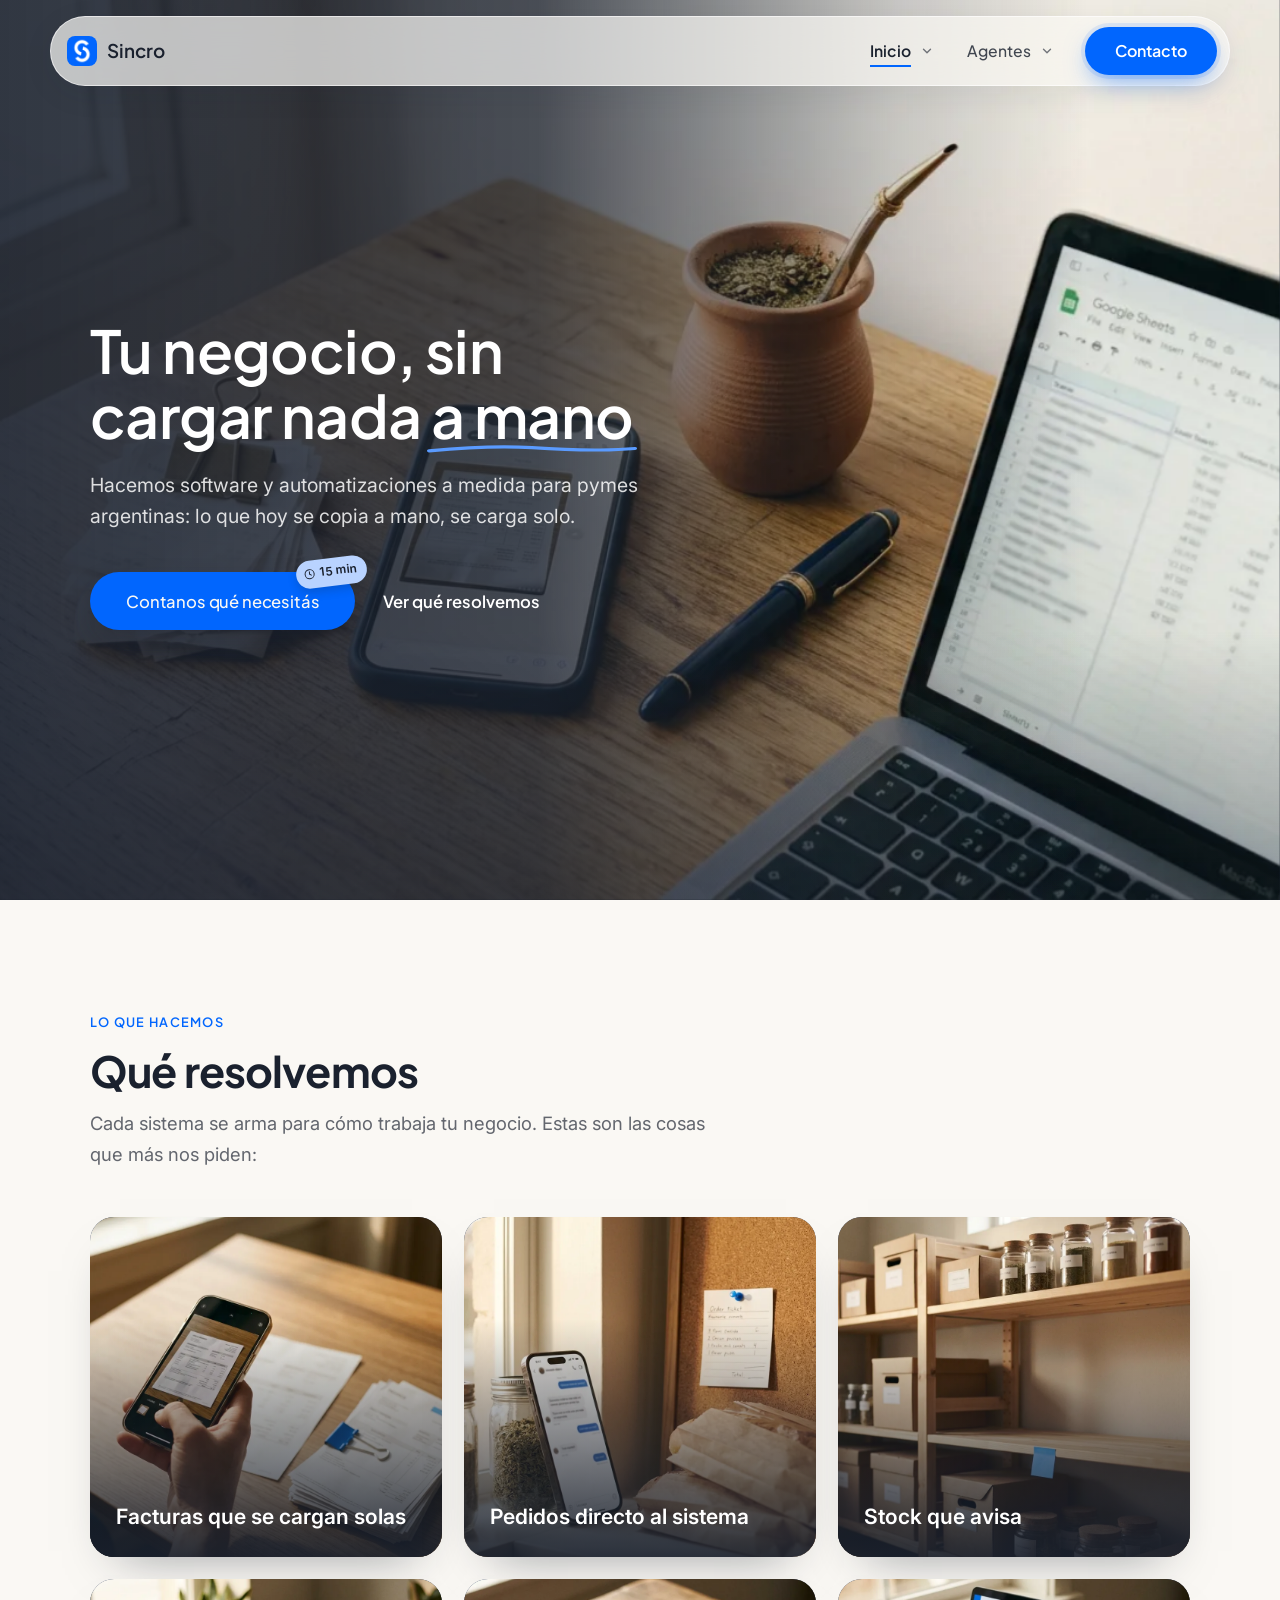
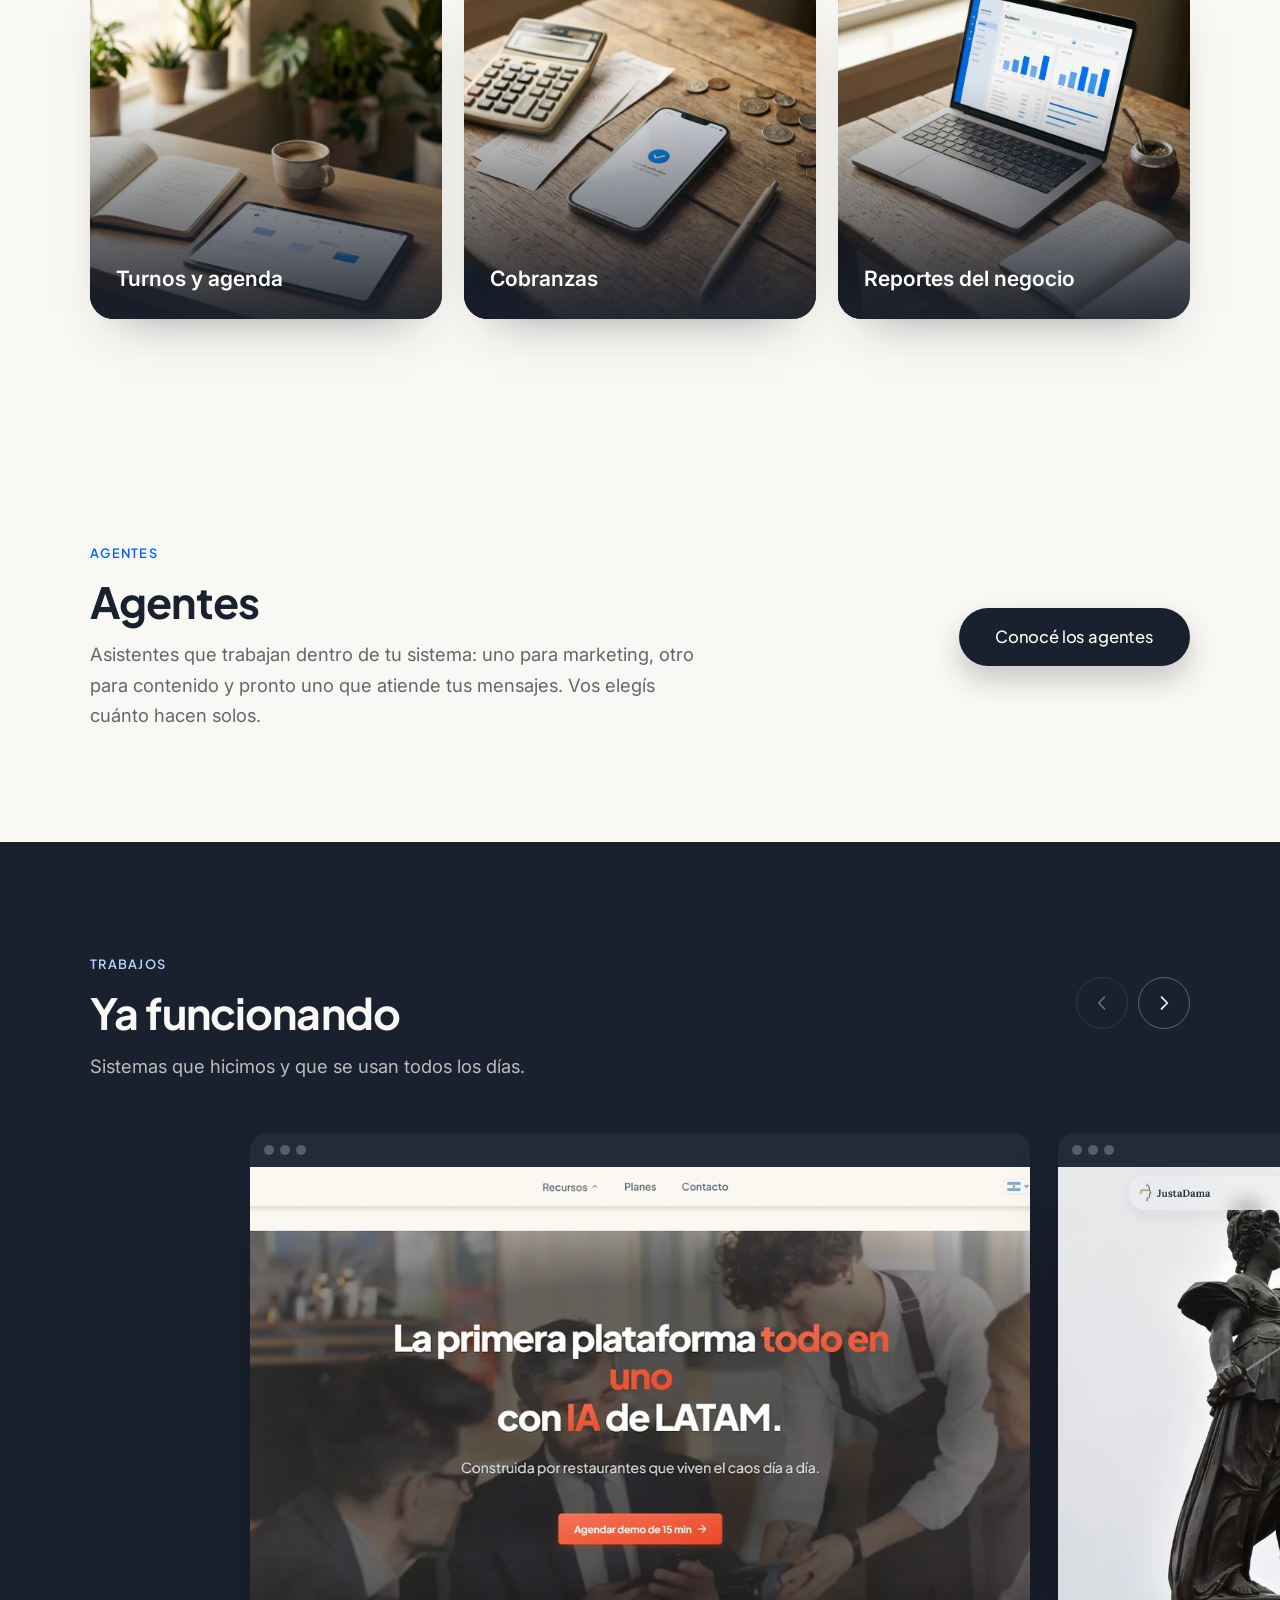
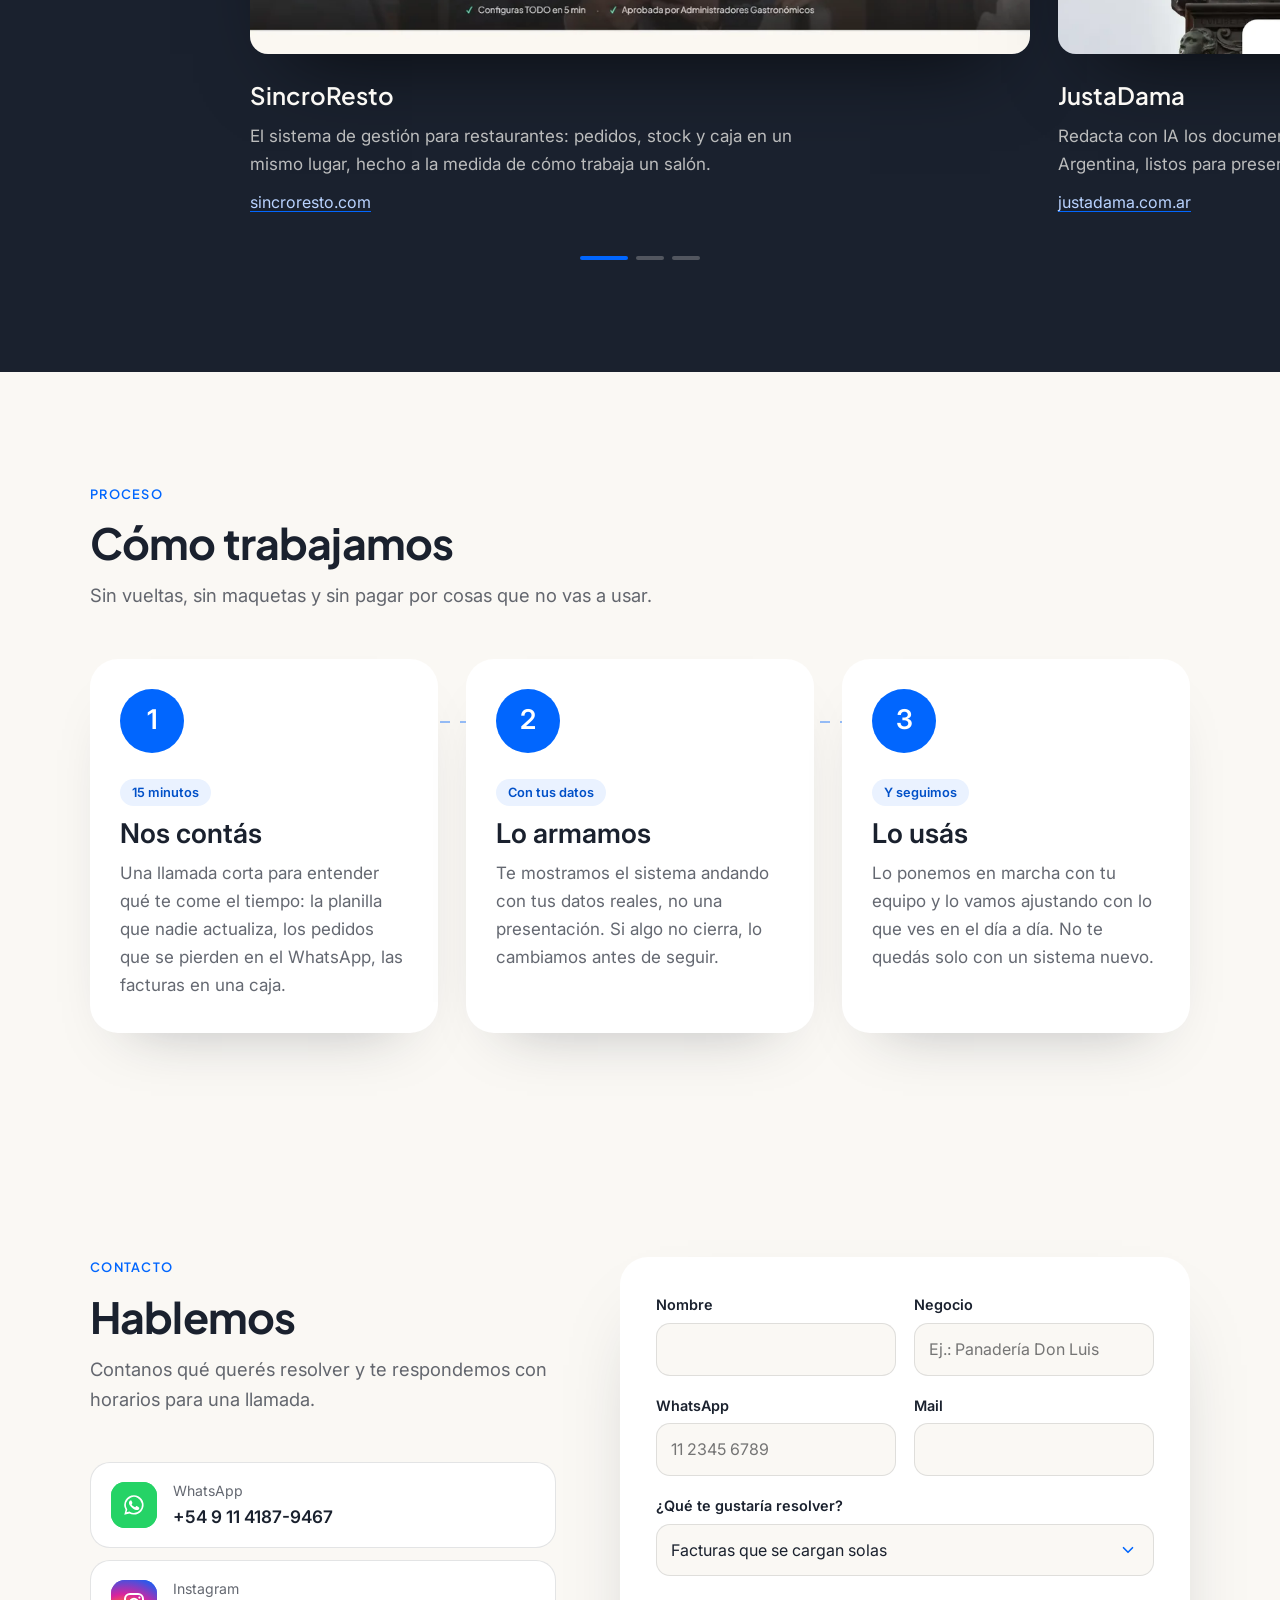
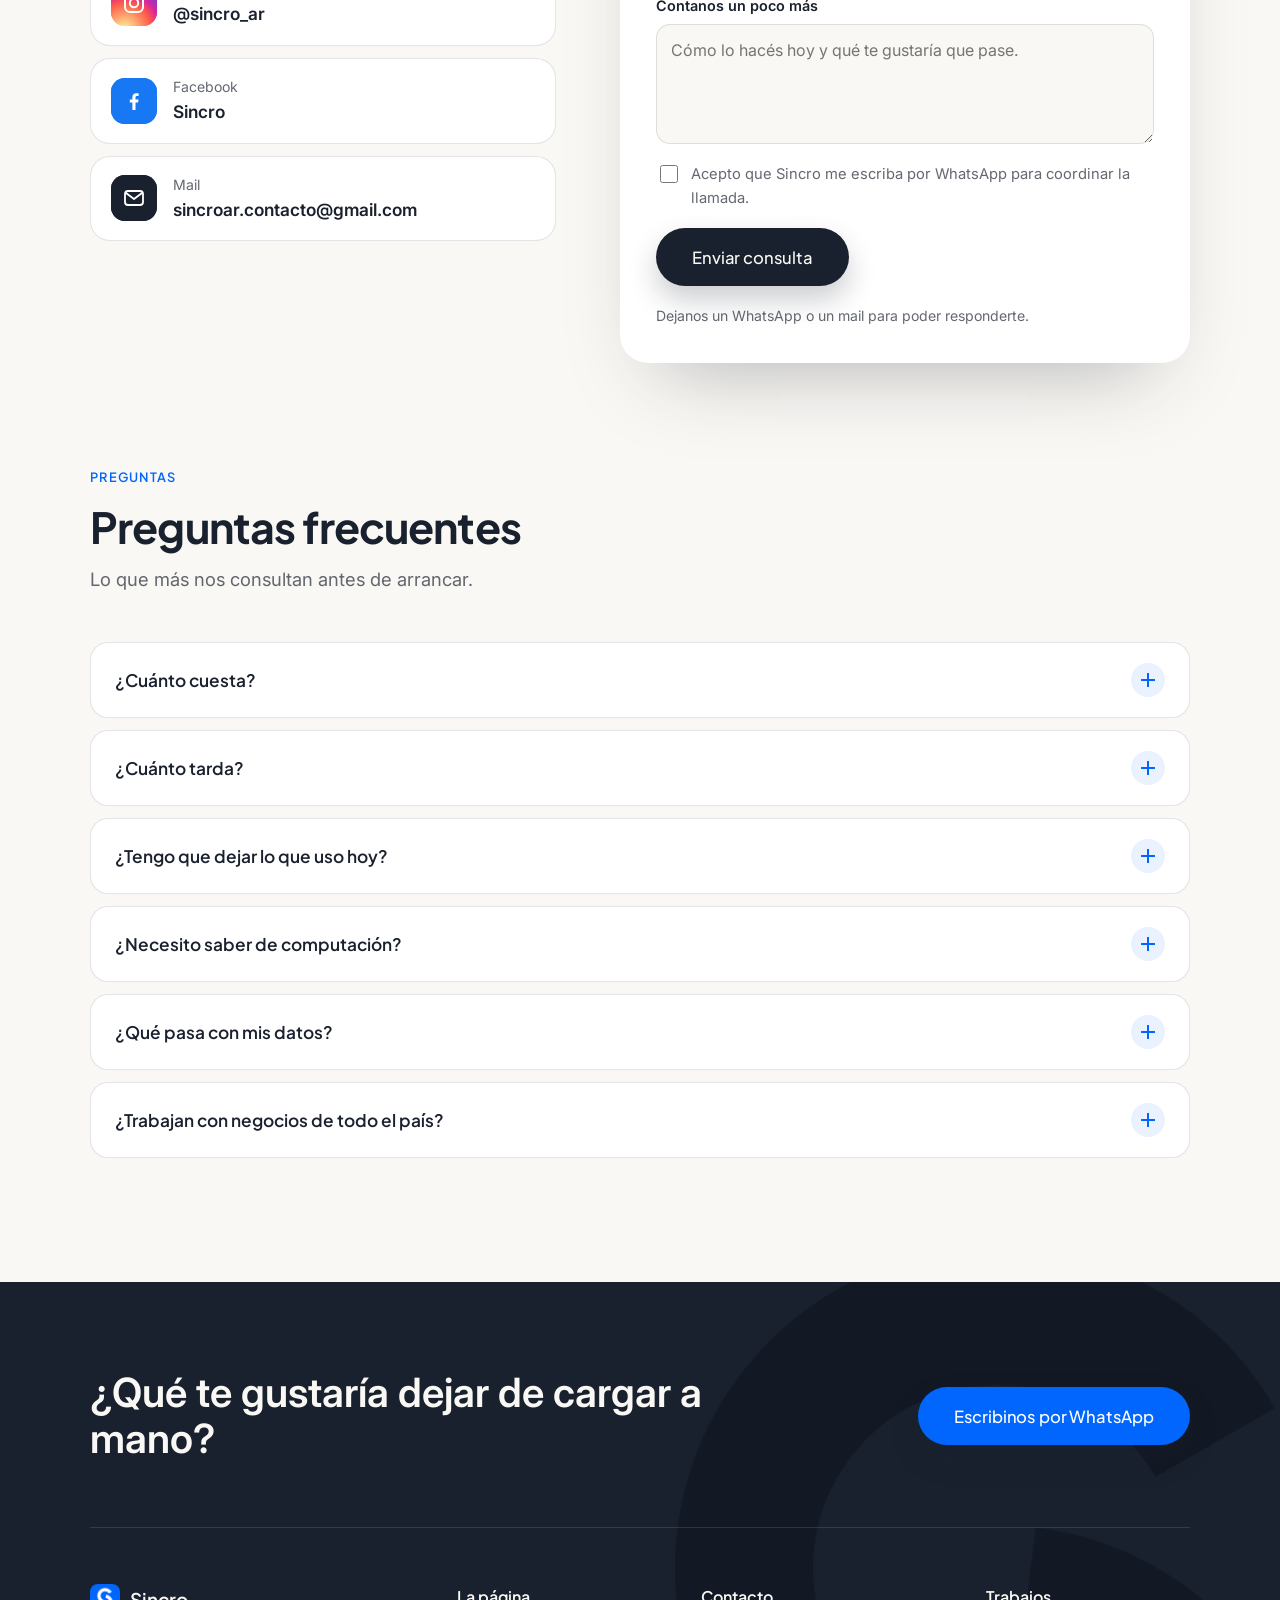
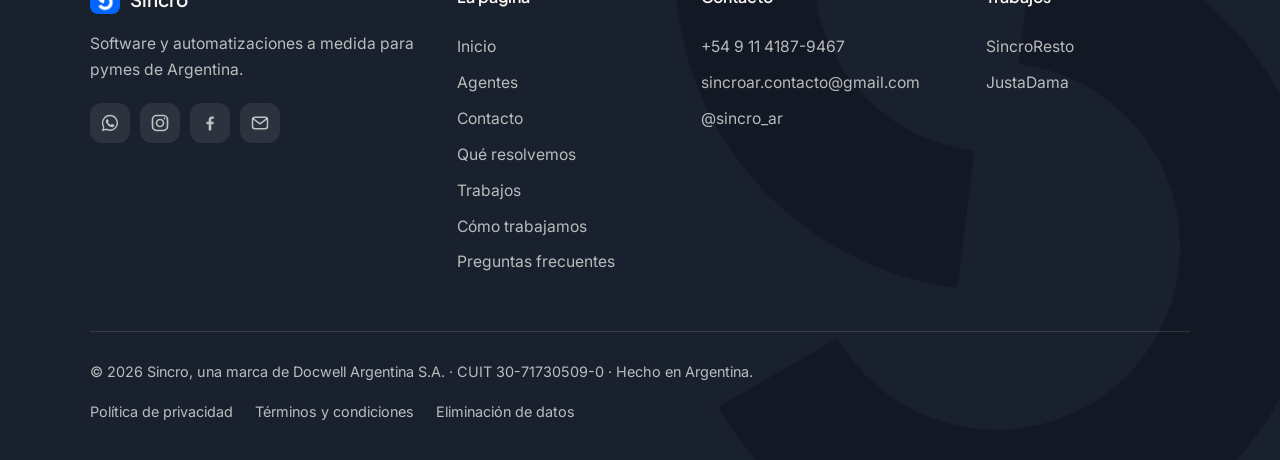
==== commit 54efddf6: "web: menú con Inicio y Agentes como enlaces con desplegable y Contacto como botón azul Co-Authored-B" ====
--- a/index.html
+++ b/index.html
@@ -9,7 +9,7 @@
 <link rel="preconnect" href="https://fonts.googleapis.com">
 <link rel="preconnect" href="https://fonts.gstatic.com" crossorigin>
 <link href="https://fonts.googleapis.com/css2?family=Inter:wght@400;500;600&family=Plus+Jakarta+Sans:wght@500;600;700&display=swap" rel="stylesheet">
-<link rel="stylesheet" href="estilo.css?v=9">
+<link rel="stylesheet" href="estilo.css?v=11">
 <script>document.documentElement.classList.add("js")</script>
 <style>
   /* ---- Hero: la foto a todo el ancho y el texto encima ---- */
@@ -180,9 +180,28 @@
   <div class="barra-adentro">
     <a class="marca" href="#"><img src="logo.png" alt="">Sincro</a>
     <nav id="menu-principal" aria-label="Principal">
-      <a class="pildora" href="index.html" aria-current="page">Inicio</a>
-      <a class="pildora" href="agentes.html">Agentes</a>
-      <a class="pildora" href="contacto.html">Contacto</a>
+      <div class="nav-grupo">
+        <a class="nav-link" href="index.html" aria-current="page">Inicio</a>
+        <button class="nav-flecha" type="button" aria-expanded="false" aria-controls="sub-inicio" aria-label="Secciones de Inicio"><svg viewBox="0 0 24 24" fill="none" stroke="currentColor" stroke-width="2.4" stroke-linecap="round" stroke-linejoin="round" aria-hidden="true"><path d="m6 9 6 6 6-6"/></svg></button>
+        <div class="nav-sub" id="sub-inicio"><div class="nav-sub-in">
+          <a href="index.html#resolvemos">Qué resolvemos</a>
+          <a href="index.html#trabajos">Trabajos</a>
+          <a href="index.html#como">Cómo trabajamos</a>
+          <a href="index.html#preguntas">Preguntas</a>
+        </div></div>
+      </div>
+      <div class="nav-grupo">
+        <a class="nav-link" href="agentes.html">Agentes</a>
+        <button class="nav-flecha" type="button" aria-expanded="false" aria-controls="sub-agentes" aria-label="Secciones de Agentes"><svg viewBox="0 0 24 24" fill="none" stroke="currentColor" stroke-width="2.4" stroke-linecap="round" stroke-linejoin="round" aria-hidden="true"><path d="m6 9 6 6 6-6"/></svg></button>
+        <div class="nav-sub" id="sub-agentes"><div class="nav-sub-in">
+          <a href="agentes.html#asistente-de-marketing">Asistente de marketing</a>
+          <a href="agentes.html#asistente-de-contenido">Asistente de contenido</a>
+          <a href="agentes.html#asistente-puente">Asistente Puente</a>
+          <a href="agentes.html#reglas">Las reglas</a>
+          <a href="agentes.html#preguntas">Preguntas</a>
+        </div></div>
+      </div>
+      <a class="boton-nav" href="contacto.html">Contacto</a>
     </nav>
     <button class="menu-btn" type="button" aria-expanded="false" aria-controls="menu-principal" aria-label="Abrir menú"><span></span><span></span><span></span></button>
   </div>
@@ -468,6 +487,6 @@
   })();
 
 </script>
-<script src="sitio.js?v=2" defer></script>
+<script src="sitio.js?v=3" defer></script>
 </body>
 </html>
--- a/estilo.css
+++ b/estilo.css
@@ -204,7 +204,6 @@
     transition: opacity 0.25s ease, transform 0.4s cubic-bezier(0.22, 1, 0.36, 1), visibility 0.25s ease;
   }
   .barra nav.abierto { opacity: 1; visibility: visible; transform: none; }
-  .barra nav a.pildora { justify-content: center; height: 52px; font-size: 1.02rem; }
 }
 
 /* ---- Al scrollear: cada cosa entra a su manera (sin JS se ve todo) ---- */
@@ -311,9 +310,44 @@
 @media (max-width: 900px) { .contacto-pag { padding: 124px 0 72px; } }
 
 /* ---- Nav: tres pildoras; la pagina actual va llena ---- */
-.barra nav { gap: 8px; }
-.barra nav a.pildora:not([aria-current="page"]) { background: transparent; color: var(--tinta); box-shadow: inset 0 0 0 1px rgba(26, 33, 46, 0.2); }
-.barra nav a.pildora:not([aria-current="page"]):hover { background: var(--tinta); color: var(--papel); box-shadow: 0 12px 24px rgba(26, 33, 46, 0.24); }
-.barra nav a.pildora[aria-current="page"] { box-shadow: 0 8px 18px rgba(26, 33, 46, 0.18); }
 .cabeza h1 { margin: 0 0 14px; font-weight: 700; letter-spacing: -0.02em; line-height: 1.1; font-size: clamp(2rem, 2.6vw + 0.6rem, 2.75rem); }
 @media (max-width: 480px) { .red { padding: 14px 16px; gap: 12px; } .red b { font-size: 0.95rem; } }
+
+/* ---- Nav: enlaces simples con desplegable, y Contacto como boton ---- */
+[id] { scroll-margin-top: 96px; }
+.barra nav { gap: 26px; }
+.nav-grupo { position: relative; display: flex; align-items: center; gap: 2px; }
+.barra nav a.nav-link { font-family: var(--titulo); font-size: 0.98rem; font-weight: 500; color: var(--tinta); opacity: 0.82; text-decoration: none; padding: 10px 2px; transition: opacity 0.2s ease; }
+.barra nav a.nav-link:hover, .nav-grupo:focus-within .nav-link { opacity: 1; }
+.barra nav a.nav-link[aria-current="page"] { opacity: 1; font-weight: 600; text-decoration: underline; text-decoration-color: var(--azul); text-decoration-thickness: 2px; text-underline-offset: 8px; }
+.nav-flecha { display: grid; place-items: center; width: 24px; height: 24px; border: 0; border-radius: 50%; background: transparent; color: var(--tinta); opacity: 0.6; cursor: pointer; padding: 0; transition: opacity 0.2s ease, transform 0.3s ease; }
+.nav-flecha svg { width: 14px; height: 14px; }
+.nav-flecha:hover, .nav-flecha:focus-visible { opacity: 1; }
+.nav-flecha[aria-expanded="true"] { transform: rotate(180deg); opacity: 1; }
+.nav-sub { position: absolute; top: 100%; left: -16px; z-index: 5; padding-top: 14px; min-width: 260px; opacity: 0; visibility: hidden; transform: translateY(8px); transition: opacity 0.22s ease, transform 0.3s cubic-bezier(0.22, 1, 0.36, 1), visibility 0.22s; }
+.nav-sub-in { display: grid; gap: 2px; padding: 8px; border-radius: 18px; background: #fff; border: 1px solid var(--linea); box-shadow: 0 28px 56px -18px rgba(26, 33, 46, 0.35); }
+.nav-sub-in a { display: block; padding: 10px 14px; border-radius: 11px; font-size: 0.95rem; color: var(--tinta); text-decoration: none; transition: background 0.15s ease; }
+.nav-sub-in a:hover, .nav-sub-in a:focus-visible { background: #eaf2ff; outline: none; }
+.nav-grupo:hover .nav-sub, .nav-grupo:focus-within .nav-sub, .nav-grupo.abierto .nav-sub { opacity: 1; visibility: visible; transform: none; }
+.nav-grupo.cerrado .nav-sub { opacity: 0; visibility: hidden; transform: translateY(8px); }
+.barra nav a.boton-nav {
+  display: inline-flex; align-items: center; height: 48px; padding: 0 30px; border-radius: 999px;
+  background: var(--azul); color: #fff; font-family: var(--titulo); font-size: 1rem; font-weight: 600; text-decoration: none;
+  box-shadow: 0 10px 26px -6px rgba(1, 102, 254, 0.55), 0 0 0 4px rgba(1, 102, 254, 0.1);
+  transition: transform 0.25s ease, box-shadow 0.25s ease, background 0.25s ease;
+}
+.barra nav a.boton-nav:hover { transform: translateY(-2px); background: #0a5fe6; box-shadow: 0 16px 32px -8px rgba(1, 102, 254, 0.65), 0 0 0 5px rgba(1, 102, 254, 0.14); }
+.barra nav a.boton-nav:focus-visible { outline: 2px solid var(--tinta); outline-offset: 3px; }
+@media (max-width: 720px) {
+  .barra nav { gap: 4px; max-height: calc(100svh - 120px); overflow-y: auto; }
+  .nav-grupo { display: block; }
+  .nav-flecha { display: none; }
+  .barra nav a.nav-link { display: block; padding: 12px 14px 6px; font-size: 1.08rem; font-weight: 700; opacity: 1; text-decoration: none; }
+  .barra nav a.nav-link[aria-current="page"] { color: var(--azul); text-decoration: none; }
+  .nav-sub { position: static; padding: 0; min-width: 0; opacity: 1; visibility: visible; transform: none; transition: none; }
+  .nav-grupo.cerrado .nav-sub { opacity: 1; visibility: visible; transform: none; }
+  .nav-sub-in { padding: 0 0 6px; border: 0; box-shadow: none; background: transparent; border-radius: 0; }
+  .nav-sub-in a { padding: 9px 14px 9px 26px; font-size: 0.98rem; color: var(--tinta-suave); }
+  .barra nav a.boton-nav { justify-content: center; height: 54px; margin-top: 8px; font-size: 1.05rem; }
+}
+.barra nav a.nav-link:focus-visible { border-radius: 8px; outline-offset: 3px; }
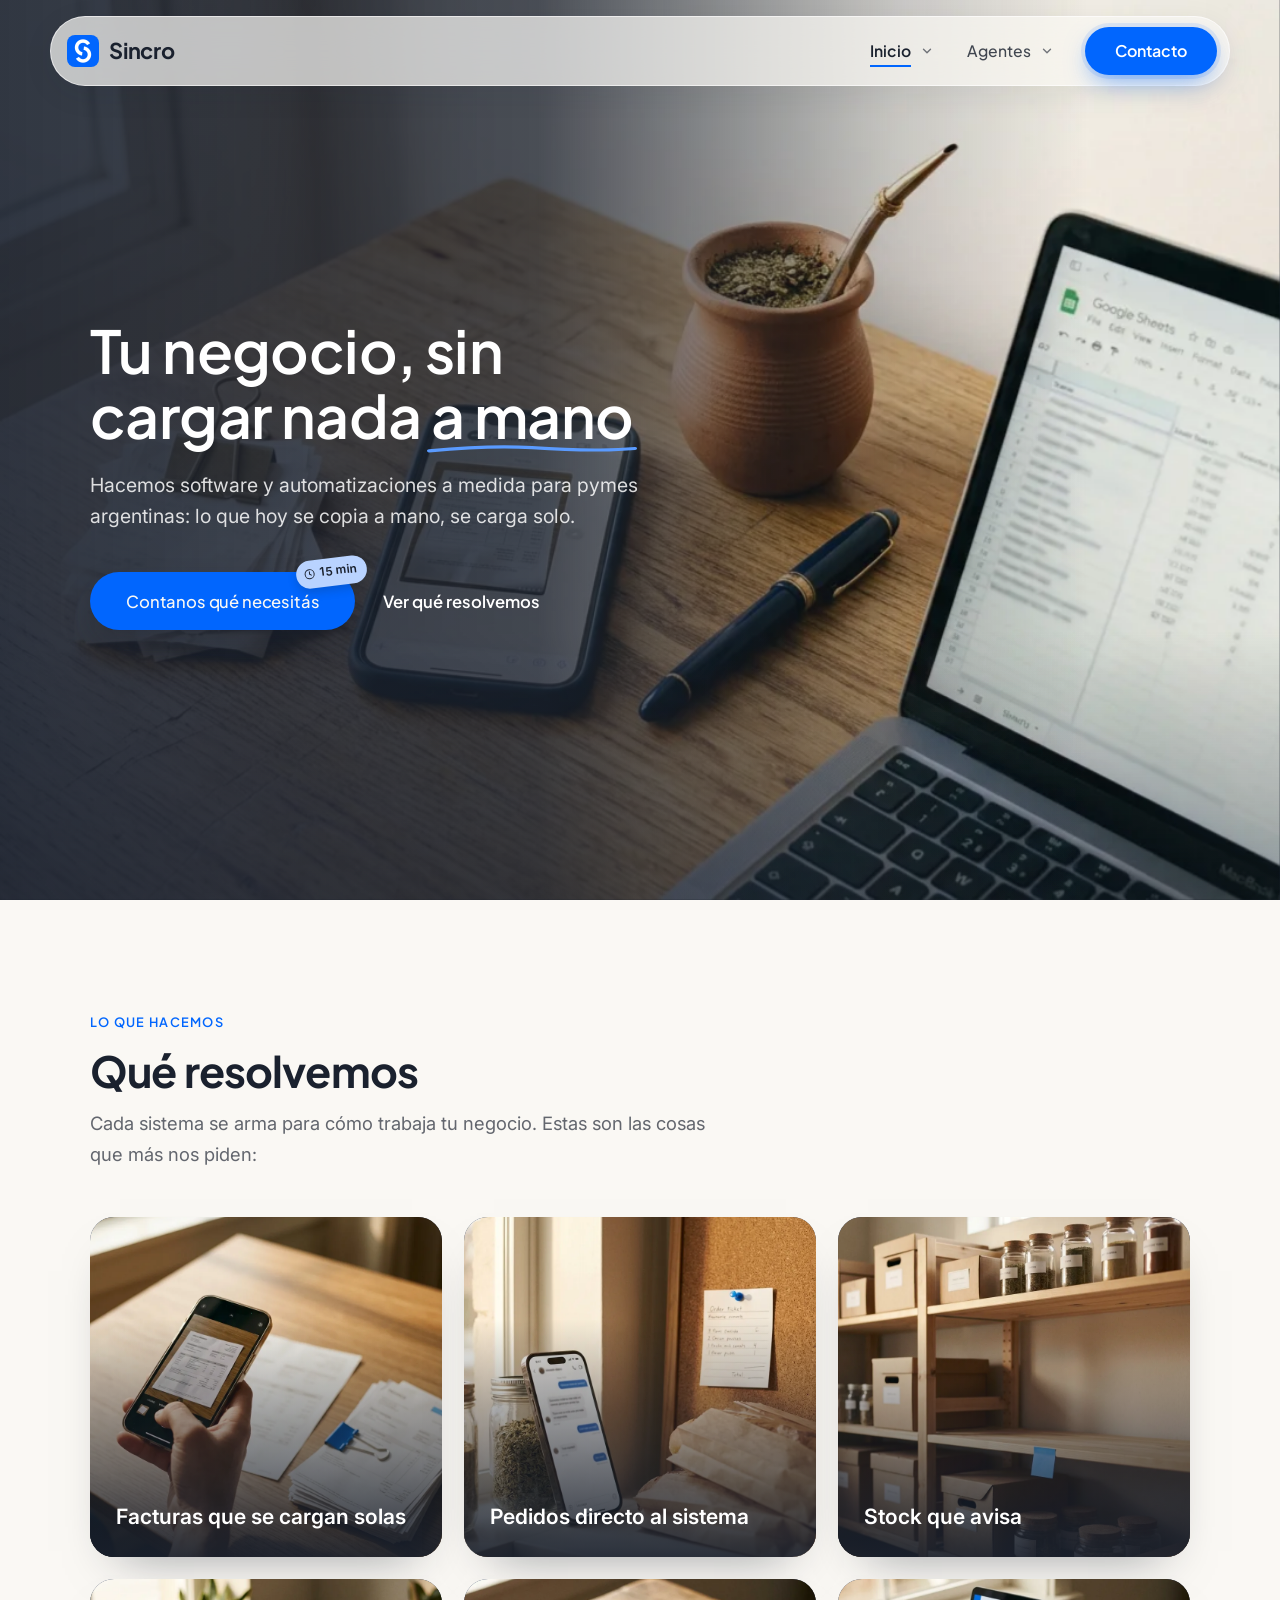
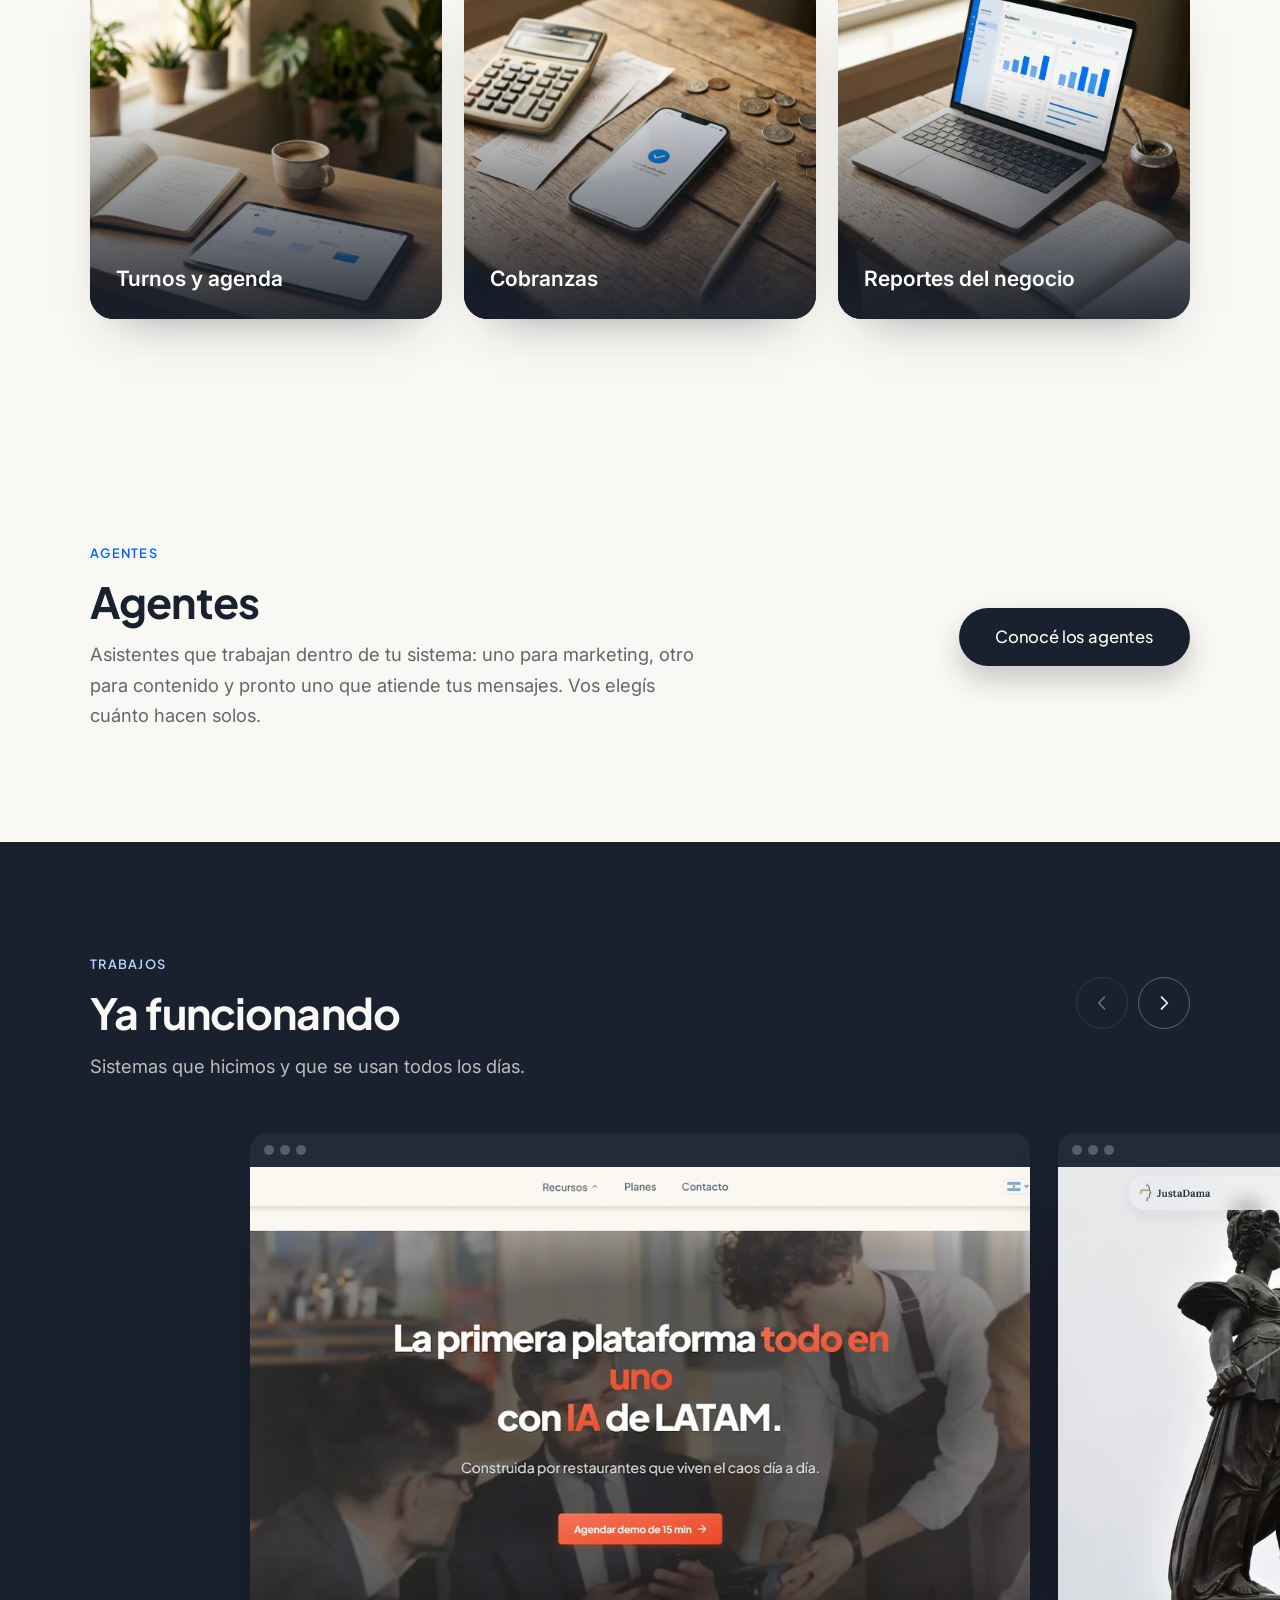
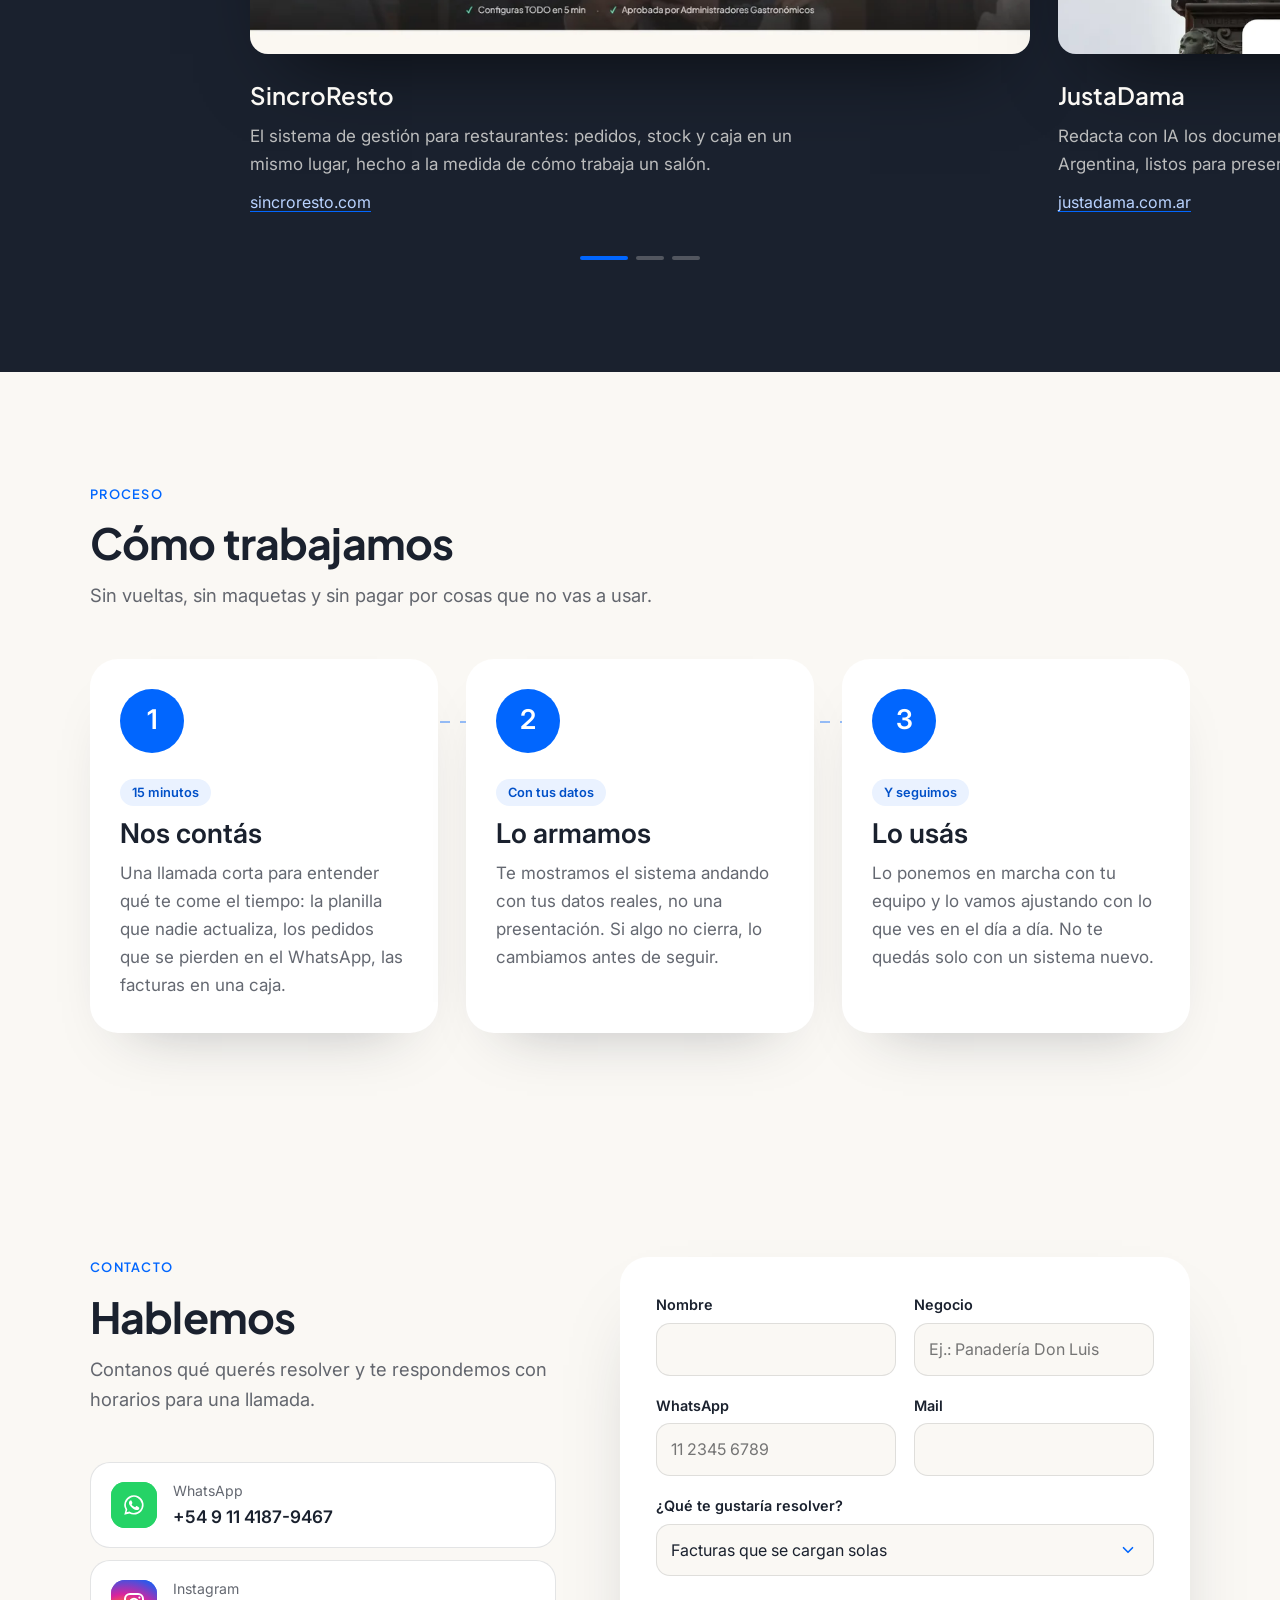
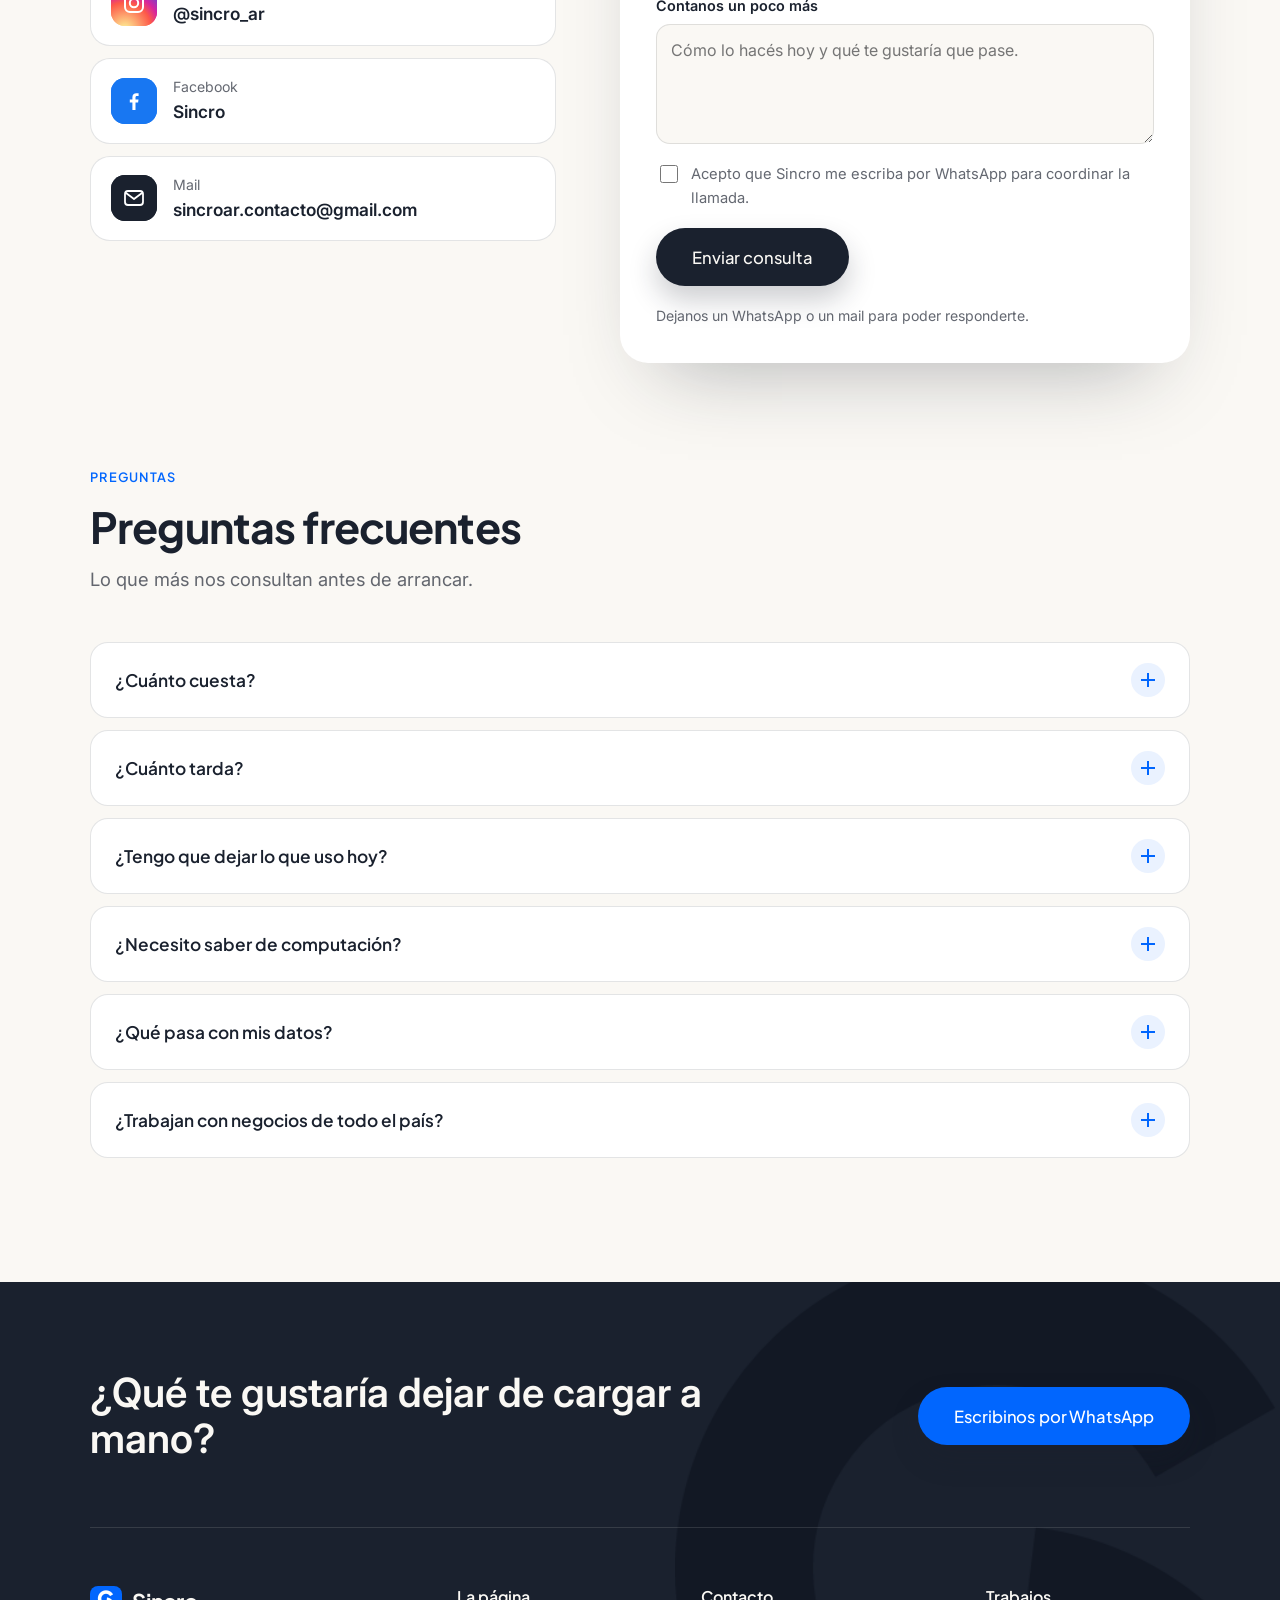
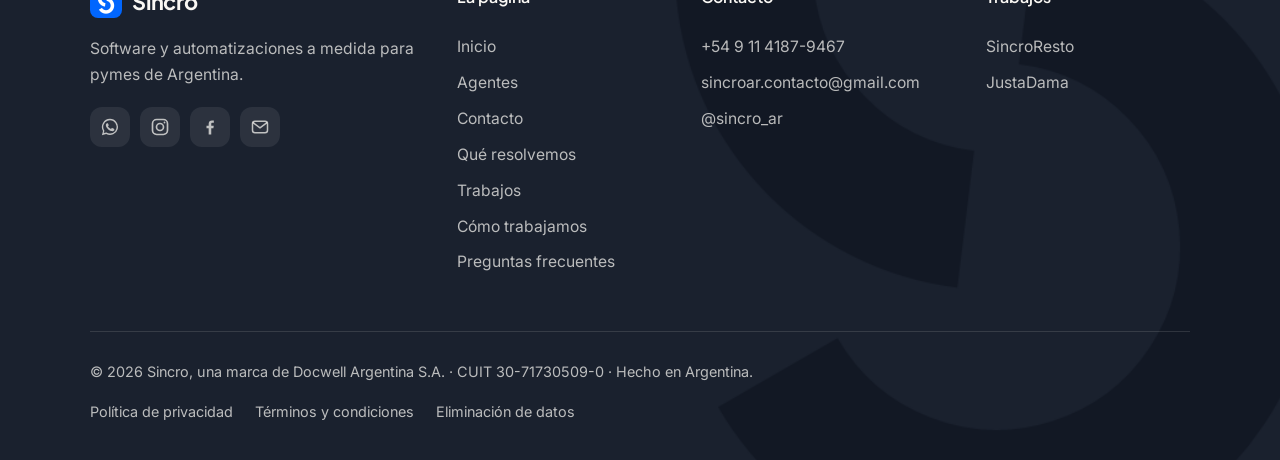
==== commit 5f383046: "web: submenús con separadores, menos relleno y bordes más rectos; Sincro del logo más grande Co-Auth" ====
--- a/index.html
+++ b/index.html
@@ -9,7 +9,7 @@
 <link rel="preconnect" href="https://fonts.googleapis.com">
 <link rel="preconnect" href="https://fonts.gstatic.com" crossorigin>
 <link href="https://fonts.googleapis.com/css2?family=Inter:wght@400;500;600&family=Plus+Jakarta+Sans:wght@500;600;700&display=swap" rel="stylesheet">
-<link rel="stylesheet" href="estilo.css?v=11">
+<link rel="stylesheet" href="estilo.css?v=12">
 <script>document.documentElement.classList.add("js")</script>
 <style>
   /* ---- Hero: la foto a todo el ancho y el texto encima ---- */
--- a/estilo.css
+++ b/estilo.css
@@ -45,8 +45,8 @@
   backdrop-filter: blur(18px) saturate(160%);
   -webkit-backdrop-filter: blur(18px) saturate(160%);
 }
-.marca { display: flex; align-items: center; gap: 10px; text-decoration: none; color: var(--tinta); font-size: 1.18rem; font-weight: 600; }
-.marca img { width: 30px; height: 30px; border-radius: 8px; }
+.marca { display: flex; align-items: center; gap: 10px; text-decoration: none; color: var(--tinta); font-size: 1.36rem; font-weight: 700; letter-spacing: -0.01em; }
+.marca img { width: 32px; height: 32px; border-radius: 8px; }
 .barra nav { display: flex; align-items: center; gap: 22px; }
 
 /* ---- Botones ---- */
@@ -325,9 +325,10 @@
 .nav-flecha:hover, .nav-flecha:focus-visible { opacity: 1; }
 .nav-flecha[aria-expanded="true"] { transform: rotate(180deg); opacity: 1; }
 .nav-sub { position: absolute; top: 100%; left: -16px; z-index: 5; padding-top: 14px; min-width: 260px; opacity: 0; visibility: hidden; transform: translateY(8px); transition: opacity 0.22s ease, transform 0.3s cubic-bezier(0.22, 1, 0.36, 1), visibility 0.22s; }
-.nav-sub-in { display: grid; gap: 2px; padding: 8px; border-radius: 18px; background: #fff; border: 1px solid var(--linea); box-shadow: 0 28px 56px -18px rgba(26, 33, 46, 0.35); }
-.nav-sub-in a { display: block; padding: 10px 14px; border-radius: 11px; font-size: 0.95rem; color: var(--tinta); text-decoration: none; transition: background 0.15s ease; }
-.nav-sub-in a:hover, .nav-sub-in a:focus-visible { background: #eaf2ff; outline: none; }
+.nav-sub-in { display: grid; gap: 0; padding: 4px 0; border-radius: 10px; background: #fff; border: 1px solid var(--linea); box-shadow: 0 28px 56px -18px rgba(26, 33, 46, 0.35); }
+.nav-sub-in a { display: block; padding: 9px 16px; border-radius: 0; font-size: 0.95rem; color: var(--tinta); text-decoration: none; transition: background 0.15s ease, color 0.15s ease; }
+.nav-sub-in a + a { border-top: 1px solid var(--linea); }
+.nav-sub-in a:hover, .nav-sub-in a:focus-visible { background: #eaf2ff; color: var(--azul); outline: none; }
 .nav-grupo:hover .nav-sub, .nav-grupo:focus-within .nav-sub, .nav-grupo.abierto .nav-sub { opacity: 1; visibility: visible; transform: none; }
 .nav-grupo.cerrado .nav-sub { opacity: 0; visibility: hidden; transform: translateY(8px); }
 .barra nav a.boton-nav {
@@ -348,6 +349,7 @@
   .nav-grupo.cerrado .nav-sub { opacity: 1; visibility: visible; transform: none; }
   .nav-sub-in { padding: 0 0 6px; border: 0; box-shadow: none; background: transparent; border-radius: 0; }
   .nav-sub-in a { padding: 9px 14px 9px 26px; font-size: 0.98rem; color: var(--tinta-suave); }
+  .nav-sub-in a + a { border-top: 0; }
   .barra nav a.boton-nav { justify-content: center; height: 54px; margin-top: 8px; font-size: 1.05rem; }
 }
 .barra nav a.nav-link:focus-visible { border-radius: 8px; outline-offset: 3px; }
